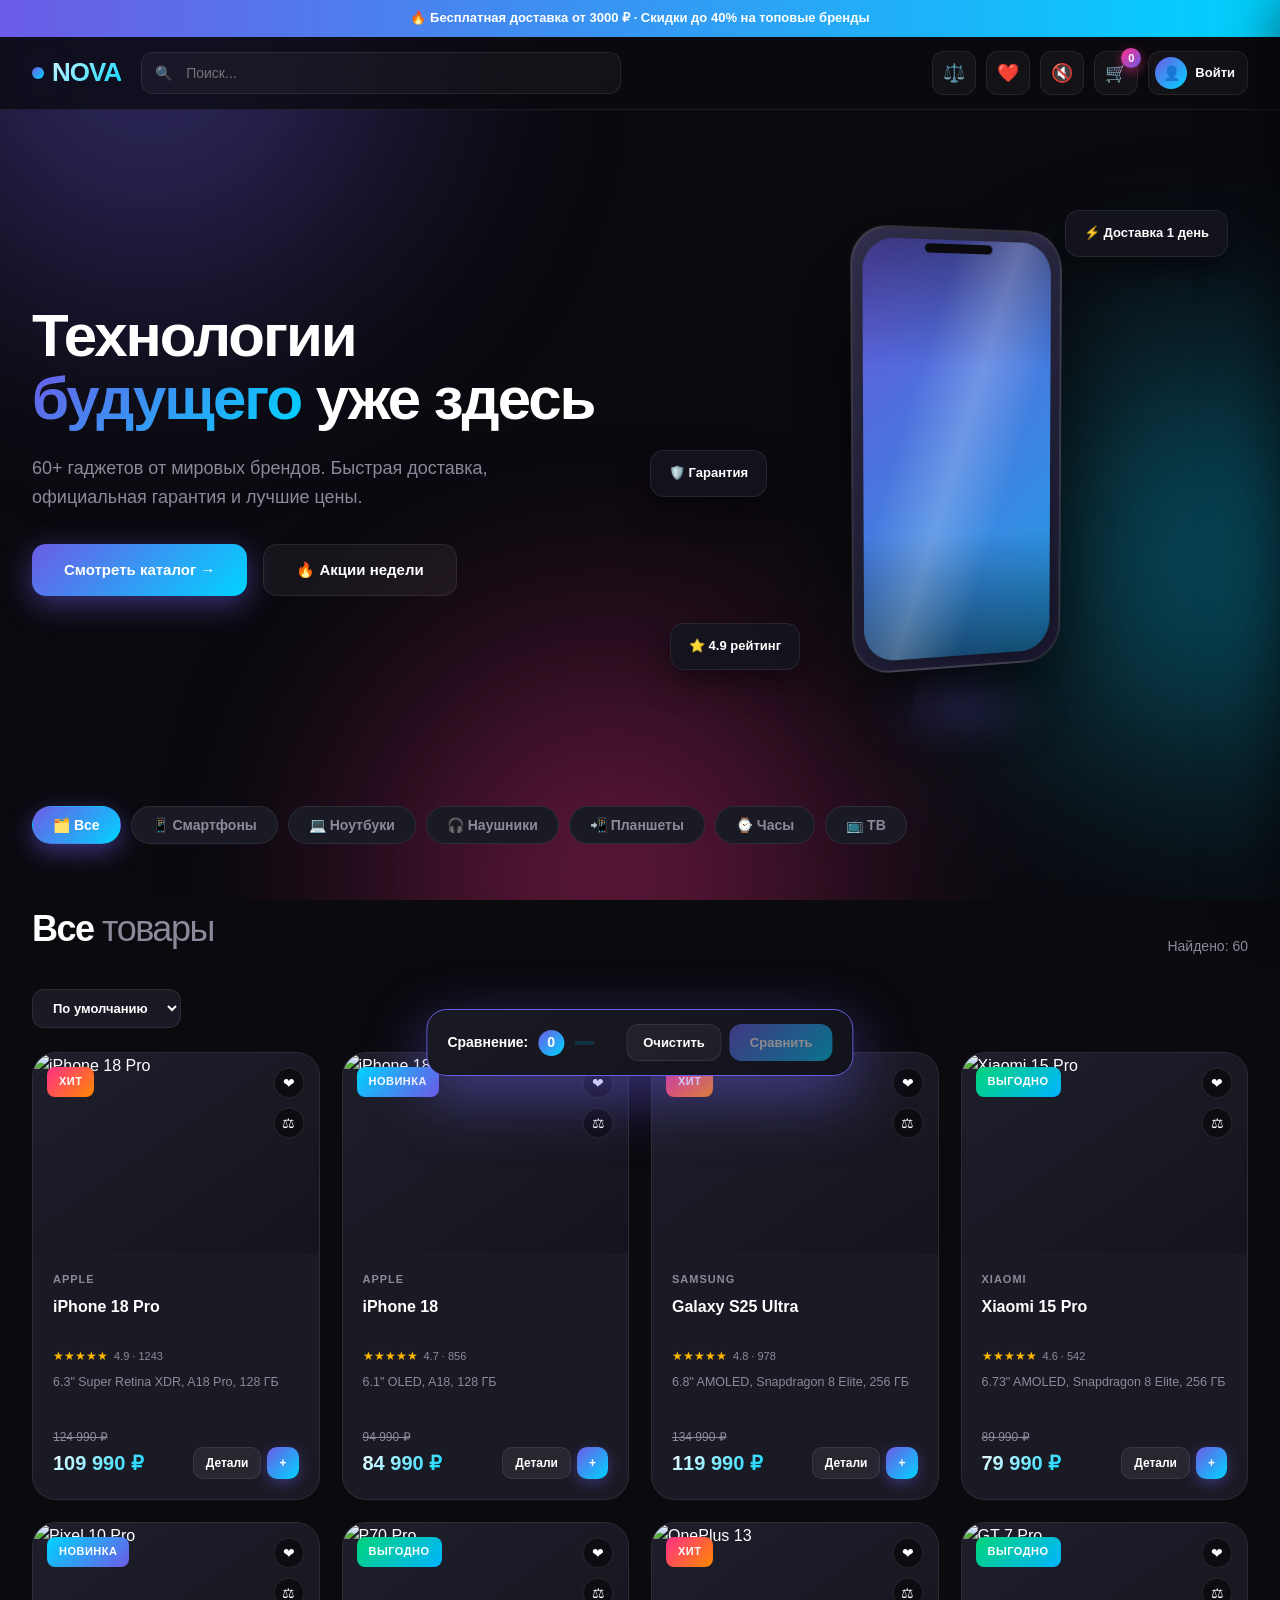
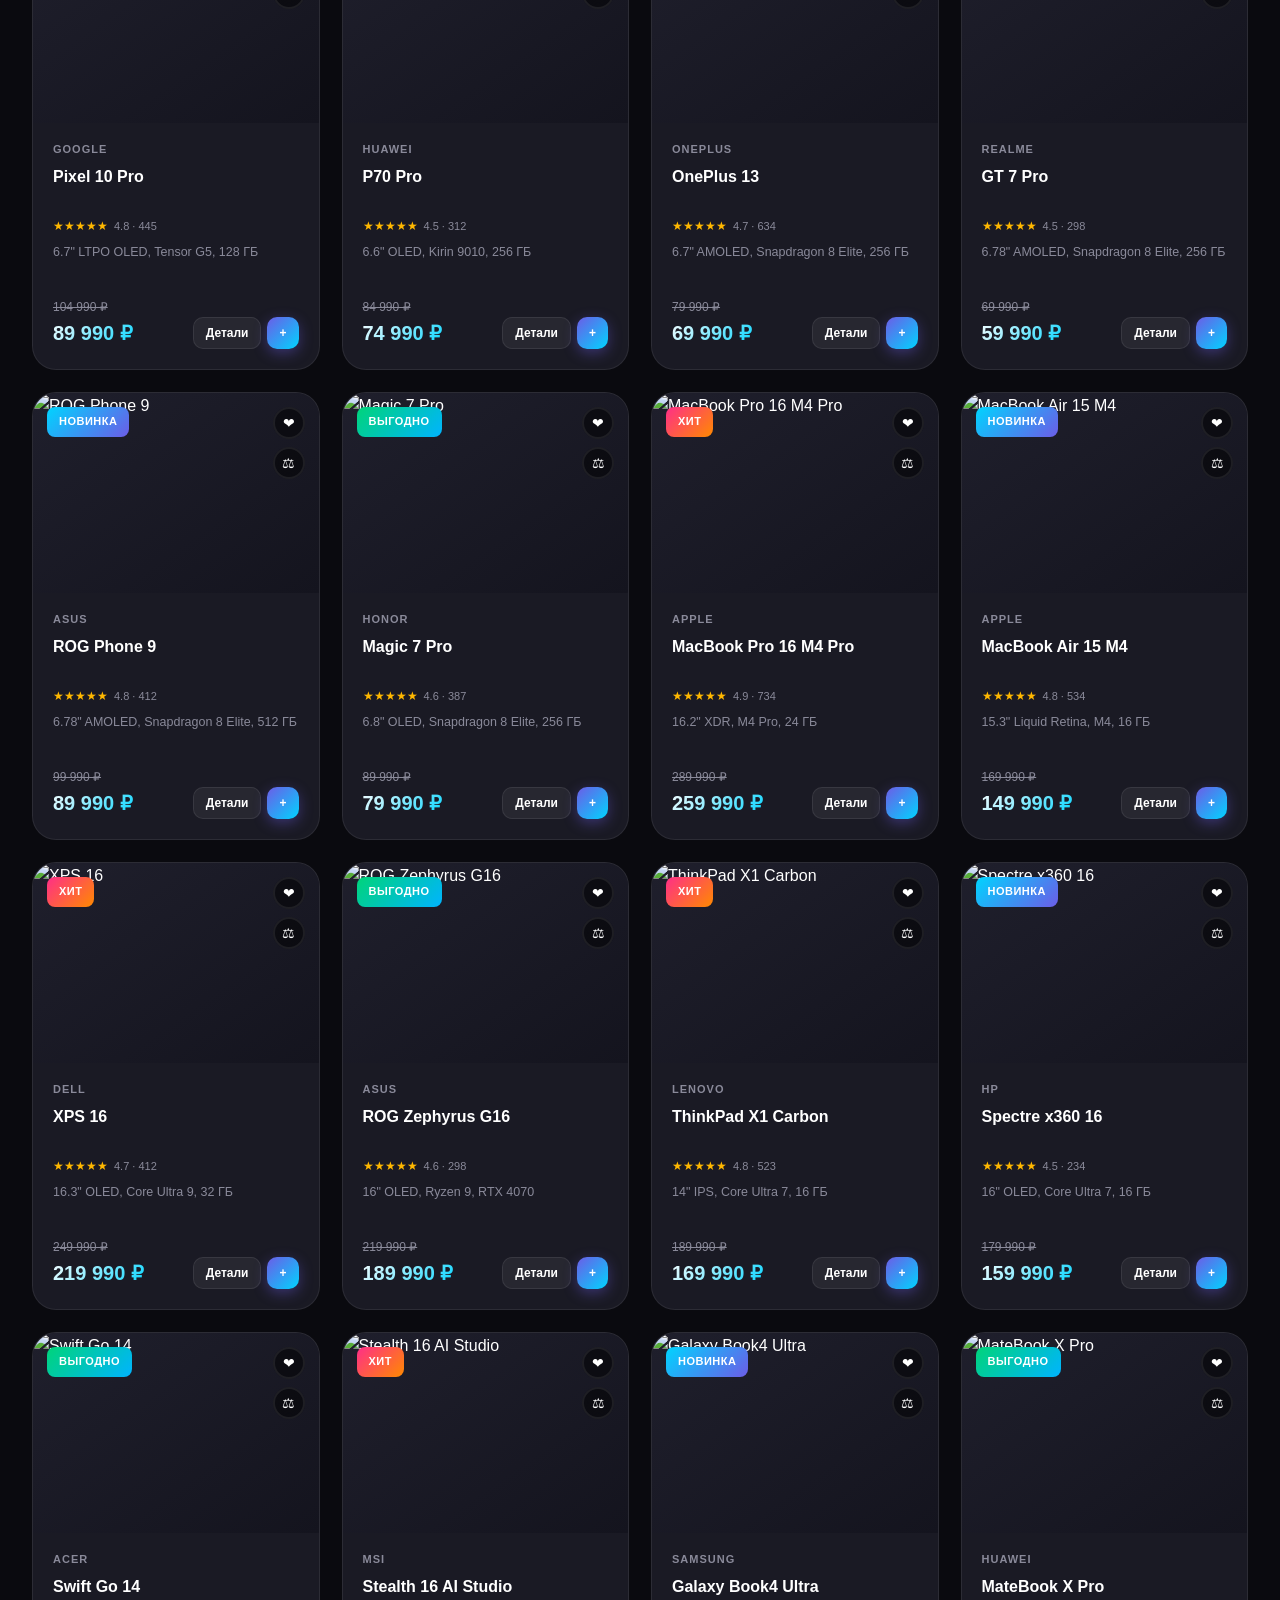
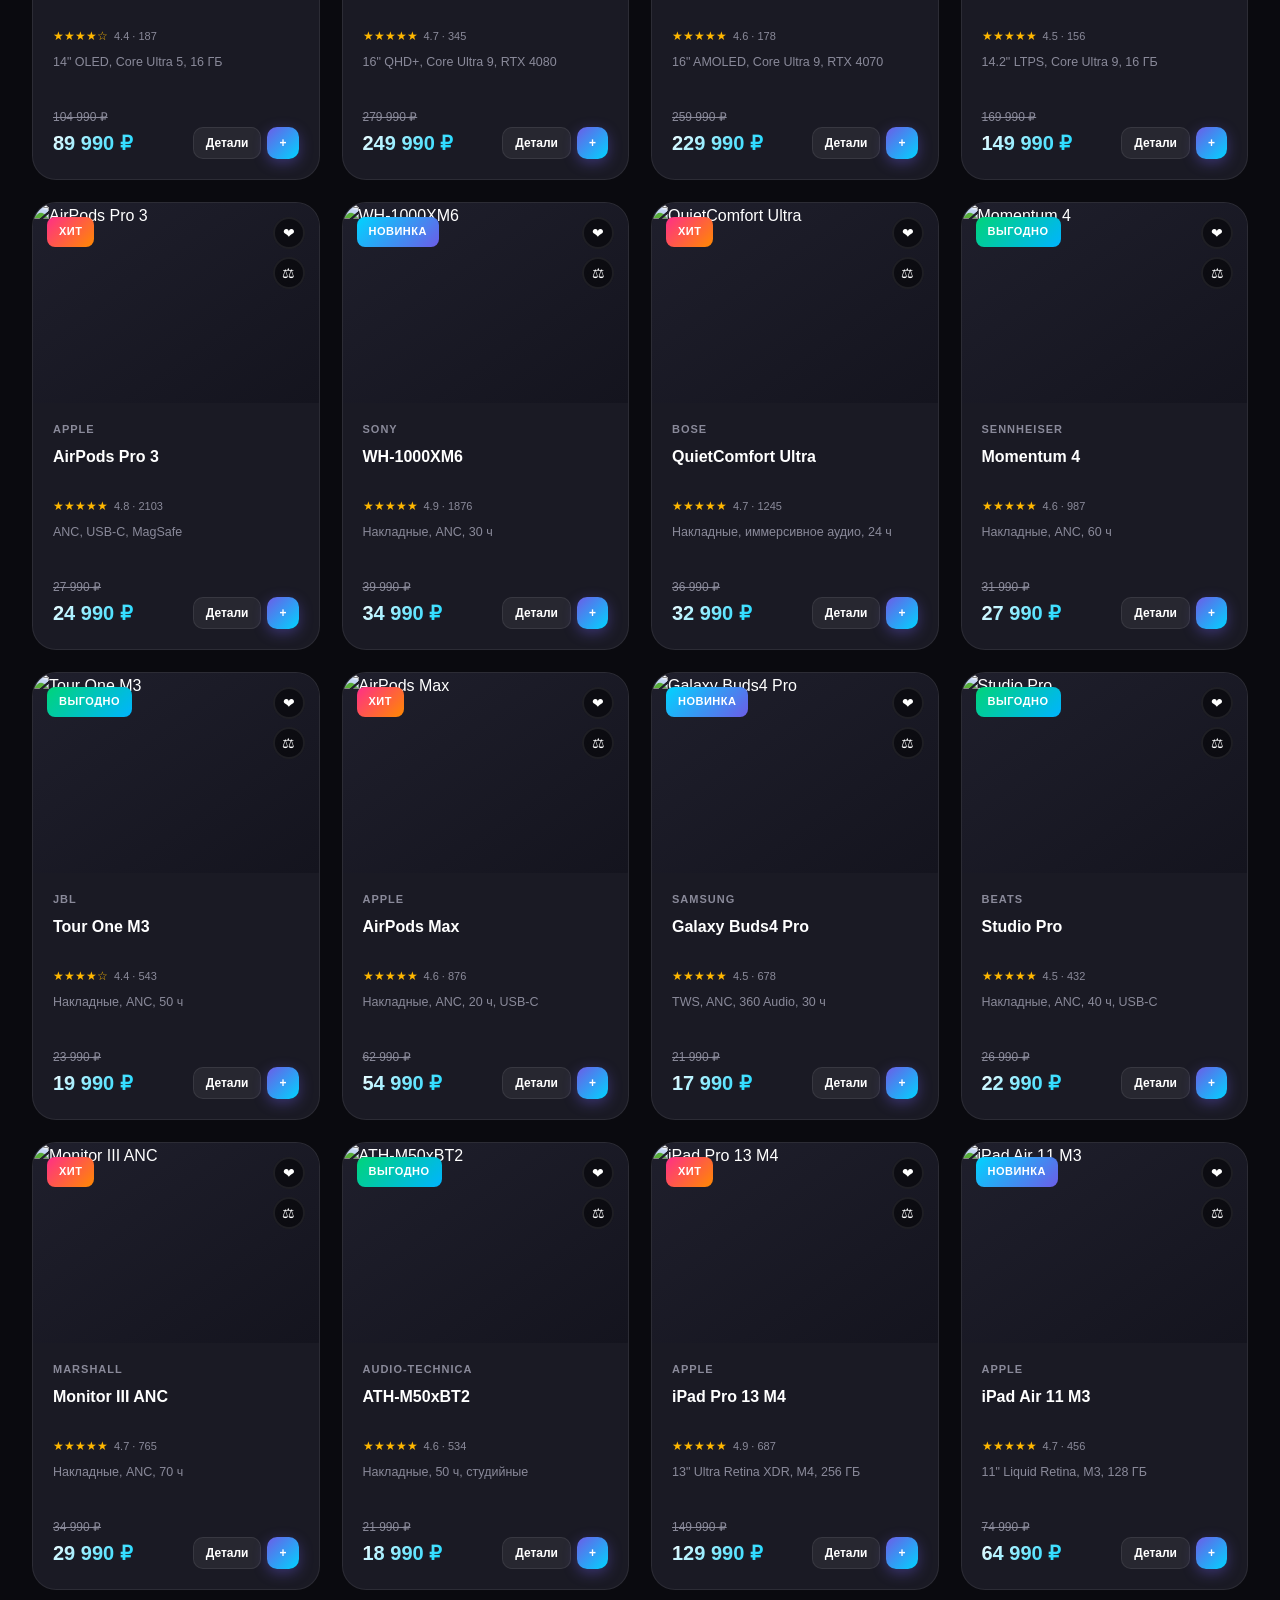
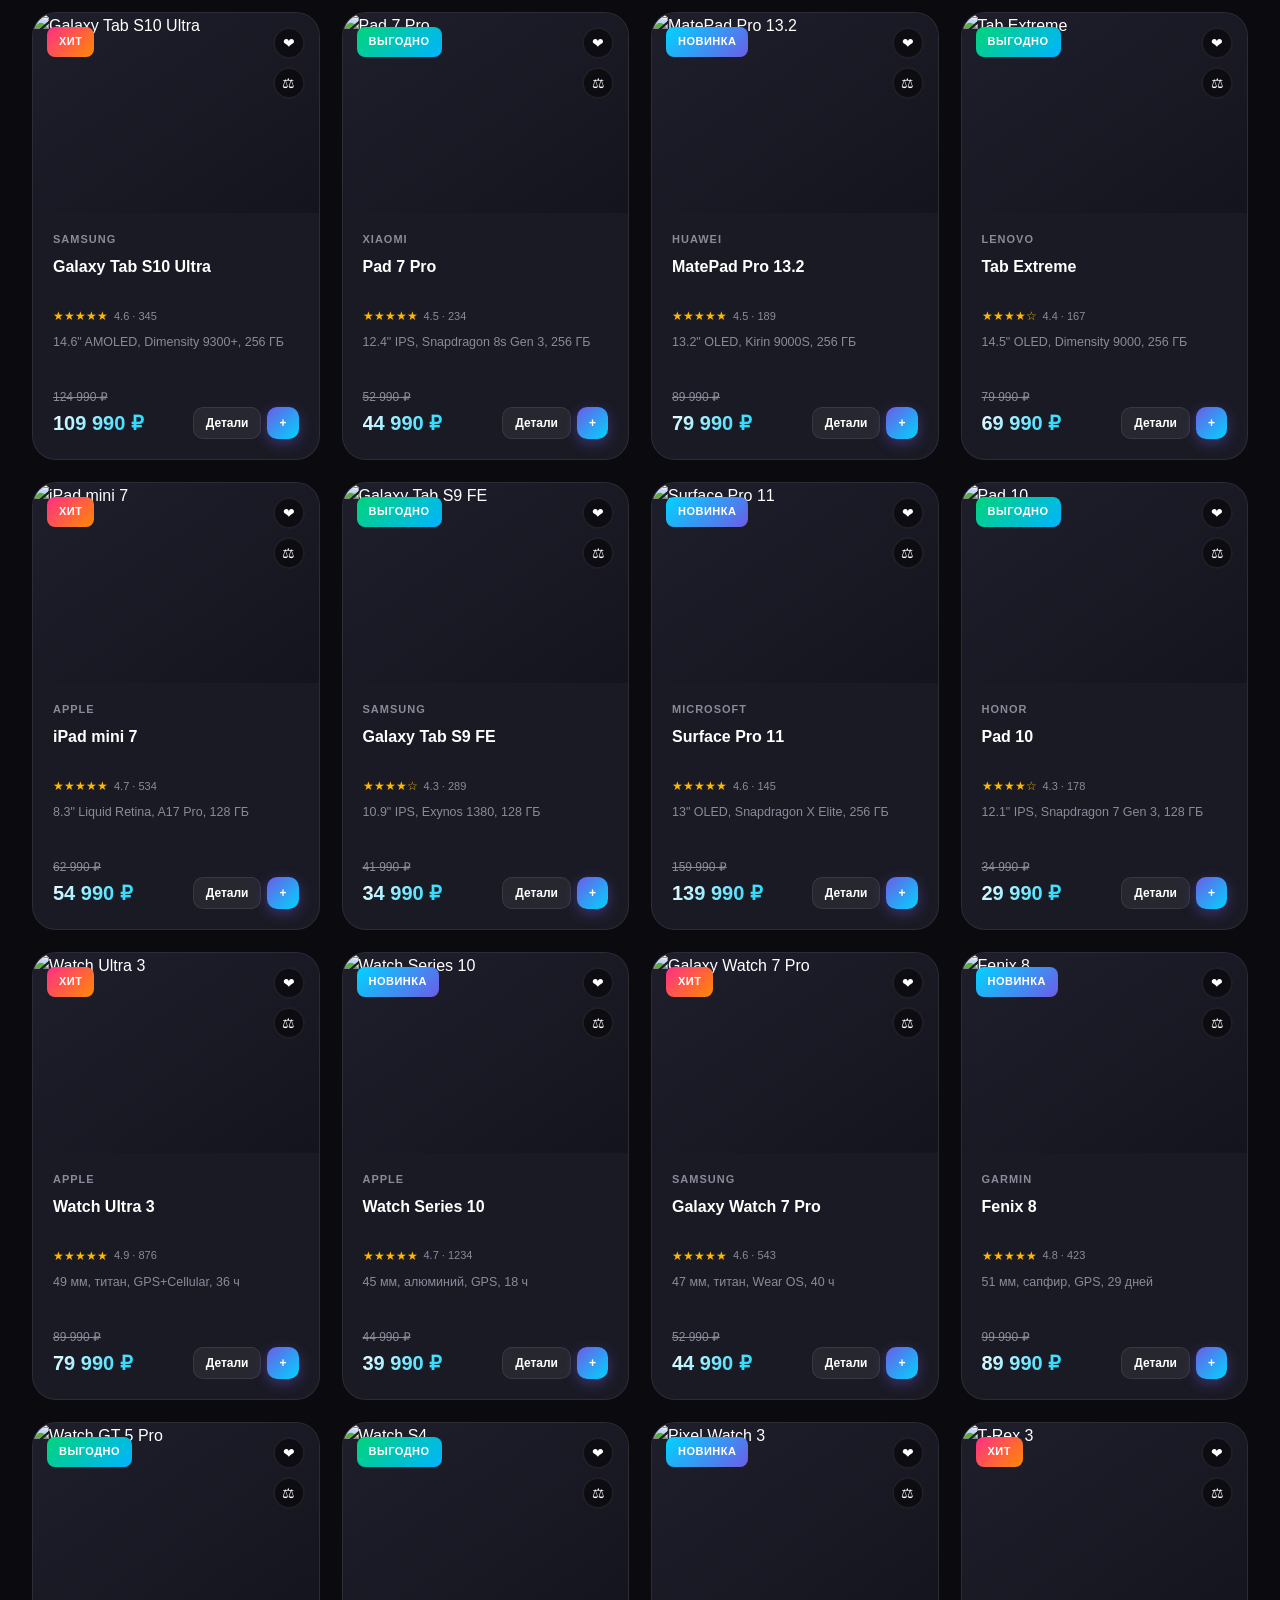
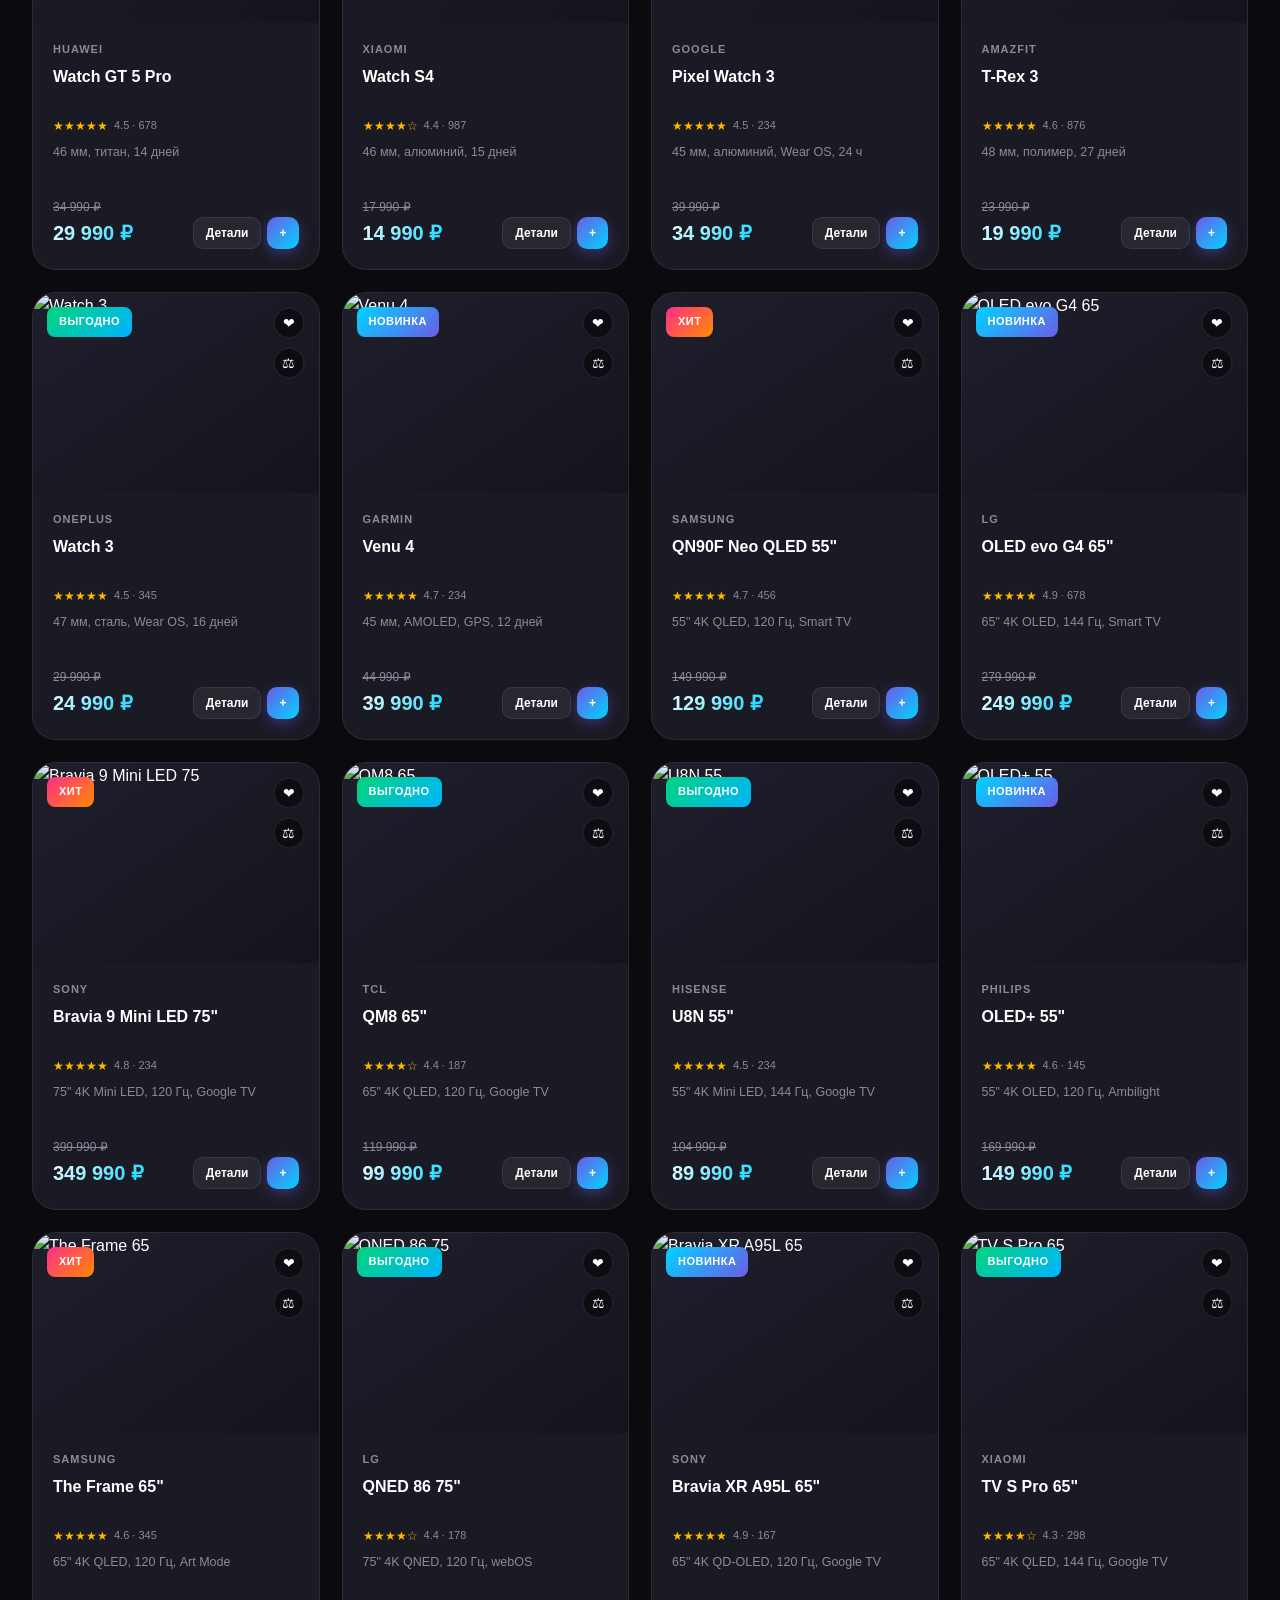
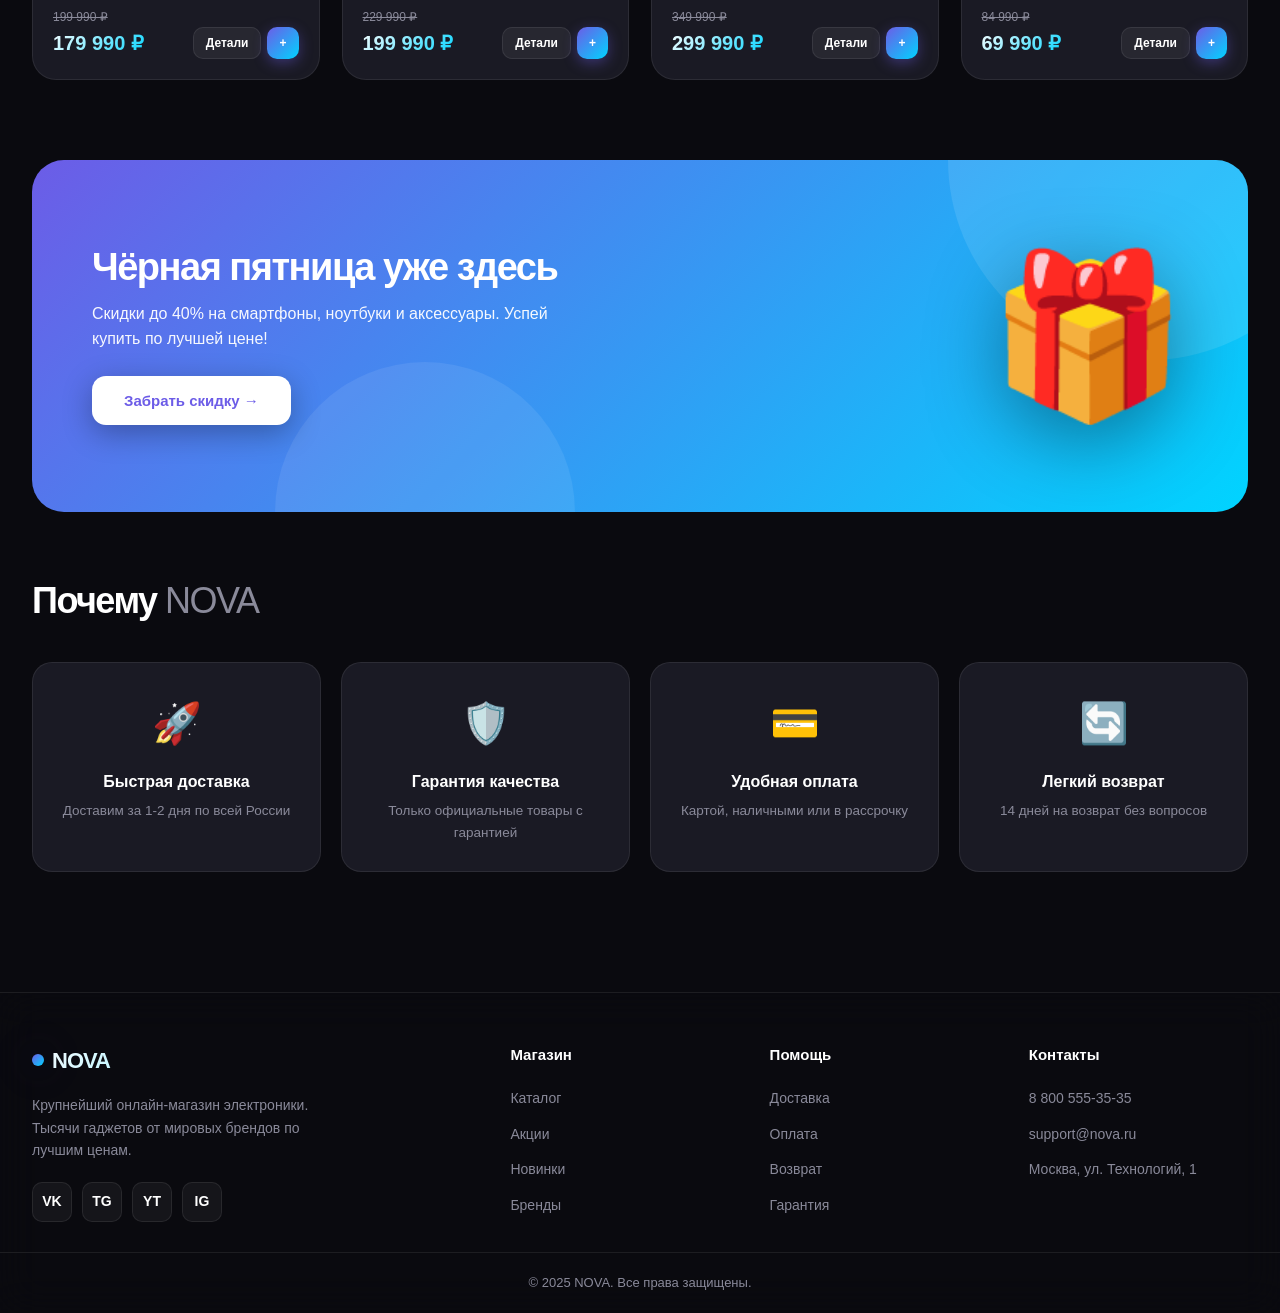
==== Сайт.html @ b3716d15 "Add files via upload" ====
<!DOCTYPE html>
<html lang="ru">
<head>
<meta charset="UTF-8">
<meta name="viewport" content="width=device-width, initial-scale=1.0">
<title>NOVA — Электроника будущего</title>
<style>
* { margin: 0; padding: 0; box-sizing: border-box; }
:root {
  --bg: #0a0a0f; --bg-2: #12121a; --card: #1a1a24; --card-hover: #22222e;
  --accent: #6c5ce7; --accent-2: #00d4ff; --accent-3: #ff2e88;
  --text: #ffffff; --text-dim: #8a8a9a;
  --border: rgba(255,255,255,0.08);
  --glow: 0 0 40px rgba(108,92,231,0.4);
  --success: #4ade80; --danger: #ff4757;
}
html { scroll-behavior: smooth; }
body { font-family: -apple-system, BlinkMacSystemFont, 'Segoe UI', Roboto, sans-serif; background: var(--bg); color: var(--text); overflow-x: hidden; line-height: 1.6; }
.bg-orbs { position: fixed; inset: 0; z-index: -1; overflow: hidden; pointer-events: none; }
.orb { position: absolute; border-radius: 50%; filter: blur(120px); opacity: 0.35; animation: float 20s infinite ease-in-out; }
.orb-1 { width: 500px; height: 500px; background: #6c5ce7; top: -200px; left: -100px; }
.orb-2 { width: 400px; height: 400px; background: #00d4ff; top: 40%; right: -150px; animation-delay: -7s; }
.orb-3 { width: 450px; height: 450px; background: #ff2e88; bottom: -200px; left: 30%; animation-delay: -14s; }
@keyframes float { 0%,100% { transform: translate(0,0) scale(1); } 33% { transform: translate(60px,-80px) scale(1.1); } 66% { transform: translate(-40px,60px) scale(0.95); } }

header { position: sticky; top: 0; z-index: 100; backdrop-filter: blur(20px); background: rgba(10,10,15,0.75); border-bottom: 1px solid var(--border); }
.top-bar { background: linear-gradient(90deg, #6c5ce7, #00d4ff, #ff2e88); background-size: 200% 200%; animation: shine 6s infinite; padding: 8px 0; font-size: 13px; text-align: center; font-weight: 600; }
@keyframes shine { 0%,100% { background-position: 0% 50%; } 50% { background-position: 100% 50%; } }
nav { max-width: 1500px; margin: 0 auto; padding: 14px 32px; display: flex; align-items: center; gap: 20px; }
.logo { font-size: 26px; font-weight: 900; letter-spacing: -1px; background: linear-gradient(135deg, #fff, #00d4ff); -webkit-background-clip: text; -webkit-text-fill-color: transparent; background-clip: text; display: flex; align-items: center; gap: 8px; cursor: pointer; flex-shrink: 0; }
.logo::before { content: ''; width: 12px; height: 12px; border-radius: 50%; background: linear-gradient(135deg, #6c5ce7, #00d4ff); box-shadow: var(--glow); }
.search { flex: 1; max-width: 480px; position: relative; }
.search input { width: 100%; padding: 12px 16px 12px 44px; border-radius: 12px; border: 1px solid var(--border); background: rgba(255,255,255,0.04); color: #fff; font-size: 14px; outline: none; transition: all 0.3s; font-family: inherit; }
.search input:focus { border-color: var(--accent); box-shadow: 0 0 0 4px rgba(108,92,231,0.15); background: rgba(255,255,255,0.06); }
.search::before { content: '🔍'; position: absolute; left: 14px; top: 50%; transform: translateY(-50%); font-size: 14px; opacity: 0.6; z-index: 2; }
.search-suggestions { position: absolute; top: calc(100% + 8px); left: 0; right: 0; background: linear-gradient(145deg, #1a1a24, #12121a); border: 1px solid var(--accent); border-radius: 16px; padding: 8px; box-shadow: 0 20px 60px rgba(0,0,0,0.7); z-index: 200; max-height: 420px; overflow-y: auto; opacity: 0; visibility: hidden; transform: translateY(-8px); transition: all 0.25s; }
.search-suggestions.active { opacity: 1; visibility: visible; transform: translateY(0); }
.search-suggestions::-webkit-scrollbar { width: 6px; }
.search-suggestions::-webkit-scrollbar-thumb { background: var(--accent); border-radius: 3px; }
.suggestion-item { display: flex; align-items: center; gap: 12px; padding: 10px 12px; border-radius: 10px; cursor: pointer; transition: background 0.2s; }
.suggestion-item:hover, .suggestion-item.active { background: rgba(108,92,231,0.15); }
.suggestion-thumb { width: 44px; height: 44px; border-radius: 8px; overflow: hidden; flex-shrink: 0; border: 1px solid var(--border); }
.suggestion-thumb img { width: 100%; height: 100%; object-fit: cover; }
.suggestion-info { flex: 1; min-width: 0; }
.suggestion-name { font-size: 13px; font-weight: 700; white-space: nowrap; overflow: hidden; text-overflow: ellipsis; }
.suggestion-name mark { background: transparent; color: var(--accent-2); font-weight: 900; }
.suggestion-meta { font-size: 11px; color: var(--text-dim); display: flex; gap: 8px; align-items: center; margin-top: 2px; }
.suggestion-cat { background: rgba(108,92,231,0.2); padding: 1px 8px; border-radius: 6px; font-size: 10px; color: var(--accent-2); font-weight: 600; }
.suggestion-price { font-size: 13px; font-weight: 900; background: linear-gradient(135deg, #fff, #00d4ff); -webkit-background-clip: text; -webkit-text-fill-color: transparent; background-clip: text; flex-shrink: 0; }
.suggestion-empty { text-align: center; padding: 20px; color: var(--text-dim); font-size: 13px; }
.nav-actions { display: flex; gap: 10px; align-items: center; margin-left: auto; }
.icon-btn { width: 44px; height: 44px; border-radius: 12px; border: 1px solid var(--border); background: rgba(255,255,255,0.04); color: #fff; cursor: pointer; display: flex; align-items: center; justify-content: center; font-size: 18px; transition: all 0.3s; position: relative; font-family: inherit; }
.icon-btn:hover { background: rgba(108,92,231,0.15); border-color: var(--accent); transform: translateY(-2px); box-shadow: 0 8px 20px rgba(108,92,231,0.3); }
.badge-count { position: absolute; top: -4px; right: -4px; background: linear-gradient(135deg, #ff2e88, #6c5ce7); color: #fff; font-size: 11px; font-weight: 700; min-width: 20px; height: 20px; padding: 0 5px; border-radius: 10px; display: flex; align-items: center; justify-content: center; box-shadow: 0 4px 12px rgba(255,46,136,0.5); }
.user-btn { display: flex; align-items: center; gap: 8px; padding: 6px 12px 6px 6px; height: 44px; border-radius: 12px; border: 1px solid var(--border); background: rgba(255,255,255,0.04); color: #fff; cursor: pointer; transition: all 0.3s; font-family: inherit; font-size: 13px; font-weight: 600; }
.user-btn:hover { background: rgba(108,92,231,0.15); border-color: var(--accent); transform: translateY(-2px); }
.user-avatar { width: 32px; height: 32px; border-radius: 50%; background: linear-gradient(135deg, #6c5ce7, #00d4ff); display: flex; align-items: center; justify-content: center; font-weight: 900; font-size: 14px; flex-shrink: 0; }
.user-name { max-width: 100px; overflow: hidden; text-overflow: ellipsis; white-space: nowrap; }

.hero { max-width: 1500px; margin: 0 auto; padding: 60px 32px 40px; display: grid; grid-template-columns: 1fr 1fr; gap: 60px; align-items: center; }
.hero-content h1 { font-size: 60px; font-weight: 900; line-height: 1.05; letter-spacing: -2px; margin-bottom: 24px; }
.hero-content h1 .gradient { background: linear-gradient(135deg, #6c5ce7, #00d4ff, #ff2e88); -webkit-background-clip: text; -webkit-text-fill-color: transparent; background-clip: text; background-size: 200% 200%; animation: shine 4s infinite; }
.hero-content p { font-size: 18px; color: var(--text-dim); margin-bottom: 32px; max-width: 520px; }
.hero-buttons { display: flex; gap: 16px; flex-wrap: wrap; }
.btn { padding: 16px 32px; border-radius: 14px; border: none; font-size: 15px; font-weight: 600; cursor: pointer; transition: all 0.3s; text-decoration: none; display: inline-flex; align-items: center; gap: 8px; font-family: inherit; }
.btn-primary { background: linear-gradient(135deg, #6c5ce7, #00d4ff); color: #fff; box-shadow: 0 8px 30px rgba(108,92,231,0.5); }
.btn-primary:hover { transform: translateY(-3px); box-shadow: 0 12px 40px rgba(108,92,231,0.7); }
.btn-ghost { background: rgba(255,255,255,0.05); color: #fff; border: 1px solid var(--border); }
.btn-ghost:hover { background: rgba(255,255,255,0.1); transform: translateY(-3px); border-color: var(--accent); }

.hero-visual { position: relative; height: 560px; display: flex; align-items: center; justify-content: center; perspective: 1200px; user-select: none; }
.phone-3d-wrap { position: relative; width: 220px; height: 440px; transform-style: preserve-3d; cursor: grab; }
.phone-3d-wrap:active { cursor: grabbing; }
.phone-3d-wrap.dragging { cursor: move; }
.phone-3d { position: absolute; inset: 0; transform-style: preserve-3d; border-radius: 38px; background: linear-gradient(145deg, #2a2a3a, #0f0f18); border: 2px solid rgba(255,255,255,0.12); box-shadow: 0 40px 100px rgba(0,0,0,0.7), inset 0 0 40px rgba(108,92,231,0.2); overflow: hidden; }
.phone-3d::before { content: ''; position: absolute; top: 14px; left: 50%; transform: translateX(-50%); width: 70px; height: 9px; background: #0a0a0f; border-radius: 9px; z-index: 5; }
.phone-screen-3d { position: absolute; inset: 10px; border-radius: 32px; background: linear-gradient(135deg, #6c5ce7 0%, #00d4ff 50%, #ff2e88 100%); opacity: 0.92; background-size: 300% 300%; animation: screenShine 5s infinite; z-index: 1; }
.phone-screen-3d::after { content: ''; position: absolute; inset: 0; background: linear-gradient(180deg, rgba(0,0,0,0.4) 0%, transparent 30%, transparent 70%, rgba(0,0,0,0.5) 100%); border-radius: 32px; }
@keyframes screenShine { 0%,100% { background-position: 0% 0%; } 50% { background-position: 100% 100%; } }
.phone-glare { position: absolute; inset: 10px; border-radius: 32px; background: linear-gradient(120deg, transparent 30%, rgba(255,255,255,0.25) 50%, transparent 70%); z-index: 3; pointer-events: none; }
.phone-reflection { position: absolute; left: 50%; bottom: -60px; transform: translateX(-50%); width: 180px; height: 40px; background: radial-gradient(ellipse, rgba(108,92,231,0.5), transparent 70%); filter: blur(20px); z-index: -1; }
.float-badge { position: absolute; background: rgba(20,20,30,0.9); backdrop-filter: blur(20px); border: 1px solid var(--border); padding: 12px 18px; border-radius: 14px; font-size: 13px; font-weight: 600; display: flex; align-items: center; gap: 8px; box-shadow: 0 10px 30px rgba(0,0,0,0.5); animation: badgeFloat 5s infinite ease-in-out; z-index: 5; }
.float-badge.b1 { top: 40px; right: 20px; }
.float-badge.b2 { bottom: 60px; left: 0; animation-delay: -2.5s; }
.float-badge.b3 { top: 50%; left: -20px; animation-delay: -1.5s; }
@keyframes badgeFloat { 0%,100% { transform: translateY(0); } 50% { transform: translateY(-12px); } }

.cat-nav-wrap { max-width: 1500px; margin: 20px auto 0; padding: 0 32px; }
.cat-nav { display: flex; gap: 10px; flex-wrap: wrap; padding: 16px 0; }
.cat-btn { padding: 10px 20px; border-radius: 40px; border: 1px solid var(--border); background: var(--card); color: var(--text-dim); font-size: 14px; font-weight: 600; cursor: pointer; transition: all 0.3s; display: flex; align-items: center; gap: 8px; font-family: inherit; white-space: nowrap; }
.cat-btn:hover { border-color: var(--accent); color: #fff; transform: translateY(-2px); box-shadow: 0 6px 20px rgba(108,92,231,0.25); }
.cat-btn.active { background: linear-gradient(135deg, #6c5ce7, #00d4ff); border-color: transparent; color: #fff; box-shadow: 0 8px 24px rgba(108,92,231,0.5); }

section.block { max-width: 1500px; margin: 0 auto; padding: 40px 32px 60px; }
.section-head { display: flex; justify-content: space-between; align-items: flex-end; margin-bottom: 32px; flex-wrap: wrap; gap: 16px; }
.section-head h2 { font-size: 36px; font-weight: 900; letter-spacing: -1.5px; }
.section-head h2 span { color: var(--text-dim); font-weight: 300; }
.catalog-controls { display: flex; gap: 12px; align-items: center; flex-wrap: wrap; margin-bottom: 24px; }
.sort-select { padding: 10px 16px; border-radius: 12px; border: 1px solid var(--border); background: var(--card); color: #fff; font-family: inherit; font-size: 13px; font-weight: 600; cursor: pointer; outline: none; }
.sort-select:focus { border-color: var(--accent); }
.sort-select option { background: #1a1a24; color: #fff; }

.products-grid { display: grid; grid-template-columns: repeat(auto-fill, minmax(260px, 1fr)); gap: 22px; }
.product { background: var(--card); border: 1px solid var(--border); border-radius: 24px; overflow: hidden; transition: all 0.4s cubic-bezier(0.4,0,0.2,1); cursor: pointer; position: relative; display: flex; flex-direction: column; }
.product:hover { transform: translateY(-8px); border-color: var(--accent); box-shadow: 0 20px 60px rgba(108,92,231,0.3); }
.product.selected { border-color: var(--accent-2); box-shadow: 0 0 0 2px var(--accent-2), 0 20px 60px rgba(0,212,255,0.3); }
.product-img { height: 200px; background: linear-gradient(145deg, #1f1f2c, #14141e); display: flex; align-items: center; justify-content: center; position: relative; overflow: hidden; }
.product-img::before { content: ''; position: absolute; inset: 0; background: radial-gradient(circle at 50% 40%, rgba(108,92,231,0.25), transparent 60%); opacity: 0; transition: opacity 0.4s; }
.product:hover .product-img::before { opacity: 1; }
.product-img img { width: 100%; height: 100%; object-fit: cover; transition: transform 0.4s; position: relative; z-index: 1; }
.product:hover .product-img img { transform: scale(1.1); }
.product-tag { position: absolute; top: 14px; left: 14px; padding: 6px 12px; border-radius: 8px; font-size: 11px; font-weight: 700; text-transform: uppercase; letter-spacing: 0.5px; z-index: 2; color: #fff; }
.tag-hit { background: linear-gradient(135deg, #ff2e88, #ff8a00); }
.tag-new { background: linear-gradient(135deg, #00d4ff, #6c5ce7); }
.tag-sale { background: linear-gradient(135deg, #00d47a, #00b4ff); }
.card-btns { position: absolute; top: 14px; right: 14px; display: flex; flex-direction: column; gap: 8px; z-index: 3; }
.round-btn { width: 32px; height: 32px; border-radius: 50%; background: rgba(0,0,0,0.5); backdrop-filter: blur(10px); border: 2px solid var(--border); display: flex; align-items: center; justify-content: center; cursor: pointer; transition: all 0.25s; font-size: 14px; color: #fff; padding: 0; font-family: inherit; }
.round-btn:hover { border-color: var(--accent-2); transform: scale(1.1); }
.round-btn.checked { background: linear-gradient(135deg, #00d4ff, #6c5ce7); border-color: transparent; box-shadow: 0 4px 14px rgba(0,212,255,0.5); }
.round-btn.wished { background: linear-gradient(135deg, #ff2e88, #ff4757); border-color: transparent; box-shadow: 0 4px 14px rgba(255,46,136,0.5); }
.product-info { padding: 18px 20px 20px; display: flex; flex-direction: column; gap: 8px; flex: 1; }
.product-brand { font-size: 11px; color: var(--text-dim); text-transform: uppercase; letter-spacing: 1px; font-weight: 700; }
.product-name { font-size: 16px; font-weight: 700; line-height: 1.3; min-height: 42px; }
.product-rating { display: flex; align-items: center; gap: 6px; font-size: 12px; color: #ffb800; }
.product-rating .rating-count { color: var(--text-dim); font-size: 11px; }
.product-desc { font-size: 12.5px; color: var(--text-dim); line-height: 1.4; min-height: 34px; }
.product-bottom { display: flex; justify-content: space-between; align-items: flex-end; margin-top: auto; padding-top: 12px; gap: 10px; }
.price-block { display: flex; flex-direction: column; }
.old-price { font-size: 12px; color: var(--text-dim); text-decoration: line-through; }
.price { font-size: 20px; font-weight: 900; background: linear-gradient(135deg, #fff, #00d4ff); -webkit-background-clip: text; -webkit-text-fill-color: transparent; background-clip: text; }
.product-actions { display: flex; gap: 6px; }
.btn-mini { border: none; border-radius: 10px; padding: 8px 12px; font-size: 12px; font-weight: 700; cursor: pointer; transition: all 0.25s; font-family: inherit; white-space: nowrap; }
.btn-detail { background: rgba(255,255,255,0.06); color: #fff; border: 1px solid var(--border); }
.btn-detail:hover { background: rgba(255,255,255,0.12); border-color: var(--accent-2); }
.btn-add { background: linear-gradient(135deg, #6c5ce7, #00d4ff); color: #fff; box-shadow: 0 4px 14px rgba(108,92,231,0.4); }
.btn-add:hover { transform: scale(1.05); box-shadow: 0 6px 20px rgba(108,92,231,0.7); }

.banner { max-width: 1500px; margin: 20px auto; padding: 0 32px; }
.banner-inner { background: linear-gradient(135deg, #6c5ce7 0%, #00d4ff 100%); border-radius: 32px; padding: 48px 60px; display: flex; justify-content: space-between; align-items: center; position: relative; overflow: hidden; gap: 40px; flex-wrap: wrap; }
.banner-inner::before { content: ''; position: absolute; width: 400px; height: 400px; border-radius: 50%; background: rgba(255,255,255,0.1); top: -200px; right: -100px; }
.banner-inner::after { content: ''; position: absolute; width: 300px; height: 300px; border-radius: 50%; background: rgba(255,255,255,0.08); bottom: -150px; left: 20%; }
.banner-text { position: relative; z-index: 1; max-width: 500px; }
.banner-text h3 { font-size: 38px; font-weight: 900; letter-spacing: -1.5px; margin-bottom: 12px; line-height: 1.1; }
.banner-text p { font-size: 16px; opacity: 0.95; margin-bottom: 24px; }
.banner-text .btn-primary { background: #fff; color: #6c5ce7; box-shadow: 0 8px 30px rgba(0,0,0,0.3); }
.banner-emoji { font-size: 160px; position: relative; z-index: 1; filter: drop-shadow(0 20px 40px rgba(0,0,0,0.4)); animation: badgeFloat 5s infinite ease-in-out; }

.modal-overlay { position: fixed; inset: 0; background: rgba(5,5,10,0.85); backdrop-filter: blur(12px); z-index: 500; display: flex; align-items: center; justify-content: center; padding: 20px; opacity: 0; visibility: hidden; transition: opacity 0.3s, visibility 0.3s; }
.modal-overlay.active { opacity: 1; visibility: visible; }
.modal { background: linear-gradient(145deg, #1a1a24, #12121a); border: 1px solid var(--border); border-radius: 28px; max-width: 950px; width: 100%; max-height: 90vh; overflow-y: auto; padding: 36px; position: relative; transform: scale(0.92) translateY(20px); transition: transform 0.35s cubic-bezier(0.4,0,0.2,1); box-shadow: 0 40px 100px rgba(0,0,0,0.7); }
.modal-overlay.active .modal { transform: scale(1) translateY(0); }
.modal-close { position: absolute; top: 18px; right: 18px; width: 42px; height: 42px; border-radius: 12px; border: 1px solid var(--border); background: rgba(255,255,255,0.05); color: #fff; font-size: 20px; cursor: pointer; display: flex; align-items: center; justify-content: center; transition: all 0.25s; z-index: 10; }
.modal-close:hover { background: rgba(255,46,136,0.2); border-color: var(--accent-3); transform: rotate(90deg); }
.modal-grid { display: grid; grid-template-columns: 260px 1fr; gap: 32px; }
.modal-left { display: flex; flex-direction: column; align-items: center; gap: 16px; }
.modal-img { width: 100%; height: 260px; border-radius: 20px; overflow: hidden; border: 1px solid var(--border); background: linear-gradient(145deg, #1f1f2c, #14141e); }
.modal-img img { width: 100%; height: 100%; object-fit: cover; }
.modal-tag { padding: 6px 14px; border-radius: 8px; font-size: 11px; font-weight: 700; text-transform: uppercase; letter-spacing: 0.5px; color: #fff; }
.modal-right { display: flex; flex-direction: column; }
.modal-title { font-size: 28px; font-weight: 900; letter-spacing: -0.5px; margin-bottom: 8px; line-height: 1.15; }
.modal-desc { color: var(--text-dim); font-size: 15px; margin-bottom: 16px; }
.modal-price-row { display: flex; align-items: baseline; gap: 14px; margin-bottom: 20px; flex-wrap: wrap; }
.modal-price { font-size: 32px; font-weight: 900; background: linear-gradient(135deg, #fff, #00d4ff); -webkit-background-clip: text; -webkit-text-fill-color: transparent; background-clip: text; }
.modal-price-old { font-size: 16px; color: var(--text-dim); text-decoration: line-through; }
.specs-title { font-size: 13px; font-weight: 700; color: var(--text-dim); text-transform: uppercase; letter-spacing: 1.5px; margin-bottom: 12px; }
.specs-table { width: 100%; border-collapse: collapse; margin-bottom: 24px; background: rgba(255,255,255,0.02); border-radius: 14px; overflow: hidden; }
.specs-table tr { border-bottom: 1px solid var(--border); }
.specs-table tr:last-child { border-bottom: none; }
.specs-table td { padding: 12px 16px; font-size: 13.5px; vertical-align: top; }
.specs-table td:first-child { color: var(--text-dim); font-weight: 600; width: 42%; }
.specs-table td:last-child { color: #fff; font-weight: 500; }
.modal-actions { display: flex; gap: 12px; flex-wrap: wrap; margin-top: auto; }
.btn-modal-add, .btn-modal-buy { border: none; border-radius: 14px; padding: 16px 28px; font-size: 15px; font-weight: 700; cursor: pointer; transition: all 0.3s; font-family: inherit; flex: 1; min-width: 180px; }
.btn-modal-add { background: linear-gradient(135deg, #6c5ce7, #00d4ff); color: #fff; box-shadow: 0 8px 30px rgba(108,92,231,0.5); }
.btn-modal-add:hover { transform: translateY(-3px); }
.btn-modal-buy { background: rgba(255,255,255,0.06); color: #fff; border: 1px solid var(--border); }
.btn-modal-buy:hover { background: rgba(255,46,136,0.15); border-color: var(--accent-3); transform: translateY(-3px); }

.cart-overlay { position: fixed; inset: 0; background: rgba(5,5,10,0.7); backdrop-filter: blur(8px); z-index: 400; opacity: 0; visibility: hidden; transition: opacity 0.3s, visibility 0.3s; }
.cart-overlay.active { opacity: 1; visibility: visible; }
.cart-panel { position: fixed; top: 0; right: -440px; width: 420px; max-width: 95vw; height: 100%; background: linear-gradient(145deg, #1a1a24, #12121a); border-left: 1px solid var(--border); z-index: 450; display: flex; flex-direction: column; padding: 24px; transition: right 0.4s cubic-bezier(0.4,0,0.2,1); box-shadow: -20px 0 60px rgba(0,0,0,0.6); }
.cart-panel.active { right: 0; }
.cart-header { display: flex; align-items: center; justify-content: space-between; padding-bottom: 18px; border-bottom: 1px solid var(--border); margin-bottom: 18px; }
.cart-header h2 { font-size: 22px; font-weight: 900; letter-spacing: -0.5px; }
.cart-close { width: 38px; height: 38px; border-radius: 10px; border: 1px solid var(--border); background: rgba(255,255,255,0.05); color: #fff; font-size: 18px; cursor: pointer; transition: all 0.25s; }
.cart-close:hover { background: rgba(255,46,136,0.2); border-color: var(--accent-3); }
.cart-items { flex: 1; overflow-y: auto; display: flex; flex-direction: column; gap: 12px; padding-right: 4px; }
.cart-items::-webkit-scrollbar { width: 6px; }
.cart-items::-webkit-scrollbar-thumb { background: var(--accent); border-radius: 3px; }
.cart-item { display: flex; gap: 12px; align-items: center; background: rgba(255,255,255,0.03); border: 1px solid var(--border); border-radius: 16px; padding: 12px; }
.cart-item:hover { border-color: var(--accent); background: rgba(108,92,231,0.08); }
.cart-item-thumb { width: 52px; height: 52px; border-radius: 12px; overflow: hidden; flex-shrink: 0; border: 1px solid var(--border); }
.cart-item-thumb img { width: 100%; height: 100%; object-fit: cover; }
.cart-item-info { flex: 1; min-width: 0; }
.cart-item-title { font-weight: 700; font-size: 13.5px; white-space: nowrap; overflow: hidden; text-overflow: ellipsis; }
.cart-item-price { font-size: 13px; background: linear-gradient(135deg, #fff, #00d4ff); -webkit-background-clip: text; -webkit-text-fill-color: transparent; background-clip: text; font-weight: 700; }
.cart-item-actions { display: flex; align-items: center; gap: 5px; flex-shrink: 0; }
.qty-btn { width: 26px; height: 26px; border-radius: 8px; border: 1px solid var(--border); background: rgba(255,255,255,0.05); color: #fff; font-size: 14px; font-weight: 700; cursor: pointer; display: flex; align-items: center; justify-content: center; font-family: inherit; }
.qty-btn:hover { background: var(--accent); border-color: var(--accent); }
.cart-item-qty { font-weight: 700; font-size: 13px; min-width: 18px; text-align: center; }
.cart-item-remove { background: none; border: none; font-size: 16px; cursor: pointer; color: var(--text-dim); padding: 4px 6px; border-radius: 6px; }
.cart-item-remove:hover { color: #ff2e88; background: rgba(255,46,136,0.15); }
.cart-empty { text-align: center; color: var(--text-dim); padding: 60px 20px; font-size: 14px; }
.cart-empty-icon { font-size: 60px; display: block; margin-bottom: 12px; opacity: 0.5; }
.cart-footer { border-top: 1px solid var(--border); padding-top: 18px; margin-top: 12px; }
.cart-total { display: flex; justify-content: space-between; font-size: 18px; font-weight: 700; margin-bottom: 16px; }
.cart-total span:last-child { background: linear-gradient(135deg, #fff, #00d4ff); -webkit-background-clip: text; -webkit-text-fill-color: transparent; background-clip: text; font-size: 24px; font-weight: 900; }
.btn-checkout { width: 100%; background: linear-gradient(135deg, #6c5ce7, #00d4ff); color: #fff; border: none; border-radius: 14px; padding: 16px; font-size: 15px; font-weight: 700; cursor: pointer; font-family: inherit; box-shadow: 0 8px 30px rgba(108,92,231,0.5); }
.btn-checkout:hover { transform: translateY(-3px); }

.checkout-overlay { position: fixed; inset: 0; background: rgba(5,5,10,0.9); backdrop-filter: blur(16px); z-index: 600; display: flex; align-items: center; justify-content: center; padding: 20px; opacity: 0; visibility: hidden; transition: opacity 0.3s, visibility 0.3s; }
.checkout-overlay.active { opacity: 1; visibility: visible; }
.checkout-modal { background: linear-gradient(145deg, #1a1a24, #12121a); border: 1px solid var(--border); border-radius: 28px; max-width: 560px; width: 100%; max-height: 90vh; overflow-y: auto; padding: 32px; position: relative; transform: scale(0.92) translateY(20px); transition: transform 0.35s; }
.checkout-overlay.active .checkout-modal { transform: scale(1) translateY(0); }
.checkout-header { display: flex; align-items: center; justify-content: space-between; margin-bottom: 24px; }
.checkout-header h2 { font-size: 26px; font-weight: 900; }
.checkout-close { width: 38px; height: 38px; border-radius: 10px; border: 1px solid var(--border); background: rgba(255,255,255,0.05); color: #fff; font-size: 18px; cursor: pointer; }
.checkout-form { display: flex; flex-direction: column; gap: 16px; }
.form-row { display: grid; grid-template-columns: 1fr 1fr; gap: 12px; }
.form-group { display: flex; flex-direction: column; gap: 6px; }
.form-group label { font-size: 12px; font-weight: 700; color: var(--text-dim); text-transform: uppercase; letter-spacing: 1px; }
.form-group input, .form-group select, .form-group textarea { padding: 12px 14px; border-radius: 12px; border: 1px solid var(--border); background: rgba(255,255,255,0.04); color: #fff; font-size: 14px; outline: none; font-family: inherit; width: 100%; resize: vertical; }
.form-group input:focus, .form-group select:focus, .form-group textarea:focus { border-color: var(--accent); box-shadow: 0 0 0 4px rgba(108,92,231,0.15); }
.form-group input.error { border-color: #ff2e88; }
.form-group select option { background: #1a1a24; color: #fff; }
.checkout-summary { background: rgba(108,92,231,0.08); border: 1px solid rgba(108,92,231,0.25); border-radius: 16px; padding: 16px; }
.checkout-summary-row { display: flex; justify-content: space-between; font-size: 14px; margin-bottom: 8px; }
.checkout-summary-row:last-child { margin-bottom: 0; font-size: 18px; font-weight: 900; padding-top: 10px; border-top: 1px solid rgba(108,92,231,0.25); }
.checkout-summary-row:last-child span:last-child { background: linear-gradient(135deg, #fff, #00d4ff); -webkit-background-clip: text; -webkit-text-fill-color: transparent; background-clip: text; }
.btn-submit-order { width: 100%; background: linear-gradient(135deg, #6c5ce7, #00d4ff); color: #fff; border: none; border-radius: 14px; padding: 18px; font-size: 16px; font-weight: 700; cursor: pointer; font-family: inherit; box-shadow: 0 8px 30px rgba(108,92,231,0.5); }
.btn-submit-order:hover { transform: translateY(-3px); }
.checkout-success { text-align: center; padding: 40px 20px; }
.checkout-success-icon { font-size: 80px; margin-bottom: 20px; display: block; animation: badgeFloat 3s infinite ease-in-out; }
.checkout-success h3 { font-size: 24px; font-weight: 900; margin-bottom: 12px; background: linear-gradient(135deg, #fff, #00d4ff); -webkit-background-clip: text; -webkit-text-fill-color: transparent; background-clip: text; }
.checkout-success p { color: var(--text-dim); font-size: 15px; margin-bottom: 8px; }
.checkout-order-num { font-size: 22px; font-weight: 900; color: var(--accent-2); letter-spacing: 2px; margin: 16px 0; font-family: monospace; }

.auth-modal { max-width: 440px; }
.auth-tabs { display: flex; gap: 4px; background: rgba(255,255,255,0.04); border-radius: 14px; padding: 4px; margin-bottom: 24px; }
.auth-tab { flex: 1; padding: 12px; border-radius: 10px; border: none; background: transparent; color: var(--text-dim); font-size: 14px; font-weight: 700; cursor: pointer; transition: all 0.25s; font-family: inherit; }
.auth-tab.active { background: linear-gradient(135deg, #6c5ce7, #00d4ff); color: #fff; box-shadow: 0 4px 14px rgba(108,92,231,0.4); }
.auth-form { display: flex; flex-direction: column; gap: 14px; }
.auth-title { font-size: 24px; font-weight: 900; margin-bottom: 20px; text-align: center; }
.auth-error { background: rgba(255,46,136,0.15); border: 1px solid rgba(255,46,136,0.4); color: #ff2e88; border-radius: 10px; padding: 10px 14px; font-size: 13px; display: none; }
.auth-error.show { display: block; }
.auth-switch { text-align: center; margin-top: 16px; font-size: 13px; color: var(--text-dim); }
.auth-switch a { color: var(--accent-2); cursor: pointer; font-weight: 700; text-decoration: none; }
.auth-switch a:hover { text-decoration: underline; }

.account-modal { max-width: 760px; }
.account-header { display: flex; align-items: center; gap: 16px; margin-bottom: 24px; padding-bottom: 20px; border-bottom: 1px solid var(--border); }
.account-avatar-big { width: 64px; height: 64px; border-radius: 50%; background: linear-gradient(135deg, #6c5ce7, #00d4ff); display: flex; align-items: center; justify-content: center; font-weight: 900; font-size: 26px; flex-shrink: 0; box-shadow: 0 8px 24px rgba(108,92,231,0.5); }
.account-info h2 { font-size: 22px; font-weight: 900; }
.account-info p { color: var(--text-dim); font-size: 13px; }
.account-actions { margin-left: auto; display: flex; gap: 8px; flex-wrap: wrap; }
.btn-logout { background: rgba(255,46,136,0.15); border: 1px solid rgba(255,46,136,0.4); color: #ff2e88; border-radius: 10px; padding: 10px 18px; font-size: 13px; font-weight: 700; cursor: pointer; font-family: inherit; transition: all 0.25s; }
.btn-logout:hover { background: rgba(255,46,136,0.3); }
.account-tabs { display: flex; gap: 4px; background: rgba(255,255,255,0.04); border-radius: 12px; padding: 4px; margin-bottom: 20px; flex-wrap: wrap; }
.account-tab { flex: 1; padding: 10px 8px; border-radius: 9px; border: none; background: transparent; color: var(--text-dim); font-size: 13px; font-weight: 700; cursor: pointer; transition: all 0.25s; font-family: inherit; white-space: nowrap; }
.account-tab.active { background: linear-gradient(135deg, #6c5ce7, #00d4ff); color: #fff; }

.orders-list { display: flex; flex-direction: column; gap: 14px; }
.order-card { background: rgba(255,255,255,0.03); border: 1px solid var(--border); border-radius: 16px; padding: 18px; transition: all 0.25s; }
.order-card:hover { border-color: var(--accent); background: rgba(108,92,231,0.06); }
.order-top { display: flex; justify-content: space-between; align-items: center; margin-bottom: 12px; flex-wrap: wrap; gap: 8px; }
.order-num { font-family: monospace; font-weight: 900; font-size: 14px; color: var(--accent-2); }
.order-date { font-size: 12px; color: var(--text-dim); }
.order-status { padding: 4px 12px; border-radius: 20px; font-size: 11px; font-weight: 700; text-transform: uppercase; letter-spacing: 0.5px; }
.status-active { background: rgba(74,222,128,0.15); color: var(--success); border: 1px solid rgba(74,222,128,0.4); }
.status-cancelled { background: rgba(255,71,87,0.15); color: var(--danger); border: 1px solid rgba(255,71,87,0.4); }
.status-delivered { background: rgba(0,212,255,0.15); color: var(--accent-2); border: 1px solid rgba(0,212,255,0.4); }
.order-items-mini { display: flex; gap: 8px; flex-wrap: wrap; margin-bottom: 12px; }
.order-item-mini { display: flex; align-items: center; gap: 8px; background: rgba(255,255,255,0.04); border-radius: 10px; padding: 6px 10px; font-size: 12px; }
.order-item-mini img { width: 28px; height: 28px; border-radius: 6px; object-fit: cover; }
.order-total { display: flex; justify-content: space-between; align-items: center; padding-top: 12px; border-top: 1px solid var(--border); flex-wrap: wrap; gap: 8px; }
.order-total-sum { font-size: 18px; font-weight: 900; background: linear-gradient(135deg, #fff, #00d4ff); -webkit-background-clip: text; -webkit-text-fill-color: transparent; background-clip: text; }
.btn-cancel-order { background: rgba(255,71,87,0.15); border: 1px solid rgba(255,71,87,0.4); color: var(--danger); border-radius: 10px; padding: 8px 16px; font-size: 12px; font-weight: 700; cursor: pointer; font-family: inherit; transition: all 0.25s; }
.btn-cancel-order:hover { background: rgba(255,71,87,0.3); }
.orders-empty { text-align: center; padding: 40px 20px; color: var(--text-dim); }
.orders-empty-icon { font-size: 60px; display: block; margin-bottom: 12px; opacity: 0.5; }

.profile-form { display: flex; flex-direction: column; gap: 16px; }
.profile-form .form-row { gap: 14px; }
.btn-save-profile { background: linear-gradient(135deg, #6c5ce7, #00d4ff); color: #fff; border: none; border-radius: 12px; padding: 14px 24px; font-size: 14px; font-weight: 700; cursor: pointer; font-family: inherit; transition: all 0.25s; box-shadow: 0 6px 20px rgba(108,92,231,0.4); align-self: flex-start; }
.btn-save-profile:hover { transform: translateY(-2px); box-shadow: 0 10px 30px rgba(108,92,231,0.6); }

.wishlist-grid { display: grid; grid-template-columns: repeat(auto-fill, minmax(180px, 1fr)); gap: 12px; }
.wishlist-item { background: rgba(255,255,255,0.03); border: 1px solid var(--border); border-radius: 14px; overflow: hidden; cursor: pointer; transition: all 0.25s; }
.wishlist-item:hover { border-color: var(--accent); transform: translateY(-4px); }
.wishlist-item img { width: 100%; height: 120px; object-fit: cover; }
.wishlist-item-info { padding: 10px 12px; }
.wishlist-item-name { font-size: 12.5px; font-weight: 700; margin-bottom: 4px; white-space: nowrap; overflow: hidden; text-overflow: ellipsis; }
.wishlist-item-price { font-size: 14px; font-weight: 900; background: linear-gradient(135deg, #fff, #00d4ff); -webkit-background-clip: text; -webkit-text-fill-color: transparent; background-clip: text; }
.wishlist-actions { display: flex; gap: 6px; padding: 0 12px 12px; }
.wishlist-actions button { flex: 1; padding: 6px; border-radius: 8px; border: none; font-size: 11px; font-weight: 700; cursor: pointer; font-family: inherit; }
.wl-add { background: linear-gradient(135deg, #6c5ce7, #00d4ff); color: #fff; }
.wl-remove { background: rgba(255,71,87,0.15); color: var(--danger); border: 1px solid rgba(255,71,87,0.4) !important; }

.compare-bar { position: fixed; bottom: 24px; left: 50%; transform: translateX(-50%) translateY(200px); background: linear-gradient(145deg, #1a1a24, #12121a); border: 1px solid var(--accent); border-radius: 20px; padding: 14px 20px; display: flex; align-items: center; gap: 16px; box-shadow: 0 20px 60px rgba(108,92,231,0.5); z-index: 350; transition: transform 0.4s cubic-bezier(0.4,0,0.2,1); max-width: 90vw; }
.compare-bar.active { transform: translateX(-50%) translateY(0); }
.compare-bar-info { display: flex; align-items: center; gap: 10px; font-size: 14px; font-weight: 600; }
.compare-bar-count { background: linear-gradient(135deg, #6c5ce7, #00d4ff); color: #fff; min-width: 26px; height: 26px; padding: 0 8px; border-radius: 13px; display: flex; align-items: center; justify-content: center; font-weight: 700; }
.compare-bar-cat { font-size: 11px; color: var(--accent-2); background: rgba(0,212,255,0.15); padding: 2px 10px; border-radius: 8px; font-weight: 700; text-transform: uppercase; letter-spacing: 0.5px; }
.compare-bar-thumbs { display: flex; gap: 8px; }
.compare-thumb { width: 44px; height: 44px; border-radius: 10px; overflow: hidden; border: 2px solid var(--border); position: relative; }
.compare-thumb img { width: 100%; height: 100%; object-fit: cover; }
.compare-thumb-remove { position: absolute; top: -4px; right: -4px; width: 18px; height: 18px; border-radius: 50%; background: #ff2e88; color: #fff; border: none; font-size: 11px; cursor: pointer; display: flex; align-items: center; justify-content: center; line-height: 1; }
.compare-bar-actions { display: flex; gap: 8px; margin-left: auto; }
.btn-compare-go { background: linear-gradient(135deg, #6c5ce7, #00d4ff); color: #fff; border: none; border-radius: 12px; padding: 10px 20px; font-size: 13px; font-weight: 700; cursor: pointer; font-family: inherit; }
.btn-compare-go:disabled { opacity: 0.5; cursor: not-allowed; }
.btn-compare-clear { background: rgba(255,255,255,0.05); color: #fff; border: 1px solid var(--border); border-radius: 12px; padding: 10px 16px; font-size: 13px; font-weight: 600; cursor: pointer; font-family: inherit; }

.compare-overlay { position: fixed; inset: 0; background: rgba(5,5,10,0.92); backdrop-filter: blur(16px); z-index: 550; display: flex; align-items: center; justify-content: center; padding: 20px; opacity: 0; visibility: hidden; transition: opacity 0.3s, visibility 0.3s; }
.compare-overlay.active { opacity: 1; visibility: visible; }
.compare-modal { background: linear-gradient(145deg, #1a1a24, #12121a); border: 1px solid var(--border); border-radius: 28px; max-width: 1200px; width: 100%; max-height: 92vh; overflow-y: auto; padding: 32px; position: relative; transform: scale(0.95); transition: transform 0.35s; }
.compare-overlay.active .compare-modal { transform: scale(1); }
.compare-modal h2 { font-size: 26px; font-weight: 900; margin-bottom: 24px; letter-spacing: -0.5px; }
.compare-grid { display: grid; gap: 16px; }
.compare-grid.cols-2 { grid-template-columns: 200px 1fr 1fr; }
.compare-grid.cols-3 { grid-template-columns: 200px 1fr 1fr 1fr; }
.compare-grid.cols-4 { grid-template-columns: 200px 1fr 1fr 1fr 1fr; }
.compare-header-cell { display: flex; flex-direction: column; align-items: center; gap: 10px; padding: 16px; background: rgba(108,92,231,0.06); border: 1px solid var(--border); border-radius: 16px; text-align: center; }
.compare-header-cell img { width: 100%; height: 120px; object-fit: cover; border-radius: 12px; }
.compare-header-cell .name { font-weight: 700; font-size: 13px; line-height: 1.3; }
.compare-header-cell .brand { font-size: 10px; color: var(--text-dim); text-transform: uppercase; letter-spacing: 1px; }
.compare-header-cell .price { font-size: 15px; font-weight: 900; background: linear-gradient(135deg, #fff, #00d4ff); -webkit-background-clip: text; -webkit-text-fill-color: transparent; background-clip: text; }
.compare-remove-btn { background: rgba(255,46,136,0.15); border: 1px solid rgba(255,46,136,0.4); color: #ff2e88; border-radius: 8px; padding: 4px 10px; font-size: 11px; cursor: pointer; font-family: inherit; font-weight: 600; }
.compare-spec-label { padding: 12px 16px; background: rgba(255,255,255,0.03); border-radius: 12px; color: var(--text-dim); font-weight: 700; font-size: 12.5px; display: flex; align-items: center; text-transform: uppercase; letter-spacing: 0.5px; }
.compare-spec-value { padding: 12px 16px; background: rgba(255,255,255,0.02); border: 1px solid var(--border); border-radius: 12px; font-size: 13px; display: flex; align-items: center; }
.compare-spec-value.best { background: rgba(0,212,100,0.1); border-color: rgba(0,212,100,0.3); color: #4ade80; font-weight: 600; }
.compare-header-cell.top-row { background: linear-gradient(135deg, rgba(108,92,231,0.15), rgba(0,212,255,0.15)); border-color: var(--accent); }

.toast-container { position: fixed; bottom: 30px; right: 30px; z-index: 1000; display: flex; flex-direction: column; gap: 10px; pointer-events: none; }
.toast { background: linear-gradient(135deg, #6c5ce7, #00d4ff); color: #fff; padding: 16px 24px; border-radius: 14px; font-weight: 700; font-size: 14px; box-shadow: 0 10px 40px rgba(108,92,231,0.5); display: flex; align-items: center; gap: 10px; animation: toastIn 0.4s, toastOut 0.4s ease 2.5s forwards; pointer-events: auto; max-width: 380px; }
.toast.error { background: linear-gradient(135deg, #ff2e88, #ff4757); }
.toast.success { background: linear-gradient(135deg, #4ade80, #00d47a); color: #0a0a0f; }
@keyframes toastIn { from { opacity: 0; transform: translateX(100px); } to { opacity: 1; transform: translateX(0); } }
@keyframes toastOut { from { opacity: 1; transform: translateX(0); } to { opacity: 0; transform: translateX(100px); } }

footer { margin-top: 60px; border-top: 1px solid var(--border); background: rgba(10,10,15,0.6); backdrop-filter: blur(20px); }
.footer-inner { max-width: 1500px; margin: 0 auto; padding: 50px 32px 30px; display: grid; grid-template-columns: 2fr 1fr 1fr 1fr; gap: 40px; }
.footer-col h5 { font-size: 15px; margin-bottom: 18px; font-weight: 700; }
.footer-col ul { list-style: none; display: flex; flex-direction: column; gap: 10px; }
.footer-col a { color: var(--text-dim); text-decoration: none; font-size: 14px; cursor: pointer; display: inline-block; transition: all 0.3s; }
.footer-col a:hover { color: var(--accent-2); transform: translateX(4px); }
.footer-desc { color: var(--text-dim); font-size: 14px; margin: 16px 0 20px; max-width: 320px; }
.socials { display: flex; gap: 10px; }
.socials a { width: 40px; height: 40px; border-radius: 10px; background: rgba(255,255,255,0.05); border: 1px solid var(--border); display: flex; align-items: center; justify-content: center; color: #fff; text-decoration: none; font-size: 14px; font-weight: 700; }
.socials a:hover { background: linear-gradient(135deg, #6c5ce7, #00d4ff); transform: translateY(-3px); }
.copyright { max-width: 1500px; margin: 0 auto; padding: 20px 32px; border-top: 1px solid var(--border); color: var(--text-dim); font-size: 13px; text-align: center; }

.features { display: grid; grid-template-columns: repeat(4, 1fr); gap: 20px; }
.feature { background: var(--card); border: 1px solid var(--border); border-radius: 20px; padding: 28px 20px; text-align: center; transition: all 0.3s; }
.feature:hover { transform: translateY(-6px); border-color: var(--accent); box-shadow: 0 20px 50px rgba(108,92,231,0.2); }
.feature-icon { font-size: 40px; margin-bottom: 14px; display: block; }
.feature h4 { font-size: 16px; margin-bottom: 6px; font-weight: 700; }
.feature p { color: var(--text-dim); font-size: 13.5px; }

@media (max-width: 1100px) {
  .hero { grid-template-columns: 1fr; text-align: center; padding: 40px 24px; }
  .hero-content h1 { font-size: 44px; }
  .hero-content p { margin-left: auto; margin-right: auto; }
  .hero-buttons { justify-content: center; }
  .hero-visual { height: 500px; }
  .features { grid-template-columns: repeat(2, 1fr); }
  .footer-inner { grid-template-columns: 1fr 1fr; }
  .modal-grid { grid-template-columns: 1fr; }
  .modal-left { flex-direction: row; justify-content: center; }
  .modal-img { width: 200px; height: 200px; }
  .banner-inner { padding: 40px; }
  .banner-emoji { font-size: 120px; }
  .form-row { grid-template-columns: 1fr; }
  .compare-grid.cols-2, .compare-grid.cols-3, .compare-grid.cols-4 { grid-template-columns: 1fr 1fr; }
  .compare-grid > :nth-child(odd):not(.compare-header-cell) { grid-column: 1 / -1; }
  .user-name { display: none; }
}
@media (max-width: 640px) {
  nav { padding: 12px 16px; gap: 12px; flex-wrap: wrap; }
  .search { display: none; }
  section.block, .cat-nav-wrap { padding-left: 16px; padding-right: 16px; }
  .hero { padding: 30px 16px; }
  .hero-content h1 { font-size: 32px; letter-spacing: -1px; }
  .section-head h2 { font-size: 24px; }
  .products-grid { grid-template-columns: 1fr 1fr; gap: 12px; }
  .product-img { height: 140px; }
  .product-info { padding: 12px; }
  .product-name { font-size: 13px; min-height: 36px; }
  .product-desc { font-size: 11px; min-height: 28px; }
  .price { font-size: 16px; }
  .btn-mini { padding: 6px 8px; font-size: 10px; }
  .features { grid-template-columns: 1fr; }
  .footer-inner { grid-template-columns: 1fr; }
  .banner-inner { padding: 28px 20px; }
  .banner-text h3 { font-size: 24px; }
  .banner-emoji { font-size: 80px; }
  .modal { padding: 24px 18px; }
  .modal-img { width: 160px; height: 160px; }
  .modal-title { font-size: 20px; }
  .modal-price { font-size: 24px; }
  .cart-panel { width: 100vw; padding: 18px; }
  .toast-container { bottom: 16px; right: 16px; left: 16px; }
  .toast { font-size: 12px; padding: 12px 18px; }
  .checkout-modal { padding: 24px 20px; }
  .compare-bar { padding: 10px 12px; gap: 10px; }
  .compare-bar-info { font-size: 12px; }
  .compare-thumb { width: 36px; height: 36px; }
  .compare-modal { padding: 20px 16px; }
  .compare-modal h2 { font-size: 20px; }
  .account-header { flex-wrap: wrap; }
  .account-actions { margin-left: 0; width: 100%; }
  .wishlist-grid { grid-template-columns: 1fr 1fr; }
}
</style>
</head>
<body>

<div class="bg-orbs"><div class="orb orb-1"></div><div class="orb orb-2"></div><div class="orb orb-3"></div></div>

<header>
  <div class="top-bar">🔥 Бесплатная доставка от 3000 ₽ · Скидки до 40% на топовые бренды</div>
  <nav>
    <div class="logo" id="logoBtn">NOVA</div>
    <div class="search" id="searchWrap">
      <input type="text" id="searchInput" placeholder="Поиск..." autocomplete="off">
      <div class="search-suggestions" id="searchSuggestions"></div>
    </div>
    <div class="nav-actions">
      <button class="icon-btn" id="compareToggle">⚖️<span class="badge-count" id="compareCount" style="display:none;">0</span></button>
      <button class="icon-btn" id="wishlistToggle" title="Избранное">❤️<span class="badge-count" id="wishlistCount" style="display:none;">0</span></button>
      <button class="icon-btn" id="musicToggle">🔇</button>
      <button class="icon-btn" id="cartToggle">🛒<span class="badge-count" id="cartCount">0</span></button>
      <button class="user-btn" id="userBtn">
        <div class="user-avatar" id="userAvatar">👤</div>
        <span class="user-name" id="userName">Войти</span>
      </button>
    </div>
  </nav>
</header>

<section class="hero">
  <div class="hero-content">
    <h1>Технологии <span class="gradient">будущего</span> уже здесь</h1>
    <p>60+ гаджетов от мировых брендов. Быстрая доставка, официальная гарантия и лучшие цены.</p>
    <div class="hero-buttons">
      <button class="btn btn-primary" id="heroCatalogBtn">Смотреть каталог →</button>
      <button class="btn btn-ghost" id="heroSaleBtn">🔥 Акции недели</button>
    </div>
  </div>
  <div class="hero-visual" id="heroVisual">
    <div class="phone-3d-wrap" id="phoneWrap">
      <div class="phone-3d" id="phone3d">
        <div class="phone-screen-3d"></div>
        <div class="phone-glare"></div>
      </div>
      <div class="phone-reflection"></div>
    </div>
    <div class="float-badge b1">⚡ Доставка 1 день</div>
    <div class="float-badge b2">⭐ 4.9 рейтинг</div>
    <div class="float-badge b3">🛡️ Гарантия</div>
  </div>
</section>

<div class="cat-nav-wrap"><div class="cat-nav" id="catNav"></div></div>

<section class="block" id="catalog">
  <div class="section-head">
    <h2 id="catalogTitle">Все <span>товары</span></h2>
    <span style="color:var(--text-dim);font-size:14px;" id="productCount"></span>
  </div>
  <div class="catalog-controls">
    <select class="sort-select" id="sortSelect">
      <option value="default">По умолчанию</option>
      <option value="price-asc">Цена ↑</option>
      <option value="price-desc">Цена ↓</option>
      <option value="rating">По рейтингу</option>
      <option value="name">По названию</option>
    </select>
  </div>
  <div class="products-grid" id="productsGrid"></div>
</section>

<div class="banner">
  <div class="banner-inner">
    <div class="banner-text">
      <h3>Чёрная пятница уже здесь</h3>
      <p>Скидки до 40% на смартфоны, ноутбуки и аксессуары. Успей купить по лучшей цене!</p>
      <button class="btn btn-primary" id="bannerBtn">Забрать скидку →</button>
    </div>
    <div class="banner-emoji">🎁</div>
  </div>
</div>

<section class="block" id="features">
  <div class="section-head"><h2>Почему <span>NOVA</span></h2></div>
  <div class="features">
    <div class="feature"><span class="feature-icon">🚀</span><h4>Быстрая доставка</h4><p>Доставим за 1-2 дня по всей России</p></div>
    <div class="feature"><span class="feature-icon">🛡️</span><h4>Гарантия качества</h4><p>Только официальные товары с гарантией</p></div>
    <div class="feature"><span class="feature-icon">💳</span><h4>Удобная оплата</h4><p>Картой, наличными или в рассрочку</p></div>
    <div class="feature"><span class="feature-icon">🔄</span><h4>Легкий возврат</h4><p>14 дней на возврат без вопросов</p></div>
  </div>
</section>

<footer>
  <div class="footer-inner">
    <div class="footer-col">
      <div class="logo" style="font-size:22px;">NOVA</div>
      <p class="footer-desc">Крупнейший онлайн-магазин электроники. Тысячи гаджетов от мировых брендов по лучшим ценам.</p>
      <div class="socials">
        <a data-footer="social-vk">VK</a><a data-footer="social-tg">TG</a><a data-footer="social-yt">YT</a><a data-footer="social-ig">IG</a>
      </div>
    </div>
    <div class="footer-col"><h5>Магазин</h5><ul>
      <li><a data-footer="catalog">Каталог</a></li><li><a data-footer="sale">Акции</a></li>
      <li><a data-footer="new">Новинки</a></li><li><a data-footer="brands">Бренды</a></li>
    </ul></div>
    <div class="footer-col"><h5>Помощь</h5><ul>
      <li><a data-footer="delivery">Доставка</a></li><li><a data-footer="payment">Оплата</a></li>
      <li><a data-footer="return">Возврат</a></li><li><a data-footer="warranty">Гарантия</a></li>
    </ul></div>
    <div class="footer-col"><h5>Контакты</h5><ul>
      <li><a data-footer="phone">8 800 555-35-35</a></li><li><a data-footer="email">support@nova.ru</a></li>
      <li><a data-footer="address">Москва, ул. Технологий, 1</a></li>
    </ul></div>
  </div>
  <div class="copyright">© 2025 NOVA. Все права защищены.</div>
</footer>

<div class="modal-overlay" id="modalOverlay"><div class="modal" id="modalContent"></div></div>
<div class="cart-overlay" id="cartOverlay"></div>
<div class="cart-panel" id="cartPanel">
  <div class="cart-header"><h2>Корзина</h2><button class="cart-close" id="cartClose">✕</button></div>
  <div class="cart-items" id="cartItems"></div>
  <div class="cart-footer">
    <div class="cart-total"><span>Итого:</span><span id="cartTotal">0 ₽</span></div>
    <button class="btn-checkout" id="checkoutBtn">Оформить заказ</button>
  </div>
</div>
<div class="checkout-overlay" id="checkoutOverlay"><div class="checkout-modal" id="checkoutModal"></div></div>
<div class="compare-overlay" id="compareOverlay"><div class="compare-modal" id="compareModal"></div></div>
<div class="modal-overlay" id="authOverlay"><div class="modal auth-modal" id="authModal"></div></div>
<div class="modal-overlay" id="accountOverlay"><div class="modal account-modal" id="accountModal"></div></div>
<div class="compare-bar" id="compareBar">
  <div class="compare-bar-info"><span>Сравнение:</span><span class="compare-bar-count" id="compareBarCount">0</span><span class="compare-bar-cat" id="compareBarCat"></span></div>
  <div class="compare-bar-thumbs" id="compareBarThumbs"></div>
  <div class="compare-bar-actions">
    <button class="btn-compare-clear" id="compareClear">Очистить</button>
    <button class="btn-compare-go" id="compareGo" disabled>Сравнить</button>
  </div>
</div>
<div class="toast-container" id="toastContainer"></div>

<audio id="bgMusic" loop preload="auto">
  <source src="https://cdn.pixabay.com/download/audio/2022/05/27/audio_1808fbf07a.mp3?filename=lofi-study-112191.mp3" type="audio/mpeg">
</audio>

<script>
/* ============================================================
   DATA
   ============================================================ */
const CATEGORIES = [
  { id: 'smartphones', name: 'Смартфоны', icon: '📱' },
  { id: 'laptops',     name: 'Ноутбуки',  icon: '💻' },
  { id: 'headphones',  name: 'Наушники',  icon: '🎧' },
  { id: 'tablets',     name: 'Планшеты',  icon: '📲' },
  { id: 'watches',     name: 'Часы',      icon: '⌚' },
  { id: 'tv',          name: 'ТВ',        icon: '📺' }
];

const PRODUCTS = [
  { id:1, category:'smartphones', brand:'Apple', name:'iPhone 18 Pro', image:'https://images.unsplash.com/photo-1592750475338-74b7b21085ab?w=600&h=600&fit=crop', desc:'6.3" Super Retina XDR, A18 Pro, 128 ГБ', price:109990, oldPrice:124990, badge:'Хит', rating:4.9, reviews:1243,
    specs:{'Процессор':'Apple A18 Pro (3 нм)','Экран':'6.3" Super Retina XDR OLED, 120 Гц','Разрешение':'2622×1206, 460 ppi','Память':'128 / 256 / 512 ГБ / 1 ТБ','ОЗУ':'8 ГБ LPDDR5X','Камера основная':'48 МП f/1.78, OIS','Камера ультраширокоугольная':'48 МП f/2.2, 120°','Камера телефото':'12 МП f/2.8, 5x зум','Фронтальная камера':'12 МП f/1.9, автофокус','Видео':'4K@120fps, ProRes, Dolby Vision','Батарея':'4200 мА·ч','Зарядка':'45 Вт проводная, 25 Вт MagSafe','ОС':'iOS 19','Корпус':'Титан Grade 5','Вес':'187 г','Защита':'IP68 (6м/30мин)','Гарантия':'2 года официальная','Комплектация':'Кабель USB-C, документация','Цвета':'Титан: чёрный, белый, синий, натуральный','Особенности':'Action Button, Dynamic Island, USB-C 3.0'} },
  { id:2, category:'smartphones', brand:'Apple', name:'iPhone 18', image:'https://images.unsplash.com/photo-1510557880182-3d4d3cba35a5?w=600&h=600&fit=crop', desc:'6.1" OLED, A18, 128 ГБ', price:84990, oldPrice:94990, badge:'Новинка', rating:4.7, reviews:856,
    specs:{'Процессор':'Apple A18 (3 нм)','Экран':'6.1" Super Retina XDR OLED, 60 Гц','Разрешение':'2532×1170, 460 ppi','Память':'128 / 256 / 512 ГБ','ОЗУ':'8 ГБ','Камера основная':'48 МП f/1.6, OIS','Камера ультраширокоугольная':'12 МП f/2.2, 120°','Фронтальная камера':'12 МП f/1.9','Видео':'4K@60fps, Dolby Vision','Батарея':'3800 мА·ч','Зарядка':'30 Вт проводная, 15 Вт MagSafe','ОС':'iOS 19','Корпус':'Алюминий 7000 серии','Вес':'172 г','Защита':'IP68','Гарантия':'2 года','Комплектация':'Кабель USB-C','Цвета':'Чёрный, синий, розовый, жёлтый','Особенности':'Action Button, USB-C'} },
  { id:3, category:'smartphones', brand:'Samsung', name:'Galaxy S25 Ultra', image:'https://images.unsplash.com/photo-1610945415295-d9bbf067e59c?w=600&h=600&fit=crop', desc:'6.8" AMOLED, Snapdragon 8 Elite, 256 ГБ', price:119990, oldPrice:134990, badge:'Хит', rating:4.8, reviews:978,
    specs:{'Процессор':'Snapdragon 8 Elite (3 нм)','Экран':'6.8" Dynamic AMOLED 2X, 120 Гц','Разрешение':'3120×1440, 505 ppi','Память':'256 / 512 ГБ / 1 ТБ','ОЗУ':'12 / 16 ГБ','Камера основная':'200 МП f/1.7, OIS','Камера ультраширокоугольная':'50 МП f/1.9, 120°','Камера телефото 1':'50 МП f/3.4, 5x','Камера телефото 2':'10 МП f/2.4, 3x','Фронтальная камера':'12 МП f/2.2','Видео':'8K@30fps, 4K@120fps','Батарея':'5000 мА·ч','Зарядка':'45 Вт, 15 Вт беспроводная','ОС':'Android 15, One UI 7','Корпус':'Титан','Вес':'218 г','Защита':'IP68','Гарантия':'2 года','Комплектация':'Кабель USB-C, S Pen','Цвета':'Титан: серый, чёрный, фиолетовый','Особенности':'S Pen, Galaxy AI, Dex'} },
  { id:4, category:'smartphones', brand:'Xiaomi', name:'Xiaomi 15 Pro', image:'https://images.unsplash.com/photo-1598327105666-5b89351aff97?w=600&h=600&fit=crop', desc:'6.73" AMOLED, Snapdragon 8 Elite, 256 ГБ', price:79990, oldPrice:89990, badge:'Выгодно', rating:4.6, reviews:542,
    specs:{'Процессор':'Snapdragon 8 Elite','Экран':'6.73" LTPO AMOLED, 120 Гц','Разрешение':'3200×1440, 522 ppi','Память':'256 / 512 ГБ / 1 ТБ','ОЗУ':'12 / 16 ГБ','Камера основная':'50 МП f/1.4, OIS','Камера ультраширокоугольная':'50 МП f/2.2, 115°','Камера телефото':'50 МП f/2.5, 5x','Фронтальная камера':'32 МП f/2.0','Видео':'8K@30fps, 4K@120fps','Батарея':'5400 мА·ч','Зарядка':'90 Вт, 50 Вт беспроводная','ОС':'Android 15, HyperOS 2','Корпус':'Стекло + алюминий','Вес':'210 г','Защита':'IP68','Гарантия':'1 год','Комплектация':'Зарядка 90 Вт, кабель, чехол','Цвета':'Чёрный, белый, зелёный','Особенности':'Leica оптика, Xiaomi HyperAI'} },
  { id:5, category:'smartphones', brand:'Google', name:'Pixel 10 Pro', image:'https://images.unsplash.com/photo-1598327106026-d9521da673d1?w=600&h=600&fit=crop', desc:'6.7" LTPO OLED, Tensor G5, 128 ГБ', price:89990, oldPrice:104990, badge:'Новинка', rating:4.8, reviews:445,
    specs:{'Процессор':'Google Tensor G5 (3 нм)','Экран':'6.7" LTPO OLED, 120 Гц','Разрешение':'2992×1344, 489 ppi','Память':'128 / 256 / 512 ГБ / 1 ТБ','ОЗУ':'12 / 16 ГБ','Камера основная':'50 МП f/1.68, OIS','Камера ультраширокоугольная':'48 МП f/1.7, 126°','Камера телефото':'48 МП f/2.8, 5x','Фронтальная камера':'42 МП f/2.2','Видео':'8K@30fps, 4K@60fps','Батарея':'5050 мА·ч','Зарядка':'45 Вт, 23 Вт беспроводная','ОС':'Android 15 (7 лет обновлений)','Корпус':'Алюминий + стекло Gorilla','Вес':'213 г','Защита':'IP68','Гарантия':'2 года','Комплектация':'Кабель USB-C','Цвета':'Обсидиан, фарфор, шалфей','Особенности':'Google AI, Magic Editor'} },
  { id:6, category:'smartphones', brand:'Huawei', name:'P70 Pro', image:'https://images.unsplash.com/photo-1580910051074-3eb694886505?w=600&h=600&fit=crop', desc:'6.6" OLED, Kirin 9010, 256 ГБ', price:74990, oldPrice:84990, badge:'Выгодно', rating:4.5, reviews:312,
    specs:{'Процессор':'Kirin 9010 (7 нм)','Экран':'6.6" LTPO OLED, 120 Гц','Разрешение':'2700×1220, 460 ppi','Память':'256 / 512 ГБ / 1 ТБ','ОЗУ':'12 ГБ','Камера основная':'50 МП f/1.4-f/4.0, OIS','Камера ультраширокоугольная':'40 МП f/2.2, 120°','Камера телефото':'48 МП f/2.1, 3.5x','Фронтальная камера':'13 МП + 3D ToF','Видео':'4K@60fps','Батарея':'4900 мА·ч','Зарядка':'100 Вт, 50 Вт беспроводная','ОС':'HarmonyOS 5','Корпус':'Стекло Kunlun 2','Вес':'205 г','Защита':'IP68','Гарантия':'1 год','Комплектация':'Зарядка 100 Вт, кабель, чехол','Цвета':'Чёрный, белый, рококо','Особенности':'XMAGE камера'} },
  { id:7, category:'smartphones', brand:'OnePlus', name:'OnePlus 13', image:'https://images.unsplash.com/photo-1567581935884-3349723552ca?w=600&h=600&fit=crop', desc:'6.7" AMOLED, Snapdragon 8 Elite, 256 ГБ', price:69990, oldPrice:79990, badge:'Хит', rating:4.7, reviews:634,
    specs:{'Процессор':'Snapdragon 8 Elite','Экран':'6.82" LTPO AMOLED, 120 Гц','Разрешение':'3168×1440, 510 ppi','Память':'256 / 512 ГБ / 1 ТБ','ОЗУ':'12 / 16 / 24 ГБ','Камера основная':'50 МП f/1.6, OIS','Камера ультраширокоугольная':'50 МП f/2.0, 120°','Камера телефото':'64 МП f/2.6, 3x','Фронтальная камера':'32 МП f/2.4','Видео':'8K@30fps, 4K@60fps','Батарея':'6000 мА·ч','Зарядка':'100 Вт, 50 Вт беспроводная','ОС':'Android 15, OxygenOS 15','Корпус':'Алюминий + стекло','Вес':'213 г','Защита':'IP68/IP69','Гарантия':'1 год','Комплектация':'Зарядка 100 Вт, кабель, чехол','Цвета':'Чёрный, синий, белый','Особенности':'Hasselblad камера, Alert Slider'} },
  { id:8, category:'smartphones', brand:'Realme', name:'GT 7 Pro', image:'https://images.unsplash.com/photo-1574944985070-8f3ebc6b79d2?w=600&h=600&fit=crop', desc:'6.78" AMOLED, Snapdragon 8 Elite, 256 ГБ', price:59990, oldPrice:69990, badge:'Выгодно', rating:4.5, reviews:298,
    specs:{'Процессор':'Snapdragon 8 Elite','Экран':'6.78" AMOLED, 120 Гц','Разрешение':'2780×1264, 450 ppi','Память':'256 / 512 ГБ / 1 ТБ','ОЗУ':'12 / 16 ГБ','Камера основная':'50 МП f/1.88, OIS','Камера ультраширокоугольная':'8 МП f/2.2, 112°','Камера телефото':'50 МП f/2.65, 3x','Фронтальная камера':'16 МП f/2.45','Видео':'4K@60fps, Dolby Vision','Батарея':'5800 мА·ч','Зарядка':'120 Вт SuperVOOC','ОС':'Android 15, realme UI 6','Корпус':'Стекло + алюминий','Вес':'222 г','Защита':'IP68/IP69','Гарантия':'1 год','Комплектация':'Зарядка 120 Вт, кабель, чехол','Цвета':'Оранжевый, чёрный, серый','Особенности':'Игровой режим GT'} },
  { id:9, category:'smartphones', brand:'ASUS', name:'ROG Phone 9', image:'https://images.unsplash.com/photo-1585060544812-6b45742d762f?w=600&h=600&fit=crop', desc:'6.78" AMOLED, Snapdragon 8 Elite, 512 ГБ', price:89990, oldPrice:99990, badge:'Новинка', rating:4.8, reviews:412,
    specs:{'Процессор':'Snapdragon 8 Elite','Экран':'6.78" AMOLED, 165 Гц','Разрешение':'2400×1080, 388 ppi','Память':'512 ГБ / 1 ТБ UFS 4.0','ОЗУ':'16 / 24 ГБ LPDDR5X','Камера основная':'50 МП f/1.9, Gimbal OIS','Камера ультраширокоугольная':'13 МП f/2.2, 120°','Камера макро':'5 МП f/2.4','Фронтальная камера':'32 МП f/2.45','Видео':'8K@24fps, 4K@60fps','Батарея':'5800 мА·ч','Зарядка':'65 Вт, 15 Вт беспроводная','ОС':'Android 15, ROG UI','Корпус':'Алюминий + стекло','Вес':'227 г','Защита':'IP68','Гарантия':'2 года','Комплектация':'Зарядка 65 Вт, кабель, чехол AeroActive','Цвета':'Чёрный, белый','Особенности':'AirTrigger, X Mode, RGB AniMe Vision'} },
  { id:10, category:'smartphones', brand:'Honor', name:'Magic 7 Pro', image:'https://images.unsplash.com/photo-1616348436168-de43ad0db179?w=600&h=600&fit=crop', desc:'6.8" OLED, Snapdragon 8 Elite, 256 ГБ', price:79990, oldPrice:89990, badge:'Выгодно', rating:4.6, reviews:387,
    specs:{'Процессор':'Snapdragon 8 Elite','Экран':'6.8" LTPO OLED, 120 Гц','Разрешение':'2800×1280, 453 ppi','Память':'256 / 512 ГБ / 1 ТБ','ОЗУ':'12 / 16 ГБ','Камера основная':'50 МП f/1.4-f/2.0, OIS','Камера ультраширокоугольная':'50 МП f/2.0, 122°','Камера телефото':'200 МП f/2.6, 3x','Фронтальная камера':'50 МП + 3D ToF','Видео':'4K@60fps, 10-bit LOG','Батарея':'5850 мА·ч','Зарядка':'100 Вт, 80 Вт беспроводная','ОС':'Android 15, MagicOS 9','Корпус':'Стекло + алюминий','Вес':'223 г','Защита':'IP68/IP69','Гарантия':'1 год','Комплектация':'Зарядка 100 Вт, кабель, чехол','Цвета':'Чёрный, белый, голубой','Особенности':'AI Motion Sensing'} },

  { id:11, category:'laptops', brand:'Apple', name:'MacBook Pro 16 M4 Pro', image:'https://images.unsplash.com/photo-1517336714731-489689fd1ca8?w=600&h=600&fit=crop', desc:'16.2" XDR, M4 Pro, 24 ГБ', price:259990, oldPrice:289990, badge:'Хит', rating:4.9, reviews:734,
    specs:{'Процессор':'Apple M4 Pro (14 ядер CPU, 20 GPU)','Нейродвижок':'16-ядерный Neural Engine','Экран':'16.2" Liquid Retina XDR, 120 Гц','Разрешение':'3456×2234, 254 ppi','Яркость':'1600 нит (HDR), 1000 нит (SDR)','Память':'512 ГБ / 1 ТБ / 2 ТБ SSD','ОЗУ':'24 / 36 / 48 ГБ unified','Видеокарта':'Встроенная 20-ядерная','Камера':'12 МП Center Stage, 1080p','Батарея':'100 Вт·ч, до 22 ч','Зарядка':'140 Вт MagSafe 3, USB-C','ОС':'macOS 15 Sequoia','Корпус':'Алюминий','Вес':'2.15 кг','Порты':'3x Thunderbolt 5, HDMI, SDXC, MagSafe','Клавиатура':'Magic Keyboard с Touch ID','Гарантия':'2 года','Комплектация':'Кабель USB-C, адаптер 140 Вт','Цвета':'Space Black, Silver','Особенности':'Wi-Fi 6E, Bluetooth 5.3, 6 динамиков'} },
  { id:12, category:'laptops', brand:'Apple', name:'MacBook Air 15 M4', image:'https://images.unsplash.com/photo-1541807084-5c52b6b3adef?w=600&h=600&fit=crop', desc:'15.3" Liquid Retina, M4, 16 ГБ', price:149990, oldPrice:169990, badge:'Новинка', rating:4.8, reviews:534,
    specs:{'Процессор':'Apple M4 (10 ядер CPU, 10 GPU)','Нейродвижок':'16-ядерный','Экран':'15.3" Liquid Retina, 60 Гц','Разрешение':'2880×1864, 224 ppi','Яркость':'500 нит','Память':'256 / 512 ГБ / 1 ТБ SSD','ОЗУ':'16 / 24 ГБ unified','Камера':'1080p FaceTime HD','Батарея':'66.5 Вт·ч, до 18 ч','Зарядка':'35 Вт USB-C, MagSafe','ОС':'macOS 15','Корпус':'Алюминий','Вес':'1.51 кг','Порты':'2x Thunderbolt 4, MagSafe, 3.5 мм','Клавиатура':'Magic Keyboard с Touch ID','Гарантия':'2 года','Комплектация':'Кабель USB-C, адаптер 35 Вт','Цвета':'Midnight, Starlight, Sky Blue','Особенности':'Пассивное охлаждение, Wi-Fi 6E'} },
  { id:13, category:'laptops', brand:'Dell', name:'XPS 16', image:'https://images.unsplash.com/photo-1593642702821-c8da6771f0c6?w=600&h=600&fit=crop', desc:'16.3" OLED, Core Ultra 9, 32 ГБ', price:219990, oldPrice:249990, badge:'Хит', rating:4.7, reviews:412,
    specs:{'Процессор':'Intel Core Ultra 9 185H (16 ядер)','Нейродвижок':'Intel AI Boost NPU','Экран':'16.3" OLED, 120 Гц','Разрешение':'3840×2400, 4K+','Яркость':'400 нит','Память':'1 ТБ / 2 ТБ SSD NVMe','ОЗУ':'32 / 64 ГБ LPDDR5x','Видеокарта':'NVIDIA RTX 4070 8 ГБ','Камера':'1080p + IR','Батарея':'99.5 Вт·ч, до 12 ч','Зарядка':'130 Вт USB-C','ОС':'Windows 11 Pro','Корпус':'Алюминий + стекло Gorilla','Вес':'2.2 кг','Порты':'2x Thunderbolt 4, USB-C, SD, 3.5 мм','Клавиатура':'Подсветка, тачпад-невидимка','Гарантия':'2 года','Комплектация':'Адаптер 130 Вт','Цвета':'Платина, графит','Особенности':'EyeSafe, Dolby Vision, Killer Wi-Fi 7'} },
  { id:14, category:'laptops', brand:'ASUS', name:'ROG Zephyrus G16', image:'https://images.unsplash.com/photo-1603302576837-37561b2e2302?w=600&h=600&fit=crop', desc:'16" OLED, Ryzen 9, RTX 4070', price:189990, oldPrice:219990, badge:'Выгодно', rating:4.6, reviews:298,
    specs:{'Процессор':'AMD Ryzen 9 8945HS (8 ядер)','Нейродвижок':'AMD Ryzen AI','Экран':'16" OLED, 240 Гц','Разрешение':'2560×1600, QHD+','Яркость':'500 нит','Память':'1 ТБ / 2 ТБ SSD','ОЗУ':'16 / 32 ГБ LPDDR5X','Видеокарта':'NVIDIA RTX 4070 8 ГБ','Камера':'1080p IR','Батарея':'90 Вт·ч, до 10 ч','Зарядка':'200 Вт','ОС':'Windows 11','Корпус':'Алюминий CNC','Вес':'1.95 кг','Порты':'HDMI 2.1, USB-C, 2x USB-A, 3.5 мм','Клавиатура':'RGB подсветка','Гарантия':'2 года','Комплектация':'Адаптер 200 Вт','Цвета':'Platinum White, Eclipse Gray','Особенности':'MUX Switch, G-Sync, Dolby Atmos'} },
  { id:15, category:'laptops', brand:'Lenovo', name:'ThinkPad X1 Carbon', image:'https://images.unsplash.com/photo-1588872657578-7efd1f1555ed?w=600&h=600&fit=crop', desc:'14" IPS, Core Ultra 7, 16 ГБ', price:169990, oldPrice:189990, badge:'Хит', rating:4.8, reviews:523,
    specs:{'Процессор':'Intel Core Ultra 7 155H','Нейродвижок':'Intel NPU','Экран':'14" IPS, 60 Гц','Разрешение':'1920×1200, WUXGA','Яркость':'400 нит','Память':'512 ГБ / 1 ТБ SSD','ОЗУ':'16 / 32 ГБ LPDDR5','Видеокарта':'Intel Arc встроенная','Камера':'1080p + IR','Батарея':'57 Вт·ч, до 15 ч','Зарядка':'65 Вт USB-C','ОС':'Windows 11 Pro','Корпус':'Карбон + магний','Вес':'1.09 кг','Порты':'2x Thunderbolt 4, USB-A, HDMI 2.1','Клавиатура':'Классическая ThinkPad с TrackPoint','Гарантия':'3 года','Комплектация':'Адаптер 65 Вт','Цвета':'Чёрный','Особенности':'MIL-STD-810H, ThinkShield, Dolby Voice'} },
  { id:16, category:'laptops', brand:'HP', name:'Spectre x360 16', image:'https://images.unsplash.com/photo-1496181133206-80ce9b88a853?w=600&h=600&fit=crop', desc:'16" OLED, Core Ultra 7, 16 ГБ', price:159990, oldPrice:179990, badge:'Новинка', rating:4.5, reviews:234,
    specs:{'Процессор':'Intel Core Ultra 7 155H','Нейродвижок':'Intel NPU','Экран':'16" OLED сенсорный, 120 Гц','Разрешение':'2880×1800, 2.8K','Яркость':'500 нит','Память':'1 ТБ SSD','ОЗУ':'16 / 32 ГБ','Видеокарта':'Intel Arc','Камера':'1080p + IR','Батарея':'83 Вт·ч, до 14 ч','Зарядка':'100 Вт USB-C','ОС':'Windows 11 Home','Корпус':'Алюминий','Вес':'2.0 кг','Порты':'2x Thunderbolt 4, USB-A, HDMI','Клавиатура':'Подсветка + трансформер 360°','Гарантия':'2 года','Комплектация':'Стилус MPP, адаптер 100 Вт','Цвета':'Nightfall Black, Nocturne Blue','Особенности':'HP Presence, Sure View, B&O звук'} },
  { id:17, category:'laptops', brand:'Acer', name:'Swift Go 14', image:'https://images.unsplash.com/photo-1525547719571-a2d4ac8945e2?w=600&h=600&fit=crop', desc:'14" OLED, Core Ultra 5, 16 ГБ', price:89990, oldPrice:104990, badge:'Выгодно', rating:4.4, reviews:187,
    specs:{'Процессор':'Intel Core Ultra 5 125H','Нейродвижок':'Intel NPU','Экран':'14" OLED, 90 Гц','Разрешение':'2880×1800, 2.8K','Яркость':'400 нит','Память':'512 ГБ / 1 ТБ SSD','ОЗУ':'16 ГБ LPDDR5','Видеокарта':'Intel Arc','Камера':'1440p QHD','Батарея':'65 Вт·ч, до 12 ч','Зарядка':'65 Вт USB-C','ОС':'Windows 11 Home','Корпус':'Алюминий','Вес':'1.3 кг','Порты':'2x Thunderbolt 4, USB-A, HDMI 2.1','Клавиатура':'Подсветка','Гарантия':'1 год','Комплектация':'Адаптер 65 Вт','Цвета':'Серый','Особенности':'Intel Evo, Wi-Fi 6E, DTS Audio'} },
  { id:18, category:'laptops', brand:'MSI', name:'Stealth 16 AI Studio', image:'https://images.unsplash.com/photo-1611186871348-b1ce696e52c9?w=600&h=600&fit=crop', desc:'16" QHD+, Core Ultra 9, RTX 4080', price:249990, oldPrice:279990, badge:'Хит', rating:4.7, reviews:345,
    specs:{'Процессор':'Intel Core Ultra 9 185H','Нейродвижок':'Intel NPU + RTX Tensor','Экран':'16" IPS QHD+, 240 Гц','Разрешение':'2560×1600','Яркость':'500 нит','Память':'2 ТБ SSD NVMe','ОЗУ':'32 / 64 ГБ DDR5','Видеокарта':'NVIDIA RTX 4080 12 ГБ','Камера':'1080p IR','Батарея':'99.9 Вт·ч, до 8 ч','Зарядка':'240 Вт','ОС':'Windows 11 Pro','Корпус':'Магниевый сплав','Вес':'2.2 кг','Порты':'Thunderbolt 4, HDMI 2.1, 2x USB-A','Клавиатура':'SteelSeries RGB','Гарантия':'2 года','Комплектация':'Адаптер 240 Вт','Цвета':'Core Black','Особенности':'Cooler Boost 5, MSI AI Engine'} },
  { id:19, category:'laptops', brand:'Samsung', name:'Galaxy Book4 Ultra', image:'https://images.unsplash.com/photo-1588702547923-7093a6c3ba33?w=600&h=600&fit=crop', desc:'16" AMOLED, Core Ultra 9, RTX 4070', price:229990, oldPrice:259990, badge:'Новинка', rating:4.6, reviews:178,
    specs:{'Процессор':'Intel Core Ultra 9 185H','Нейродвижок':'Intel NPU','Экран':'16" Dynamic AMOLED 2X, 120 Гц','Разрешение':'2880×1800, 3K','Яркость':'500 нит','Память':'1 ТБ SSD','ОЗУ':'32 ГБ LPDDR5X','Видеокарта':'NVIDIA RTX 4070 8 ГБ','Камера':'1080p','Батарея':'76 Вт·ч, до 10 ч','Зарядка':'140 Вт USB-C','ОС':'Windows 11 Home','Корпус':'Алюминий','Вес':'1.86 кг','Порты':'Thunderbolt 4, USB-A, HDMI 2.1','Клавиатура':'Подсветка','Гарантия':'2 года','Комплектация':'Адаптер 140 Вт','Цвета':'Moonstone Gray','Особенности':'Galaxy AI, Multi Control, Second Screen'} },
  { id:20, category:'laptops', brand:'Huawei', name:'MateBook X Pro', image:'https://images.unsplash.com/photo-1531297484001-80022131f5a1?w=600&h=600&fit=crop', desc:'14.2" LTPS, Core Ultra 9, 16 ГБ', price:149990, oldPrice:169990, badge:'Выгодно', rating:4.5, reviews:156,
    specs:{'Процессор':'Intel Core Ultra 9 185H','Нейродвижок':'Intel NPU','Экран':'14.2" LTPS сенсорный, 90 Гц','Разрешение':'3120×2080, 3.1K','Яркость':'500 нит','Память':'1 ТБ SSD','ОЗУ':'16 / 32 ГБ LPDDR5X','Видеокарта':'Intel Arc','Камера':'1080p + IR','Батарея':'60 Вт·ч, до 12 ч','Зарядка':'90 Вт USB-C','ОС':'Windows 11 Home','Корпус':'Магниевый сплав','Вес':'1.0 кг','Порты':'Thunderbolt 4, USB-C','Клавиатура':'Подсветка','Гарантия':'2 года','Комплектация':'Адаптер 90 Вт','Цвета':'Morandi Gray, White','Особенности':'Super Turbo, Huawei Share, 6 динамиков'} },

  { id:21, category:'headphones', brand:'Apple', name:'AirPods Pro 3', image:'https://images.unsplash.com/photo-1600294037681-c80b4cb5b434?w=600&h=600&fit=crop', desc:'ANC, USB-C, MagSafe', price:24990, oldPrice:27990, badge:'Хит', rating:4.8, reviews:2103,
    specs:{'Тип':'TWS вкладыши','Драйверы':'Динамические 11 мм','Шумоподавление':'Активное (ANC) 2-го поколения','Режим прозрачности':'Adaptive Audio','Процессор':'Apple H3','Микрофоны':'6 микрофонов + костная проводимость','Батарея наушников':'6 ч','Батарея с кейсом':'30 ч','Зарядка':'USB-C, MagSafe, Qi','Быстрая зарядка':'5 мин = 1 ч','Защита':'IP54','Кодеки':'AAC, SBC','Bluetooth':'5.3','Вес наушника':'5.4 г','Вес кейса':'50.8 г','Гарантия':'1 год','Комплектация':'4 пары амбушюр, кабель USB-C','Цвета':'Белый','Особенности':'Пространственное аудио, Find My'} },
  { id:22, category:'headphones', brand:'Sony', name:'WH-1000XM6', image:'https://images.unsplash.com/photo-1583394838336-acd977736f90?w=600&h=600&fit=crop', desc:'Накладные, ANC, 30 ч', price:34990, oldPrice:39990, badge:'Новинка', rating:4.9, reviews:1876,
    specs:{'Тип':'Накладные полноразмерные','Драйверы':'30 мм углеродные','Шумоподавление':'Активное (QN3 + V2)','Процессор':'Sony QN3','Микрофоны':'8 микрофонов','Батарея':'30 ч (ANC вкл)','Зарядка':'USB-C, 3 мин = 3 ч','Защита':'IPX4','Кодеки':'LDAC, AAC, SBC','Bluetooth':'5.3, Multipoint','Вес':'250 г','Складная конструкция':'Да','Гарантия':'1 год','Комплектация':'Чехол, кабель USB-C, 3.5 мм','Цвета':'Чёрный, платиновый, синий','Особенности':'Speak-to-Chat, DSEE Extreme'} },
  { id:23, category:'headphones', brand:'Bose', name:'QuietComfort Ultra', image:'https://images.unsplash.com/photo-1546435770-a3e426bf472b?w=600&h=600&fit=crop', desc:'Накладные, иммерсивное аудио, 24 ч', price:32990, oldPrice:36990, badge:'Хит', rating:4.7, reviews:1245,
    specs:{'Тип':'Накладные полноразмерные','Драйверы':'Динамические','Шумоподавление':'Активное (CustomTune)','Процессор':'Bose CustomTune','Микрофоны':'Встроенные','Батарея':'24 ч (Immersive вкл)','Зарядка':'USB-C, 15 мин = 2.5 ч','Защита':'IPX4','Кодеки':'aptX Adaptive, AAC, SBC','Bluetooth':'5.3, Multipoint','Вес':'254 г','Складная конструкция':'Да','Гарантия':'1 год','Комплектация':'Чехол, кабель USB-C, 3.5 мм','Цвета':'Чёрный, белый, лунный','Особенности':'Immersive Audio, Aware Mode'} },
  { id:24, category:'headphones', brand:'Sennheiser', name:'Momentum 4', image:'https://images.unsplash.com/photo-1505740420928-5e560c06d30e?w=600&h=600&fit=crop', desc:'Накладные, ANC, 60 ч', price:27990, oldPrice:31990, badge:'Выгодно', rating:4.6, reviews:987,
    specs:{'Тип':'Накладные полноразмерные','Драйверы':'42 мм динамические','Шумоподавление':'Активное (гибридное)','Процессор':'Sennheiser','Микрофоны':'2 луча + 4 MEMS','Батарея':'60 ч','Зарядка':'USB-C, 10 мин = 6 ч','Защита':'IPX4','Кодеки':'aptX Adaptive, aptX, AAC, SBC','Bluetooth':'5.2, Multipoint','Вес':'293 г','Складная конструкция':'Да','Гарантия':'2 года','Комплектация':'Чехол, кабель USB-C, 3.5 мм','Цвета':'Чёрный, белый, графит','Особенности':'Smart Control, эквалайзер, Hi-Res'} },
  { id:25, category:'headphones', brand:'JBL', name:'Tour One M3', image:'https://images.unsplash.com/photo-1484704849700-f032a568e944?w=600&h=600&fit=crop', desc:'Накладные, ANC, 50 ч', price:19990, oldPrice:23990, badge:'Выгодно', rating:4.4, reviews:543,
    specs:{'Тип':'Накладные полноразмерные','Драйверы':'40 мм','Шумоподавление':'Активное (True Adaptive)','Процессор':'JBL','Микрофоны':'4 микрофона','Батарея':'50 ч','Зарядка':'USB-C, 10 мин = 5 ч','Защита':'IPX4','Кодеки':'LDAC, AAC, SBC','Bluetooth':'5.3, Multipoint','Вес':'268 г','Складная конструкция':'Да','Гарантия':'1 год','Комплектация':'Чехол, кабель USB-C, 3.5 мм','Цвета':'Чёрный, белый, синий','Особенности':'Personi-Fi 2.0, Smart Ambient'} },
  { id:26, category:'headphones', brand:'Apple', name:'AirPods Max', image:'https://images.unsplash.com/photo-1613040809024-b4ef7ba99bc3?w=600&h=600&fit=crop', desc:'Накладные, ANC, 20 ч, USB-C', price:54990, oldPrice:62990, badge:'Хит', rating:4.6, reviews:876,
    specs:{'Тип':'Накладные полноразмерные','Драйверы':'40 мм Apple-designed','Шумоподавление':'Активное (ANC)','Процессор':'Apple H1 (x2)','Микрофоны':'9 микрофонов','Батарея':'20 ч (ANC вкл)','Зарядка':'USB-C, 5 мин = 1.5 ч','Защита':'IPX4','Кодеки':'AAC, SBC','Bluetooth':'5.0','Вес':'385 г','Складная конструкция':'Нет','Гарантия':'1 год','Комплектация':'Smart Case, кабель USB-C','Цвета':'Midnight, Starlight, Blue, Purple, Orange','Особенности':'Пространственное аудио, Adaptive EQ'} },
  { id:27, category:'headphones', brand:'Samsung', name:'Galaxy Buds4 Pro', image:'https://images.unsplash.com/photo-1572569511254-d8f925fe2cbb?w=600&h=600&fit=crop', desc:'TWS, ANC, 360 Audio, 30 ч', price:17990, oldPrice:21990, badge:'Новинка', rating:4.5, reviews:678,
    specs:{'Тип':'TWS вкладыши','Драйверы':'Двухдрайверные','Шумоподавление':'Активное (ANC)','Процессор':'Samsung','Микрофоны':'3 микрофона + костная','Батарея наушников':'6 ч','Батарея с кейсом':'30 ч','Зарядка':'USB-C, Qi','Защита':'IPX7','Кодеки':'SSC HiFi, AAC, SBC','Bluetooth':'5.4','Вес наушника':'5.5 г','Гарантия':'1 год','Комплектация':'3 пары амбушюр, кабель USB-C','Цвета':'Чёрный, белый, фиолетовый','Особенности':'360 Audio, SmartThings Find'} },
  { id:28, category:'headphones', brand:'Beats', name:'Studio Pro', image:'https://images.unsplash.com/photo-1585298723682-7115561c51b7?w=600&h=600&fit=crop', desc:'Накладные, ANC, 40 ч, USB-C', price:22990, oldPrice:26990, badge:'Выгодно', rating:4.5, reviews:432,
    specs:{'Тип':'Накладные полноразмерные','Драйверы':'40 мм','Шумоподавление':'Активное (ANC)','Процессор':'Beats','Микрофоны':'Встроенные','Батарея':'40 ч','Зарядка':'USB-C, Fast Fuel 10 мин = 4 ч','Защита':'IPX4','Кодеки':'AAC, SBC','Bluetooth':'5.3','Вес':'260 г','Складная конструкция':'Да','Гарантия':'1 год','Комплектация':'Чехол, кабель USB-C, 3.5 мм','Цвета':'Чёрный, песочный, тёмно-синий','Особенности':'Пространственное аудио, Transparency'} },
  { id:29, category:'headphones', brand:'Marshall', name:'Monitor III ANC', image:'https://images.unsplash.com/photo-1524678606370-a47ad25cb82a?w=600&h=600&fit=crop', desc:'Накладные, ANC, 70 ч', price:29990, oldPrice:34990, badge:'Хит', rating:4.7, reviews:765,
    specs:{'Тип':'Накладные полноразмерные','Драйверы':'40 мм','Шумоподавление':'Активное (ANC)','Процессор':'Marshall','Микрофоны':'Встроенные','Батарея':'70 ч','Зарядка':'USB-C, 15 мин = 8 ч','Защита':'IPX4','Кодеки':'aptX, AAC, SBC','Bluetooth':'5.3, Multipoint','Вес':'260 г','Складная конструкция':'Да','Гарантия':'1 год','Комплектация':'Чехол, кабель USB-C, 3.5 мм','Цвета':'Чёрный','Особенности':'Ретро-дизайн, приложение Marshall'} },
  { id:30, category:'headphones', brand:'Audio-Technica', name:'ATH-M50xBT2', image:'https://images.unsplash.com/photo-1487215078519-e21cc028cb29?w=600&h=600&fit=crop', desc:'Накладные, 50 ч, студийные', price:18990, oldPrice:21990, badge:'Выгодно', rating:4.6, reviews:534,
    specs:{'Тип':'Накладные полноразмерные','Драйверы':'45 мм крупнокалиберные','Шумоподавление':'Нет','Процессор':'Audio-Technica','Микрофоны':'MEMS','Батарея':'50 ч','Зарядка':'USB-C, 10 мин = 3 ч','Защита':'Нет','Кодеки':'LDAC, AAC, SBC','Bluetooth':'5.0','Вес':'307 г','Складная конструкция':'Да (3 положения)','Гарантия':'2 года','Комплектация':'Чехол, кабель USB-C, 3.5 мм','Цвета':'Чёрный','Особенности':'Студийное звучание, низкие искажения'} },

  { id:31, category:'tablets', brand:'Apple', name:'iPad Pro 13 M4', image:'https://images.unsplash.com/photo-1544244015-0df4b3ffc6b0?w=600&h=600&fit=crop', desc:'13" Ultra Retina XDR, M4, 256 ГБ', price:129990, oldPrice:149990, badge:'Хит', rating:4.9, reviews:687,
    specs:{'Процессор':'Apple M4 (10 ядер CPU, 10 GPU)','Нейродвижок':'16-ядерный Neural Engine','Экран':'13" Ultra Retina XDR Tandem OLED, 120 Гц','Разрешение':'2752×2064, 264 ppi','Яркость':'1600 нит (HDR)','Память':'256 / 512 ГБ / 1 ТБ / 2 ТБ','ОЗУ':'8 / 16 ГБ','Камера основная':'12 МП f/1.8','Камера фронтальная':'12 МП Ultra Wide, Center Stage','Видео':'4K@60fps ProRes','Батарея':'10290 мА·ч, до 10 ч','Зарядка':'USB-C, 20 Вт','ОС':'iPadOS 19','Корпус':'Алюминий','Вес':'579 г','Порты':'USB-C Thunderbolt 4','Гарантия':'2 года','Комплектация':'Кабель USB-C, адаптер 20 Вт','Цвета':'Space Black, Silver','Особенности':'Apple Pencil Pro, Magic Keyboard'} },
  { id:32, category:'tablets', brand:'Apple', name:'iPad Air 11 M3', image:'https://images.unsplash.com/photo-1561154464-82e9adf32764?w=600&h=600&fit=crop', desc:'11" Liquid Retina, M3, 128 ГБ', price:64990, oldPrice:74990, badge:'Новинка', rating:4.7, reviews:456,
    specs:{'Процессор':'Apple M3 (8 ядер CPU, 9 GPU)','Нейродвижок':'16-ядерный','Экран':'11" Liquid Retina IPS, 60 Гц','Разрешение':'2360×1640, 264 ppi','Яркость':'500 нит','Память':'128 / 256 / 512 ГБ / 1 ТБ','ОЗУ':'8 ГБ','Камера основная':'12 МП f/1.8','Камера фронтальная':'12 МП Ultra Wide, Center Stage','Видео':'4K@60fps','Батарея':'7610 мА·ч, до 10 ч','Зарядка':'USB-C, 20 Вт','ОС':'iPadOS 19','Корпус':'Алюминий','Вес':'462 г','Порты':'USB-C','Гарантия':'2 года','Комплектация':'Кабель USB-C, адаптер 20 Вт','Цвета':'Space Gray, Blue, Purple, Starlight','Особенности':'Touch ID, Apple Pencil 2 / Pro'} },
  { id:33, category:'tablets', brand:'Samsung', name:'Galaxy Tab S10 Ultra', image:'https://images.unsplash.com/photo-1589739900243-4b52cd9b104e?w=600&h=600&fit=crop', desc:'14.6" AMOLED, Dimensity 9300+, 256 ГБ', price:109990, oldPrice:124990, badge:'Хит', rating:4.6, reviews:345,
    specs:{'Процессор':'MediaTek Dimensity 9300+','Нейродвижок':'APU 790','Экран':'14.6" Dynamic AMOLED 2X, 120 Гц','Разрешение':'2960×1848, 239 ppi','Яркость':'930 нит','Память':'256 / 512 ГБ / 1 ТБ','ОЗУ':'12 / 16 ГБ','Камера основная':'13 МП f/2.0 + 8 МП Ultra Wide','Камера фронтальная':'12 МП + 12 МП','Видео':'4K@30fps','Батарея':'11200 мА·ч, до 14 ч','Зарядка':'45 Вт','ОС':'Android 15, One UI 7','Корпус':'Алюминий','Вес':'718 г','Порты':'USB-C','Гарантия':'2 года','Комплектация':'S Pen, кабель USB-C','Цвета':'Moonstone Gray, Platinum Silver','Особенности':'S Pen, DeX, Galaxy AI'} },
  { id:34, category:'tablets', brand:'Xiaomi', name:'Pad 7 Pro', image:'https://images.unsplash.com/photo-1542751371-adc38448a05e?w=600&h=600&fit=crop', desc:'12.4" IPS, Snapdragon 8s Gen 3, 256 ГБ', price:44990, oldPrice:52990, badge:'Выгодно', rating:4.5, reviews:234,
    specs:{'Процессор':'Snapdragon 8s Gen 3','Нейродвижок':'Hexagon NPU','Экран':'12.4" IPS LCD, 144 Гц','Разрешение':'3048×2032, 3K','Яркость':'600 нит','Память':'256 / 512 ГБ','ОЗУ':'8 / 12 ГБ','Камера основная':'50 МП f/1.8','Камера фронтальная':'32 МП','Видео':'4K@30fps','Батарея':'10000 мА·ч, до 12 ч','Зарядка':'67 Вт','ОС':'Android 15, HyperOS 2','Корпус':'Алюминий','Вес':'590 г','Порты':'USB-C','Гарантия':'1 год','Комплектация':'Кабель USB-C, адаптер 67 Вт','Цвета':'Чёрный, серый, синий','Особенности':'Xiaomi Smart Pen, 4 динамика'} },
  { id:35, category:'tablets', brand:'Huawei', name:'MatePad Pro 13.2', image:'https://images.unsplash.com/photo-1585790050230-5dd28404ccb9?w=600&h=600&fit=crop', desc:'13.2" OLED, Kirin 9000S, 256 ГБ', price:79990, oldPrice:89990, badge:'Новинка', rating:4.5, reviews:189,
    specs:{'Процессор':'Kirin 9000S','Нейродвижок':'Da Vinci NPU','Экран':'13.2" Flexible OLED, 120 Гц','Разрешение':'2880×1920, 262 ppi','Яркость':'1000 нит','Память':'256 / 512 ГБ / 1 ТБ','ОЗУ':'12 / 16 ГБ','Камера основная':'13 МП + 8 МП','Камера фронтальная':'16 МП + ToF','Видео':'4K@30fps','Батарея':'10100 мА·ч, до 11 ч','Зарядка':'88 Вт','ОС':'HarmonyOS 5','Корпус':'Алюминий','Вес':'580 г','Порты':'USB-C','Гарантия':'1 год','Комплектация':'Кабель USB-C, адаптер 88 Вт','Цвета':'Чёрный, белый, зелёный','Особенности':'NearLink стилус, PC-режим, 6 динамиков'} },
  { id:36, category:'tablets', brand:'Lenovo', name:'Tab Extreme', image:'https://images.unsplash.com/photo-1633114128174-2f8aa49759b0?w=600&h=600&fit=crop', desc:'14.5" OLED, Dimensity 9000, 256 ГБ', price:69990, oldPrice:79990, badge:'Выгодно', rating:4.4, reviews:167,
    specs:{'Процессор':'MediaTek Dimensity 9000','Нейродвижок':'APU 590','Экран':'14.5" OLED, 120 Гц','Разрешение':'3000×1876, 244 ppi','Яркость':'600 нит','Память':'256 / 512 ГБ','ОЗУ':'12 ГБ','Камера основная':'13 МП + 5 МП','Камера фронтальная':'13 МП + ToF','Видео':'4K@30fps','Батарея':'12300 мА·ч, до 14 ч','Зарядка':'68 Вт','ОС':'Android 15, ZUI 16','Корпус':'Алюминий','Вес':'740 г','Порты':'2x USB-C','Гарантия':'1 год','Комплектация':'Precision Pen 3, кабель','Цвета':'Storm Grey','Особенности':'2 USB-C, режим ноутбука, 8 динамиков JBL'} },
  { id:37, category:'tablets', brand:'Apple', name:'iPad mini 7', image:'https://images.unsplash.com/photo-1544244015-0df4b3ffc6b0?w=600&h=600&fit=crop', desc:'8.3" Liquid Retina, A17 Pro, 128 ГБ', price:54990, oldPrice:62990, badge:'Хит', rating:4.7, reviews:534,
    specs:{'Процессор':'Apple A17 Pro (6 ядер CPU, 5 GPU)','Нейродвижок':'16-ядерный','Экран':'8.3" Liquid Retina IPS, 60 Гц','Разрешение':'2266×1488, 326 ppi','Яркость':'500 нит','Память':'128 / 256 / 512 ГБ','ОЗУ':'8 ГБ','Камера основная':'12 МП f/1.8','Камера фронтальная':'12 МП Ultra Wide, Center Stage','Видео':'4K@60fps','Батарея':'5124 мА·ч, до 10 ч','Зарядка':'USB-C, 20 Вт','ОС':'iPadOS 19','Корпус':'Алюминий','Вес':'293 г','Порты':'USB-C','Гарантия':'2 года','Комплектация':'Кабель USB-C, адаптер 20 Вт','Цвета':'Space Gray, Blue, Purple, Starlight','Особенности':'Touch ID, Apple Pencil Pro'} },
  { id:38, category:'tablets', brand:'Samsung', name:'Galaxy Tab S9 FE', image:'https://images.unsplash.com/photo-1633114128174-2f8aa49759b0?w=600&h=600&fit=crop', desc:'10.9" IPS, Exynos 1380, 128 ГБ', price:34990, oldPrice:41990, badge:'Выгодно', rating:4.3, reviews:289,
    specs:{'Процессор':'Exynos 1380','Нейродвижок':'Нет','Экран':'10.9" IPS LCD, 90 Гц','Разрешение':'2304×1440, 249 ppi','Яркость':'600 нит','Память':'128 / 256 ГБ','ОЗУ':'6 / 8 ГБ','Камера основная':'8 МП f/1.9','Камера фронтальная':'12 МП Ultra Wide','Видео':'4K@30fps','Батарея':'8000 мА·ч, до 13 ч','Зарядка':'25 Вт','ОС':'Android 15, One UI 7','Корпус':'Алюминий','Вес':'523 г','Порты':'USB-C','Гарантия':'2 года','Комплектация':'S Pen, кабель USB-C','Цвета':'Mint, Silver, Gray, Lavender','Особенности':'S Pen, IP68, DeX'} },
  { id:39, category:'tablets', brand:'Microsoft', name:'Surface Pro 11', image:'https://images.unsplash.com/photo-1544244015-0df4b3ffc6b0?w=600&h=600&fit=crop', desc:'13" OLED, Snapdragon X Elite, 256 ГБ', price:139990, oldPrice:159990, badge:'Новинка', rating:4.6, reviews:145,
    specs:{'Процессор':'Snapdragon X Elite (12 ядер)','Нейродвижок':'Hexagon NPU (45 TOPS)','Экран':'13" OLED сенсорный, 120 Гц','Разрешение':'2880×1920, 267 ppi','Яркость':'600 нит','Память':'256 / 512 ГБ / 1 ТБ SSD','ОЗУ':'16 / 32 ГБ LPDDR5X','Видеокарта':'Adreno встроенная','Камера основная':'10 МП f/1.9','Камера фронтальная':'5 МП','Видео':'4K@30fps','Батарея':'48 Вт·ч, до 14 ч','Зарядка':'65 Вт Surface Connect','ОС':'Windows 11','Корпус':'Магниевый сплав','Вес':'895 г','Порты':'2x USB-C (USB4), Surface Connect','Гарантия':'2 года','Комплектация':'Адаптер 65 Вт','Цвета':'Platinum, Black, Sapphire','Особенности':'Copilot+, Surface Slim Pen 2'} },
  { id:40, category:'tablets', brand:'Honor', name:'Pad 10', image:'https://images.unsplash.com/photo-1589739900243-4b52cd9b104e?w=600&h=600&fit=crop', desc:'12.1" IPS, Snapdragon 7 Gen 3, 128 ГБ', price:29990, oldPrice:34990, badge:'Выгодно', rating:4.3, reviews:178,
    specs:{'Процессор':'Snapdragon 7 Gen 3','Нейродвижок':'Hexagon','Экран':'12.1" IPS LCD, 120 Гц','Разрешение':'2560×1600, 249 ppi','Яркость':'500 нит','Память':'128 / 256 ГБ','ОЗУ':'8 ГБ','Камера основная':'13 МП f/2.0','Камера фронтальная':'8 МП','Видео':'1080p@30fps','Батарея':'8300 мА·ч, до 12 ч','Зарядка':'35 Вт','ОС':'Android 15, MagicOS 9','Корпус':'Алюминий','Вес':'555 г','Порты':'USB-C','Гарантия':'1 год','Комплектация':'Кабель USB-C, адаптер 35 Вт','Цвета':'Серый, синий, зелёный','Особенности':'8 динамиков, Honor Share'} },

  { id:41, category:'watches', brand:'Apple', name:'Watch Ultra 3', image:'https://images.unsplash.com/photo-1434493789847-2f02dc6ca35d?w=600&h=600&fit=crop', desc:'49 мм, титан, GPS+Cellular, 36 ч', price:79990, oldPrice:89990, badge:'Хит', rating:4.9, reviews:876,
    specs:{'Процессор':'Apple S10 SiP','Экран':'49 мм LTPO3 OLED, всегда включён','Яркость':'3000 нит','Разрешение':'502×410','Память':'64 ГБ','ОЗУ':'2 ГБ','Датчики':'ЭКГ, SpO2, температура, глубиномер','GPS':'Двухдиапазонный L1+L5','Связь':'LTE, Wi-Fi 6, Bluetooth 5.3','Батарея':'36 ч (72 ч энергосбережение)','Зарядка':'Быстрая USB-C','ОС':'watchOS 12','Корпус':'Титан Grade 5','Стекло':'Сапфировое','Вес':'61.4 г','Защита':'IP6X, WR100, EN13319','Гарантия':'1 год','Комплектация':'Ремешок, кабель USB-C','Цвета':'Титан натуральный, чёрный','Особенности':'Action Button, Oceanic+, сирена 86 дБ'} },
  { id:42, category:'watches', brand:'Apple', name:'Watch Series 10', image:'https://images.unsplash.com/photo-1546868871-7041f2a55e12?w=600&h=600&fit=crop', desc:'45 мм, алюминий, GPS, 18 ч', price:39990, oldPrice:44990, badge:'Новинка', rating:4.7, reviews:1234,
    specs:{'Процессор':'Apple S10 SiP','Экран':'45 мм LTPO3 OLED, всегда включён','Яркость':'2000 нит','Разрешение':'416×496','Память':'64 ГБ','ОЗУ':'2 ГБ','Датчики':'ЭКГ, SpO2, температура','GPS':'L1, Galileo, QZSS','Связь':'LTE (опция), Wi-Fi 4, Bluetooth 5.3','Батарея':'18 ч (36 ч эконом)','Зарядка':'Быстрая USB-C','ОС':'watchOS 12','Корпус':'Алюминий','Стекло':'Ion-X','Вес':'36.4 г','Защита':'IP6X, WR50','Гарантия':'1 год','Комплектация':'Ремешок, кабель USB-C','Цвета':'Jet Black, Rose Gold, Silver, Gold','Особенности':'Обнаружение апноэ, ЭКГ'} },
  { id:43, category:'watches', brand:'Samsung', name:'Galaxy Watch 7 Pro', image:'https://images.unsplash.com/photo-1523275335684-37898b6baf30?w=600&h=600&fit=crop', desc:'47 мм, титан, Wear OS, 40 ч', price:44990, oldPrice:52990, badge:'Хит', rating:4.6, reviews:543,
    specs:{'Процессор':'Exynos W1000 (5 нм)','Экран':'47 мм Super AMOLED, AOD','Яркость':'2000 нит','Разрешение':'480×480','Память':'32 ГБ','ОЗУ':'2 ГБ','Датчики':'ЭКГ, SpO2, BioActive, температура','GPS':'Двухдиапазонный L1+L5','Связь':'LTE, Wi-Fi 5, Bluetooth 5.3, NFC','Батарея':'40 ч (100 ч эконом)','Зарядка':'Быстрая беспроводная','ОС':'Wear OS 5, One UI Watch 6','Корпус':'Титан','Стекло':'Сапфировое','Вес':'48 г','Защита':'IP68, 5ATM, MIL-STD-810H','Гарантия':'2 года','Комплектация':'Ремешок, зарядный кабель','Цвета':'Titanium Gray, White','Особенности':'BioActive, Energy Score'} },
  { id:44, category:'watches', brand:'Garmin', name:'Fenix 8', image:'https://images.unsplash.com/photo-1508685096489-7aacd43bd3b1?w=600&h=600&fit=crop', desc:'51 мм, сапфир, GPS, 29 дней', price:89990, oldPrice:99990, badge:'Новинка', rating:4.8, reviews:423,
    specs:{'Процессор':'Garmin proprietary','Экран':'51 мм AMOLED, AOD','Яркость':'1000 нит','Разрешение':'454×454','Память':'32 ГБ','ОЗУ':'Нет','Датчики':'GPS, ЭКГ, SpO2, высотомер, барометр, компас','GPS':'Мультидиапазонный GNSS','Связь':'Wi-Fi, Bluetooth, ANT+, NFC','Батарея':'29 дней (84 ч GPS)','Зарядка':'USB-C','ОС':'Garmin OS','Корпус':'Титан','Стекло':'Сапфировое','Вес':'89 г','Защита':'10ATM, MIL-STD-810H','Гарантия':'2 года','Комплектация':'Ремешок, кабель','Цвета':'Carbon Gray, Sapphire Black','Особенности':'Топокарты, дайвинг, LED-фонарик'} },
  { id:45, category:'watches', brand:'Huawei', name:'Watch GT 5 Pro', image:'https://images.unsplash.com/photo-1579586337278-3befd40fd17a?w=600&h=600&fit=crop', desc:'46 мм, титан, 14 дней', price:29990, oldPrice:34990, badge:'Выгодно', rating:4.5, reviews:678,
    specs:{'Процессор':'Huawei','Экран':'46 мм AMOLED, AOD','Яркость':'1200 нит','Разрешение':'466×466','Память':'32 ГБ','ОЗУ':'Нет','Датчики':'GPS, SpO2, ЭКГ, температура, барометр','GPS':'Двухдиапазонный','Связь':'Bluetooth 5.2, NFC','Батарея':'14 дней (8 дней AOD)','Зарядка':'Беспроводная','ОС':'HarmonyOS 5','Корпус':'Титан','Стекло':'Сапфировое','Вес':'54 г','Защита':'5ATM, IP69K','Гарантия':'1 год','Комплектация':'Ремешок, зарядное устройство','Цвета':'Чёрный, титан','Особенности':'TruSense, ECG, 100+ тренировок'} },
  { id:46, category:'watches', brand:'Xiaomi', name:'Watch S4', image:'https://images.unsplash.com/photo-1617043786394-f977fa12eddf?w=600&h=600&fit=crop', desc:'46 мм, алюминий, 15 дней', price:14990, oldPrice:17990, badge:'Выгодно', rating:4.4, reviews:987,
    specs:{'Процессор':'Xiaomi proprietary','Экран':'46 мм AMOLED, AOD','Яркость':'1500 нит','Разрешение':'466×466','Память':'8 ГБ','ОЗУ':'Нет','Датчики':'GPS, SpO2, ЭКГ, акселерометр, компас','GPS':'Одночастотный','Связь':'Bluetooth 5.3, NFC','Батарея':'15 дней','Зарядка':'Магнитная','ОС':'HyperOS','Корпус':'Алюминий','Стекло':'Закалённое','Вес':'44 г','Защита':'5ATM','Гарантия':'1 год','Комплектация':'Ремешок, кабель','Цвета':'Чёрный, серебристый','Особенности':'150+ режимов, Alexa'} },
  { id:47, category:'watches', brand:'Google', name:'Pixel Watch 3', image:'https://images.unsplash.com/photo-1579586337278-3befd40fd17a?w=600&h=600&fit=crop', desc:'45 мм, алюминий, Wear OS, 24 ч', price:34990, oldPrice:39990, badge:'Новинка', rating:4.5, reviews:234,
    specs:{'Процессор':'Exynos 9110 + Cortex-M33','Экран':'45 мм LTPO AMOLED, AOD','Яркость':'2000 нит','Разрешение':'456×456','Память':'32 ГБ','ОЗУ':'2 ГБ','Датчики':'ЭКГ, SpO2, температура, пульс','GPS':'Двухдиапазонный','Связь':'LTE, Wi-Fi, Bluetooth 5.3, NFC','Батарея':'24 ч (36 ч эконом)','Зарядка':'Быстрая беспроводная','ОС':'Wear OS 5','Корпус':'Алюминий','Стекло':'Gorilla Glass 5','Вес':'31 г','Защита':'5ATM, IP68','Гарантия':'2 года','Комплектация':'Ремешок, зарядная база','Цвета':'Obsidian, Porcelain, Hazel','Особенности':'Fitbit Premium, Loss of Pulse Detection'} },
  { id:48, category:'watches', brand:'Amazfit', name:'T-Rex 3', image:'https://images.unsplash.com/photo-1508685096489-7aacd43bd3b1?w=600&h=600&fit=crop', desc:'48 мм, полимер, 27 дней', price:19990, oldPrice:23990, badge:'Хит', rating:4.6, reviews:876,
    specs:{'Процессор':'Amazfit','Экран':'48 мм AMOLED, AOD','Яркость':'2000 нит','Разрешение':'480×480','Память':'16 ГБ','ОЗУ':'Нет','Датчики':'GPS, SpO2, ЭКГ, высотомер, компас','GPS':'Шестисистемный','Связь':'Bluetooth 5.3','Батарея':'27 дней','Зарядка':'Магнитная','ОС':'Zepp OS 4','Корпус':'Полимер усиленный','Стекло':'Gorilla Glass','Вес':'67 г','Защита':'10ATM, MIL-STD-810H','Гарантия':'1 год','Комплектация':'Ремешок, кабель','Цвета':'Onyx, Lava, Desert','Особенности':'Топокарты, -30°C, 100+ режимов'} },
  { id:49, category:'watches', brand:'OnePlus', name:'Watch 3', image:'https://images.unsplash.com/photo-1546868871-7041f2a55e12?w=600&h=600&fit=crop', desc:'47 мм, сталь, Wear OS, 16 дней', price:24990, oldPrice:29990, badge:'Выгодно', rating:4.5, reviews:345,
    specs:{'Процессор':'Snapdragon W5 Gen 2 + BES2700','Экран':'47 мм AMOLED, AOD','Яркость':'2200 нит','Разрешение':'466×466','Память':'32 ГБ','ОЗУ':'2 ГБ','Датчики':'GPS, SpO2, ЭКГ, температура','GPS':'Двухдиапазонный','Связь':'LTE, Wi-Fi, Bluetooth 5.2, NFC','Батарея':'16 дней (4 дня смарт)','Зарядка':'Быстрая VOOC','ОС':'Wear OS 5 + RTOS','Корпус':'Нержавеющая сталь','Стекло':'Сапфировое','Вес':'49 г','Защита':'5ATM, IP68','Гарантия':'1 год','Комплектация':'Ремешок, зарядная база','Цвета':'Emerald Titanium, Obsidian','Особенности':'Двойная ОС, 60-секундный анализ'} },
  { id:50, category:'watches', brand:'Garmin', name:'Venu 4', image:'https://images.unsplash.com/photo-1523275335684-37898b6baf30?w=600&h=600&fit=crop', desc:'45 мм, AMOLED, GPS, 12 дней', price:39990, oldPrice:44990, badge:'Новинка', rating:4.7, reviews:234,
    specs:{'Процессор':'Garmin proprietary','Экран':'45 мм AMOLED, AOD','Яркость':'1000 нит','Разрешение':'454×454','Память':'8 ГБ','ОЗУ':'Нет','Датчики':'GPS, SpO2, ЭКГ, барометр, компас','GPS':'Мультидиапазонный','Связь':'Wi-Fi, Bluetooth, ANT+, NFC','Батарея':'12 дней (26 ч GPS)','Зарядка':'USB-C','ОС':'Garmin OS','Корпус':'Алюминий','Стекло':'Gorilla Glass 3','Вес':'46 г','Защита':'5ATM','Гарантия':'2 года','Комплектация':'Ремешок, кабель','Цвета':'Black, Ivory, Silver','Особенности':'Garmin Pay, музыкa, Body Battery'} },

  { id:51, category:'tv', brand:'Samsung', name:'QN90F Neo QLED 55"', image:'https://images.unsplash.com/photo-1593359677879-a4bb92f829d1?w=600&h=600&fit=crop', desc:'55" 4K QLED, 120 Гц, Smart TV', price:129990, oldPrice:149990, badge:'Хит', rating:4.7, reviews:456,
    specs:{'Процессор':'Samsung NQ4 AI Gen3','Диагональ':'55" (139 см)','Тип матрицы':'Neo QLED Mini-LED','Разрешение':'3840×2160 (4K UHD)','Частота':'120 Гц (144 Гц в игре)','Яркость':'до 2000 нит','Локальное затемнение':'Quantum Matrix Technology','HDR':'HDR10+, HLG','Звук':'60 Вт, 4.2.2 канала, Dolby Atmos','ОС':'Tizen 8.0','Порты':'4x HDMI 2.1, 3x USB, eARC','Wi-Fi':'Wi-Fi 6E','Bluetooth':'5.2','Игровые функции':'Game Bar, VRR, ALLM, FreeSync Premium Pro','Потребление':'80 Вт','Вес':'18.5 кг','Гарантия':'2 года','Особенности':'Anti-glare, SolarCell пульт'} },
  { id:52, category:'tv', brand:'LG', name:'OLED evo G4 65"', image:'https://images.unsplash.com/photo-1461151304267-38535e780c79?w=600&h=600&fit=crop', desc:'65" 4K OLED, 144 Гц, Smart TV', price:249990, oldPrice:279990, badge:'Новинка', rating:4.9, reviews:678,
    specs:{'Процессор':'LG α11 AI Processor 4K Gen7','Диагональ':'65" (164 см)','Тип матрицы':'OLED evo (MLA+ панель)','Разрешение':'3840×2160 (4K)','Частота':'144 Гц','Яркость':'до 1500 нит','Локальное затемнение':'Пиксельное','HDR':'Dolby Vision, HDR10, HLG','Звук':'60 Вт, 4.2, Dolby Atmos','ОС':'webOS 24','Порты':'4x HDMI 2.1, 3x USB, eARC','Wi-Fi':'Wi-Fi 6E','Bluetooth':'5.1','Игровые функции':'G-Sync, FreeSync Premium, 0.1ms','Потребление':'110 Вт','Вес':'23.7 кг','Гарантия':'2 года (панель 5 лет)','Особенности':'Brightness Booster Max, OLED Motion'} },
  { id:53, category:'tv', brand:'Sony', name:'Bravia 9 Mini LED 75"', image:'https://images.unsplash.com/photo-1593784991095-a205069470b6?w=600&h=600&fit=crop', desc:'75" 4K Mini LED, 120 Гц, Google TV', price:349990, oldPrice:399990, badge:'Хит', rating:4.8, reviews:234,
    specs:{'Процессор':'Sony XR Processor (Cognitive)','Диагональ':'75" (189 см)','Тип матрицы':'Mini LED (XR Backlight Master Drive)','Разрешение':'3840×2160 (4K)','Частота':'120 Гц','Яркость':'до 3000 нит','Локальное затемнение':'XR Backlight Master Drive','HDR':'Dolby Vision, HDR10, HLG','Звук':'70 Вт, 4.2.2, Acoustic Multi-Audio+','ОС':'Google TV','Порты':'4x HDMI 2.1, 3x USB, eARC','Wi-Fi':'Wi-Fi 6E','Bluetooth':'5.3','Игровые функции':'HDMI 2.1, VRR, ALLM','Потребление':'150 Вт','Вес':'42.3 кг','Гарантия':'2 года','Особенности':'XR Triluminos Pro, IMAX Enhanced'} },
  { id:54, category:'tv', brand:'TCL', name:'QM8 65"', image:'https://images.unsplash.com/photo-1593359677879-a4bb92f829d1?w=600&h=600&fit=crop', desc:'65" 4K QLED, 120 Гц, Google TV', price:99990, oldPrice:119990, badge:'Выгодно', rating:4.4, reviews:187,
    specs:{'Процессор':'TCL AiPQ 3.0','Диагональ':'65" (164 см)','Тип матрицы':'QLED Mini-LED','Разрешение':'3840×2160 (4K)','Частота':'120 Гц (144 Гц VRR)','Яркость':'до 2000 нит','Локальное затемнение':'Full Array Local Dimming (500+ зон)','HDR':'Dolby Vision IQ, HDR10+','Звук':'60 Вт, 2.1.2, Dolby Atmos','ОС':'Google TV','Порты':'4x HDMI 2.1, 2x USB, eARC','Wi-Fi':'Wi-Fi 6','Bluetooth':'5.2','Игровые функции':'Game Master Pro, 240 Гц VRR','Потребление':'120 Вт','Вес':'22.5 кг','Гарантия':'2 года','Особенности':'IMAX Enhanced, HDR10+ Gaming'} },
  { id:55, category:'tv', brand:'Hisense', name:'U8N 55"', image:'https://images.unsplash.com/photo-1461151304267-38535e780c79?w=600&h=600&fit=crop', desc:'55" 4K Mini LED, 144 Гц, Google TV', price:89990, oldPrice:104990, badge:'Выгодно', rating:4.5, reviews:234,
    specs:{'Процессор':'Hisense Hi-View Engine Pro','Диагональ':'55" (139 см)','Тип матрицы':'Mini-LED Pro','Разрешение':'3840×2160 (4K)','Частота':'144 Гц','Яркость':'до 3000 нит','Локальное затемнение':'Full Array (1000+ зон)','HDR':'Dolby Vision IQ, HDR10+','Звук':'50 Вт, 2.1.2, Dolby Atmos','ОС':'Google TV','Порты':'4x HDMI 2.1, 2x USB, eARC','Wi-Fi':'Wi-Fi 6E','Bluetooth':'5.3','Игровые функции':'Game Mode Pro, FreeSync Premium','Потребление':'100 Вт','Вес':'19.8 кг','Гарантия':'2 года','Особенности':'Filmmaker Mode, 144 Гц'} },
  { id:56, category:'tv', brand:'Philips', name:'OLED+ 55"', image:'https://images.unsplash.com/photo-1593784991095-a205069470b6?w=600&h=600&fit=crop', desc:'55" 4K OLED, 120 Гц, Ambilight', price:149990, oldPrice:169990, badge:'Новинка', rating:4.6, reviews:145,
    specs:{'Процессор':'Philips P5 AI Perfect Picture','Диагональ':'55" (139 см)','Тип матрицы':'OLED EX','Разрешение':'3840×2160 (4K)','Частота':'120 Гц','Яркость':'до 1000 нит','Локальное затемнение':'Пиксельное','HDR':'Dolby Vision, HDR10+','Звук':'50 Вт, 2.1, Bowers & Wilkins','ОС':'Titan OS','Порты':'4x HDMI 2.1, 3x USB, eARC','Wi-Fi':'Wi-Fi 6','Bluetooth':'5.2','Игровые функции':'VRR, ALLM, G-Sync','Потребление':'95 Вт','Вес':'17.6 кг','Гарантия':'2 года','Особенности':'Ambilight 3-сторонний'} },
  { id:57, category:'tv', brand:'Samsung', name:'The Frame 65"', image:'https://images.unsplash.com/photo-1593359677879-a4bb92f829d1?w=600&h=600&fit=crop', desc:'65" 4K QLED, 120 Гц, Art Mode', price:179990, oldPrice:199990, badge:'Хит', rating:4.6, reviews:345,
    specs:{'Процессор':'Samsung Quantum Processor 4K','Диагональ':'65" (164 см)','Тип матрицы':'QLED матовый','Разрешение':'3840×2160 (4K)','Частота':'120 Гц','Яркость':'до 800 нит','Локальное затемнение':'Dual LED','HDR':'HDR10+, HLG','Звук':'40 Вт, 2.0, Dolby Atmos','ОС':'Tizen 8.0','Порты':'4x HDMI 2.0, 2x USB, eARC','Wi-Fi':'Wi-Fi 5','Bluetooth':'5.2','Игровые функции':'VRR, ALLM','Потребление':'80 Вт','Вес':'22.8 кг','Гарантия':'2 года','Особенности':'Art Mode, сменные рамки'} },
  { id:58, category:'tv', brand:'LG', name:'QNED 86 75"', image:'https://images.unsplash.com/photo-1461151304267-38535e780c79?w=600&h=600&fit=crop', desc:'75" 4K QNED, 120 Гц, webOS', price:199990, oldPrice:229990, badge:'Выгодно', rating:4.4, reviews:178,
    specs:{'Процессор':'LG α7 AI Processor Gen6','Диагональ':'75" (189 см)','Тип матрицы':'QNED (Quantum Dot + NanoCell)','Разрешение':'3840×2160 (4K)','Частота':'120 Гц','Яркость':'до 1000 нит','Локальное затемнение':'Precision Dimming','HDR':'HDR10 Pro, HLG','Звук':'40 Вт, 2.0, Dolby Atmos','ОС':'webOS 24','Порты':'4x HDMI 2.1, 2x USB, eARC','Wi-Fi':'Wi-Fi 6','Bluetooth':'5.1','Игровые функции':'VRR, ALLM, G-Sync','Потребление':'130 Вт','Вес':'35.6 кг','Гарантия':'2 года','Особенности':'Filmmaker Mode, AI Picture Pro'} },
  { id:59, category:'tv', brand:'Sony', name:'Bravia XR A95L 65"', image:'https://images.unsplash.com/photo-1593784991095-a205069470b6?w=600&h=600&fit=crop', desc:'65" 4K QD-OLED, 120 Гц, Google TV', price:299990, oldPrice:349990, badge:'Новинка', rating:4.9, reviews:167,
    specs:{'Процессор':'Sony XR Processor + XR Backlight','Диагональ':'65" (164 см)','Тип матрицы':'QD-OLED','Разрешение':'3840×2160 (4K)','Частота':'120 Гц','Яркость':'до 1500 нит','Локальное затемнение':'Пиксельное','HDR':'Dolby Vision, HDR10, HLG','Звук':'60 Вт, 2.2, Acoustic Surface Audio+','ОС':'Google TV','Порты':'4x HDMI 2.1, 3x USB, eARC','Wi-Fi':'Wi-Fi 6E','Bluetooth':'5.2','Игровые функции':'HDMI 2.1, VRR, PS5 HDR','Потребление':'110 Вт','Вес':'24.8 кг','Гарантия':'2 года','Особенности':'XR Triluminos Max, IMAX Enhanced'} },
  { id:60, category:'tv', brand:'Xiaomi', name:'TV S Pro 65"', image:'https://images.unsplash.com/photo-1593359677879-a4bb92f829d1?w=600&h=600&fit=crop', desc:'65" 4K QLED, 144 Гц, Google TV', price:69990, oldPrice:84990, badge:'Выгодно', rating:4.3, reviews:298,
    specs:{'Процессор':'MediaTek MT9653 (4 ядра)','Диагональ':'65" (164 см)','Тип матрицы':'QLED','Разрешение':'3840×2160 (4K)','Частота':'144 Гц','Яркость':'до 700 нит','Локальное затемнение':'Direct LED','HDR':'Dolby Vision, HDR10+','Звук':'30 Вт, 2.0, Dolby Atmos, DTS:X','ОС':'Google TV','Порты':'3x HDMI 2.1, 2x USB, eARC','Wi-Fi':'Wi-Fi 6','Bluetooth':'5.2','Игровые функции':'VRR, ALLM, 144 Гц, MEMC','Потребление':'110 Вт','Вес':'18.2 кг','Гарантия':'1 год','Особенности':'PatchWall, Mi Home, Chromecast'} }
];

/* ============================================================
   STATE
   ============================================================ */
let currentCategory = 'all';
let searchQuery = '';
let sortMode = 'default';
let cart = [];
let compareList = [];
let wishlist = [];
const MAX_COMPARE = 4;
let currentUser = null;
let users = [];
let orders = {};

const productsGrid = document.getElementById('productsGrid');
const catNav = document.getElementById('catNav');
const searchInput = document.getElementById('searchInput');
const searchSuggestions = document.getElementById('searchSuggestions');
const modalOverlay = document.getElementById('modalOverlay');
const modalContent = document.getElementById('modalContent');
const cartPanel = document.getElementById('cartPanel');
const cartOverlay = document.getElementById('cartOverlay');
const cartItems = document.getElementById('cartItems');
const cartCount = document.getElementById('cartCount');
const cartTotal = document.getElementById('cartTotal');
const toastContainer = document.getElementById('toastContainer');
const checkoutOverlay = document.getElementById('checkoutOverlay');
const checkoutModal = document.getElementById('checkoutModal');
const compareBar = document.getElementById('compareBar');
const compareBarCount = document.getElementById('compareBarCount');
const compareBarThumbs = document.getElementById('compareBarThumbs');
const compareGo = document.getElementById('compareGo');
const compareCountBadge = document.getElementById('compareCount');
const compareOverlay = document.getElementById('compareOverlay');
const compareModal = document.getElementById('compareModal');
const compareBarCat = document.getElementById('compareBarCat');
const authOverlay = document.getElementById('authOverlay');
const authModal = document.getElementById('authModal');
const accountOverlay = document.getElementById('accountOverlay');
const accountModal = document.getElementById('accountModal');
const userAvatar = document.getElementById('userAvatar');
const userName = document.getElementById('userName');
const wishlistToggle = document.getElementById('wishlistToggle');
const wishlistCount = document.getElementById('wishlistCount');
const sortSelect = document.getElementById('sortSelect');

/* ============================================================
   STORAGE
   ============================================================ */
function loadStorage() {
  try {
    users = JSON.parse(localStorage.getItem('nova_users') || '[]');
    orders = JSON.parse(localStorage.getItem('nova_orders') || '{}');
    const uid = localStorage.getItem('nova_currentUser');
    if (uid) currentUser = users.find(u => u.id === uid) || null;
    if (currentUser) wishlist = currentUser.wishlist || [];
  } catch(e) { users = []; orders = {}; currentUser = null; wishlist = []; }
}
function saveUsers() { localStorage.setItem('nova_users', JSON.stringify(users)); }
function saveOrders() { localStorage.setItem('nova_orders', JSON.stringify(orders)); }
function saveCurrentUser() {
  if (currentUser) {
    currentUser.wishlist = wishlist;
    localStorage.setItem('nova_currentUser', currentUser.id);
    const idx = users.findIndex(u => u.id === currentUser.id);
    if (idx >= 0) users[idx] = currentUser;
    saveUsers();
  } else localStorage.removeItem('nova_currentUser');
}
function saveWishlist() {
  if (currentUser) {
    currentUser.wishlist = wishlist;
    saveCurrentUser();
  } else {
    localStorage.setItem('nova_guest_wishlist', JSON.stringify(wishlist));
  }
}

/* ============================================================
   TOAST
   ============================================================ */
function showToast(text, type = '') {
  const toast = document.createElement('div');
  toast.className = 'toast' + (type ? ' ' + type : '');
  toast.innerHTML = (type === 'error' ? '⚠ ' : '✓ ') + text;
  toastContainer.appendChild(toast);
  setTimeout(() => toast.remove(), 3000);
}

/* ============================================================
   3D PHONE
   ============================================================ */
function init3DPhone() {
  const wrap = document.getElementById('phoneWrap');
  const phone = document.getElementById('phone3d');
  let rotX = -8, rotY = 18, posX = 0, posY = 0;
  let startX, startY, startRotX, startRotY, startPosX, startPosY;
  let isRotating = false, isDragging = false;

  function update() {
    phone.style.transform = `translate3d(${posX}px, ${posY}px, 0) rotateX(${rotX}deg) rotateY(${rotY}deg)`;
    const glare = phone.querySelector('.phone-glare');
    if (glare) glare.style.background = `linear-gradient(${90 + rotY}deg, transparent 30%, rgba(255,255,255,0.22) 50%, transparent 70%)`;
  }
  wrap.addEventListener('mousedown', (e) => {
    if (e.button === 0) { isRotating = true; wrap.style.cursor = 'grabbing'; }
    else if (e.button === 2) { isDragging = true; wrap.classList.add('dragging'); }
    else return;
    startX = e.clientX; startY = e.clientY;
    startRotX = rotX; startRotY = rotY;
    startPosX = posX; startPosY = posY;
    e.preventDefault();
  });
  document.addEventListener('mousemove', (e) => {
    if (isRotating) {
      rotY = startRotY + (e.clientX - startX) * 0.55;
      rotX = startRotX - (e.clientY - startY) * 0.55;
      rotX = Math.max(-80, Math.min(80, rotX));
      update();
    } else if (isDragging) {
      posX = startPosX + (e.clientX - startX);
      posY = startPosY + (e.clientY - startY);
      update();
    }
  });
  document.addEventListener('mouseup', () => {
    isRotating = false; isDragging = false;
    wrap.style.cursor = 'grab'; wrap.classList.remove('dragging');
  });
  wrap.addEventListener('contextmenu', (e) => e.preventDefault());
  let idleRotation = 0;
  function idleAnimate() {
    if (!isRotating && !isDragging) {
      idleRotation += 0.15;
      rotY = 18 + Math.sin(idleRotation) * 15;
      rotX = -8 + Math.cos(idleRotation * 0.7) * 5;
      update();
    }
    requestAnimationFrame(idleAnimate);
  }
  requestAnimationFrame(idleAnimate);
  update();
}

/* ============================================================
   CATEGORIES
   ============================================================ */
function renderCategories() {
  catNav.innerHTML = '';
  const allBtn = document.createElement('button');
  allBtn.className = 'cat-btn' + (currentCategory === 'all' ? ' active' : '');
  allBtn.innerHTML = '🗂️ Все';
  allBtn.onclick = () => setCategory('all');
  catNav.appendChild(allBtn);
  CATEGORIES.forEach(cat => {
    const btn = document.createElement('button');
    btn.className = 'cat-btn' + (currentCategory === cat.id ? ' active' : '');
    btn.innerHTML = `${cat.icon} ${cat.name}`;
    btn.onclick = () => setCategory(cat.id);
    catNav.appendChild(btn);
  });
}
function setCategory(id) {
  currentCategory = id;
  renderCategories();
  renderProducts();
  document.getElementById('catalog').scrollIntoView({ behavior: 'smooth', block: 'start' });
}

/* ============================================================
   FILTER + SORT
   ============================================================ */
function getFiltered() {
  let list = PRODUCTS.slice();
  if (currentCategory !== 'all') list = list.filter(p => p.category === currentCategory);
  if (searchQuery.trim()) {
    const q = searchQuery.trim().toLowerCase();
    list = list.filter(p => p.name.toLowerCase().includes(q) || p.brand.toLowerCase().includes(q));
  }
  if (sortMode === 'price-asc') list.sort((a,b) => a.price - b.price);
  else if (sortMode === 'price-desc') list.sort((a,b) => b.price - a.price);
  else if (sortMode === 'rating') list.sort((a,b) => b.rating - a.rating);
  else if (sortMode === 'name') list.sort((a,b) => a.name.localeCompare(b.name));
  return list;
}

/* ============================================================
   PRODUCTS
   ============================================================ */
function renderProducts() {
  const list = getFiltered();
  productsGrid.innerHTML = '';
  if (list.length === 0) {
    productsGrid.innerHTML = '<p style="grid-column:1/-1;text-align:center;color:var(--text-dim);padding:60px 0;">😕 Ничего не найдено</p>';
    document.getElementById('productCount').textContent = '';
    return;
  }
  document.getElementById('productCount').textContent = `Найдено: ${list.length}`;
  list.forEach(p => {
    const card = document.createElement('div');
    card.className = 'product';
    if (compareList.includes(p.id)) card.classList.add('selected');
    const tagClass = p.badge === 'Хит' ? 'tag-hit' : p.badge === 'Новинка' ? 'tag-new' : 'tag-sale';
    const oldPriceHtml = p.oldPrice ? `<div class="old-price">${p.oldPrice.toLocaleString('ru-RU')} ₽</div>` : '';
    const isChecked = compareList.includes(p.id);
    const isWished = wishlist.includes(p.id);
    const stars = '★'.repeat(Math.round(p.rating)) + '☆'.repeat(5 - Math.round(p.rating));
    card.innerHTML = `
      <div class="product-img">
        ${p.badge ? `<span class="product-tag ${tagClass}">${p.badge}</span>` : ''}
        <div class="card-btns">
          <button class="round-btn ${isWished ? 'wished' : ''}" data-wish="${p.id}" title="В избранное">❤</button>
          <button class="round-btn ${isChecked ? 'checked' : ''}" data-compare="${p.id}" title="К сравнению">⚖</button>
        </div>
        <img src="${p.image}" alt="${p.name}" loading="lazy" onerror="this.src='https://images.unsplash.com/photo-1518770660439-4636190af475?w=600&h=600&fit=crop'">
      </div>
      <div class="product-info">
        <div class="product-brand">${p.brand}</div>
        <div class="product-name">${p.name}</div>
        <div class="product-rating">${stars} <span class="rating-count">${p.rating} · ${p.reviews}</span></div>
        <div class="product-desc">${p.desc}</div>
        <div class="product-bottom">
          <div class="price-block">${oldPriceHtml}<div class="price">${p.price.toLocaleString('ru-RU')} ₽</div></div>
          <div class="product-actions">
            <button class="btn-mini btn-detail">Детали</button>
            <button class="btn-mini btn-add">+</button>
          </div>
        </div>
      </div>
    `;
    card.addEventListener('click', (e) => {
      if (e.target.closest('.btn-add') || e.target.closest('.btn-detail') || e.target.closest('.round-btn')) return;
      openModal(p.id);
    });
    card.querySelector('.btn-detail').addEventListener('click', (e) => { e.stopPropagation(); openModal(p.id); });
    card.querySelector('.btn-add').addEventListener('click', (e) => { e.stopPropagation(); addToCart(p.id); });
    card.querySelector('[data-compare]').addEventListener('click', (e) => { e.stopPropagation(); toggleCompare(p.id); });
    card.querySelector('[data-wish]').addEventListener('click', (e) => { e.stopPropagation(); toggleWishlist(p.id); });
    productsGrid.appendChild(card);
  });
}

/* ============================================================
   WISHLIST
   ============================================================ */
function toggleWishlist(id) {
  const idx = wishlist.indexOf(id);
  if (idx >= 0) {
    wishlist.splice(idx, 1);
    showToast('Удалено из избранного');
  } else {
    wishlist.push(id);
    const p = PRODUCTS.find(x => x.id === id);
    showToast(`${p.name} в избранном`);
  }
  saveWishlist();
  renderProducts();
  renderWishlistCount();
}
function renderWishlistCount() {
  wishlistCount.textContent = wishlist.length;
  wishlistCount.style.display = wishlist.length > 0 ? 'flex' : 'none';
}

/* ============================================================
   COMPARE
   ============================================================ */
function toggleCompare(id) {
  const product = PRODUCTS.find(p => p.id === id);
  if (!product) return;
  const idx = compareList.indexOf(id);
  if (idx >= 0) compareList.splice(idx, 1);
  else {
    if (compareList.length >= MAX_COMPARE) { showToast(`Максимум ${MAX_COMPARE} товара`, 'error'); return; }
    if (compareList.length > 0) {
      const firstProduct = PRODUCTS.find(p => p.id === compareList[0]);
      if (firstProduct && firstProduct.category !== product.category) {
        const firstCatName = CATEGORIES.find(c => c.id === firstProduct.category)?.name || '';
        showToast(`Только одной категории. Сейчас: ${firstCatName}`, 'error');
        return;
      }
    }
    compareList.push(id);
  }
  renderProducts();
  renderCompareBar();
}
function renderCompareBar() {
  const count = compareList.length;
  compareBarCount.textContent = count;
  compareCountBadge.textContent = count;
  compareCountBadge.style.display = count > 0 ? 'flex' : 'none';
  if (count === 0) {
    compareBar.classList.remove('active');
    compareGo.disabled = true;
    compareBarThumbs.innerHTML = '';
    compareBarCat.textContent = '';
    return;
  }
  compareBar.classList.add('active');
  compareGo.disabled = count < 2;
  compareBarThumbs.innerHTML = '';
  const firstProduct = PRODUCTS.find(p => p.id === compareList[0]);
  if (firstProduct) compareBarCat.textContent = CATEGORIES.find(c => c.id === firstProduct.category)?.name || '';
  compareList.forEach(id => {
    const p = PRODUCTS.find(x => x.id === id);
    if (!p) return;
    const thumb = document.createElement('div');
    thumb.className = 'compare-thumb';
    thumb.innerHTML = `<img src="${p.image}" onerror="this.src='https://images.unsplash.com/photo-1518770660439-4636190af475?w=600&h=600&fit=crop'"><button class="compare-thumb-remove" data-remove="${p.id}">×</button>`;
    thumb.querySelector('.compare-thumb-remove').onclick = (e) => { e.stopPropagation(); toggleCompare(p.id); };
    compareBarThumbs.appendChild(thumb);
  });
}
function openCompare() {
  if (compareList.length < 2) { showToast('Выберите минимум 2 товара', 'error'); return; }
  const products = compareList.map(id => PRODUCTS.find(x => x.id === id)).filter(Boolean);
  const cols = products.length;
  const allKeys = [];
  products.forEach(p => { Object.keys(p.specs).forEach(k => { if (!allKeys.includes(k)) allKeys.push(k); }); });
  function isBetter(key, val, allVals) {
    const lower = key.toLowerCase();
    const nums = allVals.map(v => { const m = String(v).match(/[\d.]+/); return m ? parseFloat(m[0]) : NaN; });
    const myNum = (() => { const m = String(val).match(/[\d.]+/); return m ? parseFloat(m[0]) : NaN; })();
    if (isNaN(myNum) || nums.filter(n => !isNaN(n)).length < 2) return false;
    const lowerIsBetter = ['вес', 'потребление', 'толщина'].some(w => lower.includes(w));
    const validNums = nums.filter(n => !isNaN(n));
    const best = lowerIsBetter ? Math.min(...validNums) : Math.max(...validNums);
    return myNum === best && validNums.filter(n => n === best).length === 1;
  }
  const catName = CATEGORIES.find(c => c.id === products[0].category)?.name || '';
  let html = `<button class="modal-close" id="compareCloseBtn">✕</button>`;
  html += `<h2>⚖️ ${catName} (${cols})</h2>`;
  html += `<div class="compare-grid cols-${cols}"><div></div>`;
  products.forEach(p => {
    html += `<div class="compare-header-cell top-row">
      <img src="${p.image}" onerror="this.src='https://images.unsplash.com/photo-1518770660439-4636190af475?w=600&h=600&fit=crop'">
      <div class="brand">${p.brand}</div><div class="name">${p.name}</div>
      <div class="price">${p.price.toLocaleString('ru-RU')} ₽</div>
      <button class="compare-remove-btn" data-remove="${p.id}">Убрать</button>
    </div>`;
  });
  allKeys.forEach(key => {
    const values = products.map(p => p.specs[key] || '—');
    html += `<div class="compare-spec-label">${key}</div>`;
    values.forEach(val => {
      const best = isBetter(key, val, values) ? ' best' : '';
      html += `<div class="compare-spec-value${best}">${val}</div>`;
    });
  });
  html += `</div>`;
  compareModal.innerHTML = html;
  document.getElementById('compareCloseBtn').onclick = () => { compareOverlay.classList.remove('active'); document.body.style.overflow = ''; };
  compareModal.querySelectorAll('[data-remove]').forEach(btn => {
    btn.onclick = () => {
      const id = parseInt(btn.dataset.remove);
      toggleCompare(id);
      if (compareList.length < 2) { compareOverlay.classList.remove('active'); document.body.style.overflow = ''; }
      else openCompare();
    };
  });
  compareOverlay.classList.add('active');
  document.body.style.overflow = 'hidden';
}

/* ============================================================
   PRODUCT MODAL
   ============================================================ */
function openModal(id) {
  const p = PRODUCTS.find(x => x.id === id);
  if (!p) return;
  let specsRows = '';
  for (const [k, v] of Object.entries(p.specs)) specsRows += `<tr><td>${k}</td><td>${v}</td></tr>`;
  const tagClass = p.badge === 'Хит' ? 'tag-hit' : p.badge === 'Новинка' ? 'tag-new' : 'tag-sale';
  const oldPriceHtml = p.oldPrice ? `<span class="modal-price-old">${p.oldPrice.toLocaleString('ru-RU')} ₽</span>` : '';
  const stars = '★'.repeat(Math.round(p.rating)) + '☆'.repeat(5 - Math.round(p.rating));
  const isWished = wishlist.includes(p.id);
  modalContent.innerHTML = `
    <button class="modal-close" id="modalCloseBtn">✕</button>
    <div class="modal-grid">
      <div class="modal-left">
        <div class="modal-img"><img src="${p.image}" alt="${p.name}" onerror="this.src='https://images.unsplash.com/photo-1518770660439-4636190af475?w=600&h=600&fit=crop'"></div>
        ${p.badge ? `<span class="modal-tag ${tagClass}">${p.badge}</span>` : ''}
      </div>
      <div class="modal-right">
        <div class="product-brand" style="margin-bottom:8px;">${p.brand}</div>
        <h2 class="modal-title">${p.name}</h2>
        <div class="product-rating" style="margin-bottom:8px;">${stars} <span class="rating-count">${p.rating} · ${p.reviews} отзывов</span></div>
        <p class="modal-desc">${p.desc}</p>
        <div class="modal-price-row">
          <span class="modal-price">${p.price.toLocaleString('ru-RU')} ₽</span>
          ${oldPriceHtml}
        </div>
        <div class="specs-title">Характеристики</div>
        <table class="specs-table">${specsRows}</table>
        <div class="modal-actions">
          <button class="btn-modal-add" id="modalAdd">В корзину</button>
          <button class="btn-modal-buy" id="modalBuy">Купить сейчас</button>
          <button class="btn-modal-buy" id="modalWish" style="${isWished ? 'background:linear-gradient(135deg,#ff2e88,#ff4757);border:none;color:#fff;' : ''}">${isWished ? '❤ В избранном' : '♡ В избранное'}</button>
        </div>
      </div>
    </div>
  `;
  document.getElementById('modalCloseBtn').onclick = closeModal;
  document.getElementById('modalAdd').onclick = () => { addToCart(p.id); closeModal(); };
  document.getElementById('modalBuy').onclick = () => { addToCart(p.id); closeModal(); openCart(); };
  document.getElementById('modalWish').onclick = () => { toggleWishlist(p.id); closeModal(); openModal(p.id); };
  modalOverlay.classList.add('active');
  document.body.style.overflow = 'hidden';
}
function closeModal() { modalOverlay.classList.remove('active'); document.body.style.overflow = ''; }

/* ============================================================
   CART
   ============================================================ */
function addToCart(id) {
  const item = cart.find(x => x.id === id);
  if (item) item.qty++; else cart.push({ id, qty: 1 });
  renderCart();
  const p = PRODUCTS.find(x => x.id === id);
  showToast(`${p.name} в корзине`);
}
function removeFromCart(id) { cart = cart.filter(x => x.id !== id); renderCart(); }
function changeQty(id, delta) {
  const item = cart.find(x => x.id === id);
  if (!item) return;
  item.qty += delta;
  if (item.qty <= 0) removeFromCart(id); else renderCart();
}
function renderCart() {
  const totalItems = cart.reduce((s, i) => s + i.qty, 0);
  cartCount.textContent = totalItems;
  if (cart.length === 0) {
    cartItems.innerHTML = `<div class="cart-empty"><span class="cart-empty-icon">🛒</span>Корзина пуста</div>`;
    cartTotal.textContent = '0 ₽';
    return;
  }
  cartItems.innerHTML = '';
  let sum = 0;
  cart.forEach(item => {
    const p = PRODUCTS.find(x => x.id === item.id);
    if (!p) return;
    const total = p.price * item.qty;
    sum += total;
    const el = document.createElement('div');
    el.className = 'cart-item';
    el.innerHTML = `
      <div class="cart-item-thumb"><img src="${p.image}" onerror="this.src='https://images.unsplash.com/photo-1518770660439-4636190af475?w=600&h=600&fit=crop'"></div>
      <div class="cart-item-info">
        <div class="cart-item-title">${p.name}</div>
        <div class="cart-item-price">${total.toLocaleString('ru-RU')} ₽</div>
      </div>
      <div class="cart-item-actions">
        <button class="qty-btn qty-minus">−</button>
        <span class="cart-item-qty">${item.qty}</span>
        <button class="qty-btn qty-plus">+</button>
        <button class="cart-item-remove">🗑️</button>
      </div>
    `;
    el.querySelector('.qty-minus').onclick = (e) => { e.stopPropagation(); changeQty(p.id, -1); };
    el.querySelector('.qty-plus').onclick = (e) => { e.stopPropagation(); changeQty(p.id, 1); };
    el.querySelector('.cart-item-remove').onclick = (e) => { e.stopPropagation(); removeFromCart(p.id); };
    cartItems.appendChild(el);
  });
  cartTotal.textContent = sum.toLocaleString('ru-RU') + ' ₽';
}
function openCart() { cartPanel.classList.add('active'); cartOverlay.classList.add('active'); document.body.style.overflow = 'hidden'; }
function closeCart() { cartPanel.classList.remove('active'); cartOverlay.classList.remove('active'); document.body.style.overflow = ''; }

/* ============================================================
   CHECKOUT
   ============================================================ */
function openCheckout() {
  if (cart.length === 0) { showToast('Корзина пуста', 'error'); return; }
  if (!currentUser) {
    showToast('Войдите в аккаунт', 'error');
    closeCart();
    openAuth('login');
    return;
  }
  const total = cart.reduce((s, item) => { const p = PRODUCTS.find(x => x.id === item.id); return s + (p ? p.price * item.qty : 0); }, 0);
  const itemCount = cart.reduce((s, i) => s + i.qty, 0);
  checkoutModal.innerHTML = `
    <div class="checkout-header"><h2>Оформление заказа</h2><button class="checkout-close" id="checkoutCloseBtn">✕</button></div>
    <form class="checkout-form" id="checkoutForm">
      <div class="form-row">
        <div class="form-group"><label>Имя *</label><input type="text" id="custName" value="${currentUser.name}" required></div>
        <div class="form-group"><label>Телефон *</label><input type="tel" id="custPhone" value="${currentUser.phone || ''}" placeholder="+7 900 123-45-67" required></div>
      </div>
      <div class="form-group"><label>Email *</label><input type="email" id="custEmail" value="${currentUser.email}" required></div>
      <div class="form-row">
        <div class="form-group"><label>Город *</label><input type="text" id="custCity" value="${currentUser.city || ''}" placeholder="Москва" required></div>
        <div class="form-group"><label>Адрес доставки *</label><input type="text" id="custAddress" value="${currentUser.address || ''}" placeholder="ул. Технологий, 1, кв. 42" required></div>
      </div>
      <div class="form-row">
        <div class="form-group"><label>Доставка</label>
          <select id="custDelivery"><option value="courier">Курьером (1-2 дня)</option><option value="pickup">Самовывоз</option><option value="post">Почтой России</option></select>
        </div>
        <div class="form-group"><label>Оплата</label>
          <select id="custPayment"><option value="card">Картой онлайн</option><option value="cash">При получении</option><option value="installment">Рассрочка</option></select>
        </div>
      </div>
      <div class="checkout-summary">
        <div class="checkout-summary-row"><span>Товаров:</span><span>${itemCount} шт.</span></div>
        <div class="checkout-summary-row"><span>Доставка:</span><span>Бесплатно</span></div>
        <div class="checkout-summary-row"><span>Итого:</span><span>${total.toLocaleString('ru-RU')} ₽</span></div>
      </div>
      <button type="submit" class="btn-submit-order">Подтвердить заказ</button>
    </form>
  `;
  document.getElementById('checkoutCloseBtn').onclick = closeCheckout;
  document.getElementById('checkoutForm').onsubmit = submitOrder;
  checkoutOverlay.classList.add('active');
  document.body.style.overflow = 'hidden';
}
function closeCheckout() { checkoutOverlay.classList.remove('active'); document.body.style.overflow = ''; }
function submitOrder(e) {
  e.preventDefault();
  const name = document.getElementById('custName');
  const phone = document.getElementById('custPhone');
  const email = document.getElementById('custEmail');
  const city = document.getElementById('custCity');
  const address = document.getElementById('custAddress');
  const delivery = document.getElementById('custDelivery').value;
  const payment = document.getElementById('custPayment').value;
  let valid = true;
  [name, phone, email, city, address].forEach(f => { f.classList.remove('error'); if (!f.value.trim()) { f.classList.add('error'); valid = false; } });
  if (!valid) { showToast('Заполните все поля', 'error'); return; }
  const emailRegex = /^[^\s@]+@[^\s@]+\.[^\s@]+$/;
  if (!emailRegex.test(email.value.trim())) { email.classList.add('error'); showToast('Некорректный email', 'error'); return; }
  if (phone.value.replace(/\D/g, '').length < 10) { phone.classList.add('error'); showToast('Некорректный телефон', 'error'); return; }
  const orderNum = 'NOVA-' + Date.now().toString(36).toUpperCase() + '-' + Math.floor(Math.random() * 1000);
  const total = cart.reduce((s, item) => { const p = PRODUCTS.find(x => x.id === item.id); return s + (p ? p.price * item.qty : 0); }, 0);
  const order = {
    orderNum, date: new Date().toISOString(),
    items: cart.map(i => ({ id: i.id, qty: i.qty, price: PRODUCTS.find(p => p.id === i.id)?.price || 0 })),
    total, delivery, payment, city: city.value.trim(), address: address.value.trim(),
    phone: phone.value.trim(), status: 'active'
  };
  if (!orders[currentUser.id]) orders[currentUser.id] = [];
  orders[currentUser.id].unshift(order);
  saveOrders();
  // Обновляем данные пользователя
  currentUser.phone = phone.value.trim();
  currentUser.city = city.value.trim();
  currentUser.address = address.value.trim();
  saveCurrentUser();
  checkoutModal.innerHTML = `
    <div class="checkout-success">
      <span class="checkout-success-icon">🎉</span>
      <h3>Заказ успешно оформлен!</h3>
      <p>Спасибо за покупку, ${name.value.trim()}!</p>
      <p>Номер заказа:</p>
      <div class="checkout-order-num">${orderNum}</div>
      <p>Подтверждение отправлено на ${email.value.trim()}</p>
      <button class="btn-primary" id="successCloseBtn" style="margin-top:20px;">Вернуться в магазин</button>
    </div>
  `;
  document.getElementById('successCloseBtn').onclick = () => {
    closeCheckout();
    cart = [];
    renderCart();
    closeCart();
    showToast('Спасибо за заказ! 🎉', 'success');
  };
}

/* ============================================================
   AUTH
   ============================================================ */
function openAuth(mode = 'login') {
  authModal.innerHTML = `
    <button class="modal-close" id="authCloseBtn">✕</button>
    <div class="auth-tabs">
      <button class="auth-tab ${mode === 'login' ? 'active' : ''}" data-tab="login">Вход</button>
      <button class="auth-tab ${mode === 'register' ? 'active' : ''}" data-tab="register">Регистрация</button>
    </div>
    <h2 class="auth-title">${mode === 'login' ? 'С возвращением' : 'Создать аккаунт'}</h2>
    <div class="auth-error" id="authError"></div>
    <form class="auth-form" id="authForm">
      ${mode === 'register' ? `<div class="form-group"><label>Имя *</label><input type="text" id="authName" placeholder="Иван Иванов" required></div>` : ''}
      <div class="form-group"><label>Email *</label><input type="email" id="authEmail" placeholder="ivan@example.com" required></div>
      <div class="form-group"><label>Пароль *</label><input type="password" id="authPassword" placeholder="••••••••" required minlength="4"></div>
      ${mode === 'register' ? `<div class="form-group"><label>Повторите пароль *</label><input type="password" id="authPassword2" placeholder="••••••••" required></div>` : ''}
      <button type="submit" class="btn-submit-order" style="margin-top:8px;">${mode === 'login' ? 'Войти' : 'Зарегистрироваться'}</button>
    </form>
    <div class="auth-switch">
      ${mode === 'login' ? 'Нет аккаунта? <a id="switchToRegister">Зарегистрироваться</a>' : 'Уже есть аккаунт? <a id="switchToLogin">Войти</a>'}
    </div>
  `;
  document.getElementById('authCloseBtn').onclick = () => { authOverlay.classList.remove('active'); document.body.style.overflow = ''; };
  document.querySelectorAll('.auth-tab').forEach(tab => { tab.onclick = () => openAuth(tab.dataset.tab); });
  const switchReg = document.getElementById('switchToRegister');
  if (switchReg) switchReg.onclick = () => openAuth('register');
  const switchLog = document.getElementById('switchToLogin');
  if (switchLog) switchLog.onclick = () => openAuth('login');
  document.getElementById('authForm').onsubmit = (e) => {
    e.preventDefault();
    const errEl = document.getElementById('authError');
    errEl.classList.remove('show');
    const email = document.getElementById('authEmail').value.trim().toLowerCase();
    const password = document.getElementById('authPassword').value;
    if (mode === 'register') {
      const name = document.getElementById('authName').value.trim();
      const password2 = document.getElementById('authPassword2').value;
      if (!name) { errEl.textContent = 'Введите имя'; errEl.classList.add('show'); return; }
      if (password.length < 4) { errEl.textContent = 'Пароль минимум 4 символа'; errEl.classList.add('show'); return; }
      if (password !== password2) { errEl.textContent = 'Пароли не совпадают'; errEl.classList.add('show'); return; }
      if (users.some(u => u.email === email)) { errEl.textContent = 'Email уже используется'; errEl.classList.add('show'); return; }
      const newUser = {
        id: 'u_' + Date.now().toString(36) + Math.random().toString(36).slice(2, 6),
        name, email, password: btoa(password),
        phone: '', city: '', address: '',
        wishlist: [],
        createdAt: new Date().toISOString()
      };
      users.push(newUser);
      saveUsers();
      currentUser = newUser;
      wishlist = [];
      saveCurrentUser();
      updateUserUI();
      renderWishlistCount();
      authOverlay.classList.remove('active');
      document.body.style.overflow = '';
      showToast(`Добро пожаловать, ${newUser.name}!`, 'success');
    } else {
      const user = users.find(u => u.email === email && u.password === btoa(password));
      if (!user) { errEl.textContent = 'Неверный email или пароль'; errEl.classList.add('show'); return; }
      currentUser = user;
      wishlist = user.wishlist || [];
      saveCurrentUser();
      updateUserUI();
      renderWishlistCount();
      renderProducts();
      authOverlay.classList.remove('active');
      document.body.style.overflow = '';
      showToast(`С возвращением, ${user.name}!`, 'success');
    }
  };
  authOverlay.classList.add('active');
  document.body.style.overflow = 'hidden';
}
function updateUserUI() {
  if (currentUser) {
    userAvatar.textContent = currentUser.name.charAt(0).toUpperCase();
    userName.textContent = currentUser.name.split(' ')[0];
  } else {
    userAvatar.textContent = '👤';
    userName.textContent = 'Войти';
  }
}

/* ============================================================
   ACCOUNT
   ============================================================ */
function openAccount() {
  if (!currentUser) { openAuth('login'); return; }
  const userOrders = orders[currentUser.id] || [];
  accountModal.innerHTML = `
    <button class="modal-close" id="accountCloseBtn">✕</button>
    <div class="account-header">
      <div class="account-avatar-big">${currentUser.name.charAt(0).toUpperCase()}</div>
      <div class="account-info">
        <h2>${currentUser.name}</h2>
        <p>${currentUser.email}</p>
        ${currentUser.city ? `<p style="margin-top:4px;color:var(--accent-2);font-size:12px;">📍 ${currentUser.city}${currentUser.phone ? ' · ' + currentUser.phone : ''}</p>` : ''}
      </div>
      <div class="account-actions">
        <button class="btn-logout" id="logoutBtn">Выйти</button>
      </div>
    </div>
    <div class="account-tabs">
      <button class="account-tab active" data-acc="orders">📦 Заказы (${userOrders.length})</button>
      <button class="account-tab" data-acc="wishlist">❤ Избранное (${wishlist.length})</button>
      <button class="account-tab" data-acc="profile">⚙ Настройки</button>
    </div>
    <div id="accountContent"></div>
  `;
  document.getElementById('accountCloseBtn').onclick = () => { accountOverlay.classList.remove('active'); document.body.style.overflow = ''; };
  document.getElementById('logoutBtn').onclick = () => {
    currentUser = null;
    wishlist = [];
    saveCurrentUser();
    updateUserUI();
    renderWishlistCount();
    renderProducts();
    accountOverlay.classList.remove('active');
    document.body.style.overflow = '';
    showToast('Вы вышли');
  };
  document.querySelectorAll('[data-acc]').forEach(tab => {
    tab.onclick = () => {
      document.querySelectorAll('[data-acc]').forEach(t => t.classList.remove('active'));
      tab.classList.add('active');
      renderAccountContent(tab.dataset.acc);
    };
  });
  function renderAccountContent(tab) {
    const content = document.getElementById('accountContent');
    if (tab === 'orders') { content.innerHTML = renderOrders(userOrders); bindOrderActions(); }
    else if (tab === 'wishlist') { content.innerHTML = renderWishlistContent(); bindWishlistActions(); }
    else { content.innerHTML = renderProfileEditor(); bindProfileEditor(); }
  }
  function renderOrders(list) {
    if (list.length === 0) return `<div class="orders-empty"><span class="orders-empty-icon">📦</span><p>У вас пока нет заказов</p></div>`;
    return `<div class="orders-list">${list.map(o => {
      const statusText = o.status === 'active' ? 'В обработке' : o.status === 'cancelled' ? 'Отменён' : 'Доставлен';
      const statusClass = 'status-' + o.status;
      const dateStr = new Date(o.date).toLocaleDateString('ru-RU', { day: 'numeric', month: 'long', year: 'numeric', hour: '2-digit', minute: '2-digit' });
      const itemsHtml = o.items.map(it => {
        const p = PRODUCTS.find(x => x.id === it.id);
        if (!p) return '';
        return `<div class="order-item-mini"><img src="${p.image}" onerror="this.src='https://images.unsplash.com/photo-1518770660439-4636190af475?w=600&h=600&fit=crop'"><span>${p.name}</span><span style="color:var(--text-dim);">× ${it.qty}</span></div>`;
      }).join('');
      return `<div class="order-card">
        <div class="order-top">
          <div><div class="order-num">${o.orderNum}</div><div class="order-date">${dateStr}</div></div>
          <span class="order-status ${statusClass}">${statusText}</span>
        </div>
        <div class="order-items-mini">${itemsHtml}</div>
        <div class="order-total">
          <div class="order-total-sum">${o.total.toLocaleString('ru-RU')} ₽</div>
          ${o.status === 'active' ? `<button class="btn-cancel-order" data-cancel="${o.orderNum}">Отменить</button>` : ''}
        </div>
      </div>`;
    }).join('')}</div>`;
  }
  function renderWishlistContent() {
    if (wishlist.length === 0) return `<div class="orders-empty"><span class="orders-empty-icon">❤</span><p>Список желаний пуст</p></div>`;
    return `<div class="wishlist-grid">${wishlist.map(id => {
      const p = PRODUCTS.find(x => x.id === id);
      if (!p) return '';
      return `<div class="wishlist-item" data-open-wish="${p.id}">
        <img src="${p.image}" onerror="this.src='https://images.unsplash.com/photo-1518770660439-4636190af475?w=600&h=600&fit=crop'">
        <div class="wishlist-item-info">
          <div class="wishlist-item-name">${p.name}</div>
          <div class="wishlist-item-price">${p.price.toLocaleString('ru-RU')} ₽</div>
        </div>
        <div class="wishlist-actions">
          <button class="wl-add" data-wl-add="${p.id}">В корзину</button>
          <button class="wl-remove" data-wl-remove="${p.id}">Убрать</button>
        </div>
      </div>`;
    }).join('')}</div>`;
  }
  function renderProfileEditor() {
    return `<form class="profile-form" id="profileForm">
      <div class="form-row">
        <div class="form-group"><label>Имя</label><input type="text" id="pfName" value="${currentUser.name}" required></div>
        <div class="form-group"><label>Email</label><input type="email" id="pfEmail" value="${currentUser.email}" required></div>
      </div>
      <div class="form-row">
        <div class="form-group"><label>Телефон</label><input type="tel" id="pfPhone" value="${currentUser.phone || ''}" placeholder="+7 900 123-45-67"></div>
        <div class="form-group"><label>Город</label><input type="text" id="pfCity" value="${currentUser.city || ''}" placeholder="Москва"></div>
      </div>
      <div class="form-group"><label>Адрес доставки</label><input type="text" id="pfAddress" value="${currentUser.address || ''}" placeholder="ул. Технологий, 1, кв. 42"></div>
      <button type="submit" class="btn-save-profile">Сохранить</button>
    </form>`;
  }
  function bindOrderActions() {
    document.querySelectorAll('[data-cancel]').forEach(btn => {
      btn.onclick = () => {
        const orderNum = btn.dataset.cancel;
        if (!confirm('Отменить заказ ' + orderNum + '?')) return;
        const list = orders[currentUser.id] || [];
        const order = list.find(o => o.orderNum === orderNum);
        if (order) {
          order.status = 'cancelled';
          saveOrders();
          showToast('Заказ отменён', 'success');
          renderAccountContent('orders');
        }
      };
    });
  }
  function bindWishlistActions() {
    document.querySelectorAll('[data-wl-add]').forEach(btn => {
      btn.onclick = (e) => { e.stopPropagation(); addToCart(parseInt(btn.dataset.wlAdd)); };
    });
    document.querySelectorAll('[data-wl-remove]').forEach(btn => {
      btn.onclick = (e) => {
        e.stopPropagation();
        toggleWishlist(parseInt(btn.dataset.wlRemove));
        renderAccountContent('wishlist');
      };
    });
    document.querySelectorAll('[data-open-wish]').forEach(card => {
      card.onclick = (e) => {
        if (e.target.closest('button')) return;
        accountOverlay.classList.remove('active');
        document.body.style.overflow = '';
        openModal(parseInt(card.dataset.openWish));
      };
    });
  }
  function bindProfileEditor() {
    document.getElementById('profileForm').onsubmit = (e) => {
      e.preventDefault();
      const newName = document.getElementById('pfName').value.trim();
      const newEmail = document.getElementById('pfEmail').value.trim().toLowerCase();
      const newPhone = document.getElementById('pfPhone').value.trim();
      const newCity = document.getElementById('pfCity').value.trim();
      const newAddress = document.getElementById('pfAddress').value.trim();
      if (!newName || !newEmail) { showToast('Имя и email обязательны', 'error'); return; }
      if (users.some(u => u.email === newEmail && u.id !== currentUser.id)) {
        showToast('Email уже используется', 'error');
        return;
      }
      currentUser.name = newName;
      currentUser.email = newEmail;
      currentUser.phone = newPhone;
      currentUser.city = newCity;
      currentUser.address = newAddress;
      saveCurrentUser();
      updateUserUI();
      showToast('Профиль сохранён', 'success');
      // Обновляем шапку модалки
      document.querySelector('.account-info h2').textContent = newName;
      document.querySelector('.account-info p').textContent = newEmail;
    };
  }
  renderAccountContent('orders');
  accountOverlay.classList.add('active');
  document.body.style.overflow = 'hidden';
}

/* ============================================================
   SEARCH SUGGESTIONS
   ============================================================ */
let suggestionIndex = -1;
let suggestionResults = [];
function highlightMatch(text, query) {
  if (!query) return text;
  const re = new RegExp('(' + query.replace(/[.*+?^${}()|[\]\\]/g, '\\$&') + ')', 'gi');
  return text.replace(re, '<mark>$1</mark>');
}
function renderSuggestions(query) {
  query = query.trim().toLowerCase();
  if (!query) { searchSuggestions.classList.remove('active'); suggestionResults = []; return; }
  suggestionResults = PRODUCTS.filter(p =>
    p.name.toLowerCase().includes(query) || p.brand.toLowerCase().includes(query)
  ).slice(0, 6);
  if (suggestionResults.length === 0) {
    searchSuggestions.innerHTML = `<div class="suggestion-empty">Ничего не найдено</div>`;
    searchSuggestions.classList.add('active');
    return;
  }
  searchSuggestions.innerHTML = suggestionResults.map((p, i) => {
    const cat = CATEGORIES.find(c => c.id === p.category)?.name || '';
    return `<div class="suggestion-item" data-sugg-idx="${i}">
      <div class="suggestion-thumb"><img src="${p.image}" onerror="this.src='https://images.unsplash.com/photo-1518770660439-4636190af475?w=600&h=600&fit=crop'"></div>
      <div class="suggestion-info">
        <div class="suggestion-name">${highlightMatch(p.name, query)}</div>
        <div class="suggestion-meta"><span class="suggestion-cat">${cat}</span><span>${p.brand}</span></div>
      </div>
      <div class="suggestion-price">${p.price.toLocaleString('ru-RU')} ₽</div>
    </div>`;
  }).join('');
  searchSuggestions.classList.add('active');
  suggestionIndex = -1;
  searchSuggestions.querySelectorAll('.suggestion-item').forEach(item => {
    item.onclick = () => {
      const idx = parseInt(item.dataset.suggIdx);
      const p = suggestionResults[idx];
      if (!p) return;
      searchSuggestions.classList.remove('active');
      searchInput.blur();
      openModal(p.id);
    };
  });
}
searchInput.addEventListener('input', (e) => { searchQuery = e.target.value; renderProducts(); renderSuggestions(e.target.value); });
searchInput.addEventListener('focus', (e) => { if (e.target.value.trim()) renderSuggestions(e.target.value); });
searchInput.addEventListener('keydown', (e) => {
  const items = searchSuggestions.querySelectorAll('.suggestion-item');
  if (!items.length) return;
  if (e.key === 'ArrowDown') { e.preventDefault(); suggestionIndex = (suggestionIndex + 1) % items.length; items.forEach((el, i) => el.classList.toggle('active', i === suggestionIndex)); }
  else if (e.key === 'ArrowUp') { e.preventDefault(); suggestionIndex = (suggestionIndex - 1 + items.length) % items.length; items.forEach((el, i) => el.classList.toggle('active', i === suggestionIndex)); }
  else if (e.key === 'Enter' && suggestionIndex >= 0) {
    e.preventDefault();
    const p = suggestionResults[suggestionIndex];
    if (p) { searchSuggestions.classList.remove('active'); searchInput.blur(); openModal(p.id); }
  } else if (e.key === 'Escape') { searchSuggestions.classList.remove('active'); searchInput.blur(); }
});
document.addEventListener('click', (e) => { if (!e.target.closest('.search')) searchSuggestions.classList.remove('active'); });

/* ============================================================
   FOOTER
   ============================================================ */
function setupFooterLinks() {
  document.querySelectorAll('[data-footer]').forEach(link => {
    link.addEventListener('click', (e) => {
      e.preventDefault();
      const action = link.dataset.footer;
      switch (action) {
        case 'catalog': setCategory('all'); break;
        case 'sale':
          currentCategory = 'all'; searchQuery = ''; searchInput.value = '';
          renderCategories(); renderProducts();
          showToast(`Найдено ${PRODUCTS.filter(p => p.oldPrice).length} товаров со скидкой!`);
          document.getElementById('catalog').scrollIntoView({ behavior: 'smooth' });
          break;
        case 'new':
          currentCategory = 'all'; searchQuery = ''; searchInput.value = '';
          renderCategories(); renderProducts();
          showToast(`Новинок: ${PRODUCTS.filter(p => p.badge === 'Новинка').length}`);
          document.getElementById('catalog').scrollIntoView({ behavior: 'smooth' });
          break;
        case 'brands':
          showToast('Apple, Samsung, Sony, Xiaomi, LG и другие');
          document.getElementById('catalog').scrollIntoView({ behavior: 'smooth' });
          break;
        case 'delivery': case 'payment': case 'return': case 'warranty':
          document.getElementById('features').scrollIntoView({ behavior: 'smooth' });
          break;
        case 'phone': showToast('8 800 555-35-35'); break;
        case 'email': window.location.href = 'mailto:support@nova.ru'; break;
        case 'address': showToast('Москва, ул. Технологий, 1'); break;
        case 'social-vk': window.open('https://vk.com', '_blank'); break;
        case 'social-tg': window.open('https://t.me', '_blank'); break;
        case 'social-yt': window.open('https://youtube.com', '_blank'); break;
        case 'social-ig': window.open('https://instagram.com', '_blank'); break;
      }
    });
  });
}

/* ============================================================
   EVENTS
   ============================================================ */
function setupEvents() {
  modalOverlay.addEventListener('click', (e) => { if (e.target === modalOverlay) closeModal(); });
  checkoutOverlay.addEventListener('click', (e) => { if (e.target === checkoutOverlay) closeCheckout(); });
  compareOverlay.addEventListener('click', (e) => { if (e.target === compareOverlay) { compareOverlay.classList.remove('active'); document.body.style.overflow = ''; } });
  authOverlay.addEventListener('click', (e) => { if (e.target === authOverlay) { authOverlay.classList.remove('active'); document.body.style.overflow = ''; } });
  accountOverlay.addEventListener('click', (e) => { if (e.target === accountOverlay) { accountOverlay.classList.remove('active'); document.body.style.overflow = ''; } });
  document.addEventListener('keydown', (e) => {
    if (e.key === 'Escape') {
      closeModal(); closeCart(); closeCheckout();
      compareOverlay.classList.remove('active');
      authOverlay.classList.remove('active');
      accountOverlay.classList.remove('active');
      searchSuggestions.classList.remove('active');
      document.body.style.overflow = '';
    }
  });
  document.getElementById('cartToggle').onclick = (e) => { e.stopPropagation(); cartPanel.classList.contains('active') ? closeCart() : openCart(); };
  document.getElementById('cartClose').onclick = closeCart;
  cartOverlay.onclick = closeCart;
  document.getElementById('userBtn').onclick = () => { currentUser ? openAccount() : openAuth('login'); };
  wishlistToggle.onclick = () => {
    if (!currentUser) { openAuth('login'); return; }
    openAccount();
    setTimeout(() => {
      const wlTab = document.querySelector('[data-acc="wishlist"]');
      if (wlTab) wlTab.click();
    }, 50);
  };
  document.getElementById('heroCatalogBtn').onclick = () => document.getElementById('catalog').scrollIntoView({ behavior: 'smooth' });
  document.getElementById('heroSaleBtn').onclick = () => { setCategory('all'); showToast('Скидки до 40%!'); document.getElementById('catalog').scrollIntoView({ behavior: 'smooth' }); };
  document.getElementById('bannerBtn').onclick = () => { setCategory('all'); showToast('Акция активирована! 🔥'); document.getElementById('catalog').scrollIntoView({ behavior: 'smooth' }); };
  document.getElementById('logoBtn').onclick = () => { setCategory('all'); searchInput.value = ''; searchQuery = ''; window.scrollTo({ top: 0, behavior: 'smooth' }); };
  document.getElementById('checkoutBtn').onclick = openCheckout;
  document.getElementById('compareToggle').onclick = () => { if (compareList.length >= 2) openCompare(); else showToast('Выберите минимум 2 товара', 'error'); };
  document.getElementById('compareGo').onclick = openCompare;
  document.getElementById('compareClear').onclick = () => { compareList = []; renderProducts(); renderCompareBar(); showToast('Сравнение очищено'); };
  sortSelect.onchange = (e) => { sortMode = e.target.value; renderProducts(); };
  setupFooterLinks();
}

/* ============================================================
   MUSIC
   ============================================================ */
const bgMusic = document.getElementById('bgMusic');
const musicToggle = document.getElementById('musicToggle');
let musicStarted = false;
document.addEventListener('click', function startMusicOnce() {
  if (!musicStarted) {
    musicStarted = true;
    bgMusic.volume = 0.3;
    bgMusic.play().then(() => { musicToggle.textContent = '🔊'; }).catch(() => { musicStarted = false; });
  }
}, { once: true });
musicToggle.addEventListener('click', (e) => {
  e.stopPropagation();
  if (bgMusic.paused) {
    bgMusic.volume = 0.3;
    bgMusic.play().then(() => { musicToggle.textContent = '🔊'; musicStarted = true; }).catch(() => {});
  } else { bgMusic.pause(); musicToggle.textContent = '🔇'; }
});

/* ============================================================
   INIT
   ============================================================ */
loadStorage();
init3DPhone();
renderCategories();
renderProducts();
renderCart();
renderCompareBar();
renderWishlistCount();
setupEvents();
updateUserUI();
</script>

</body>
</html>
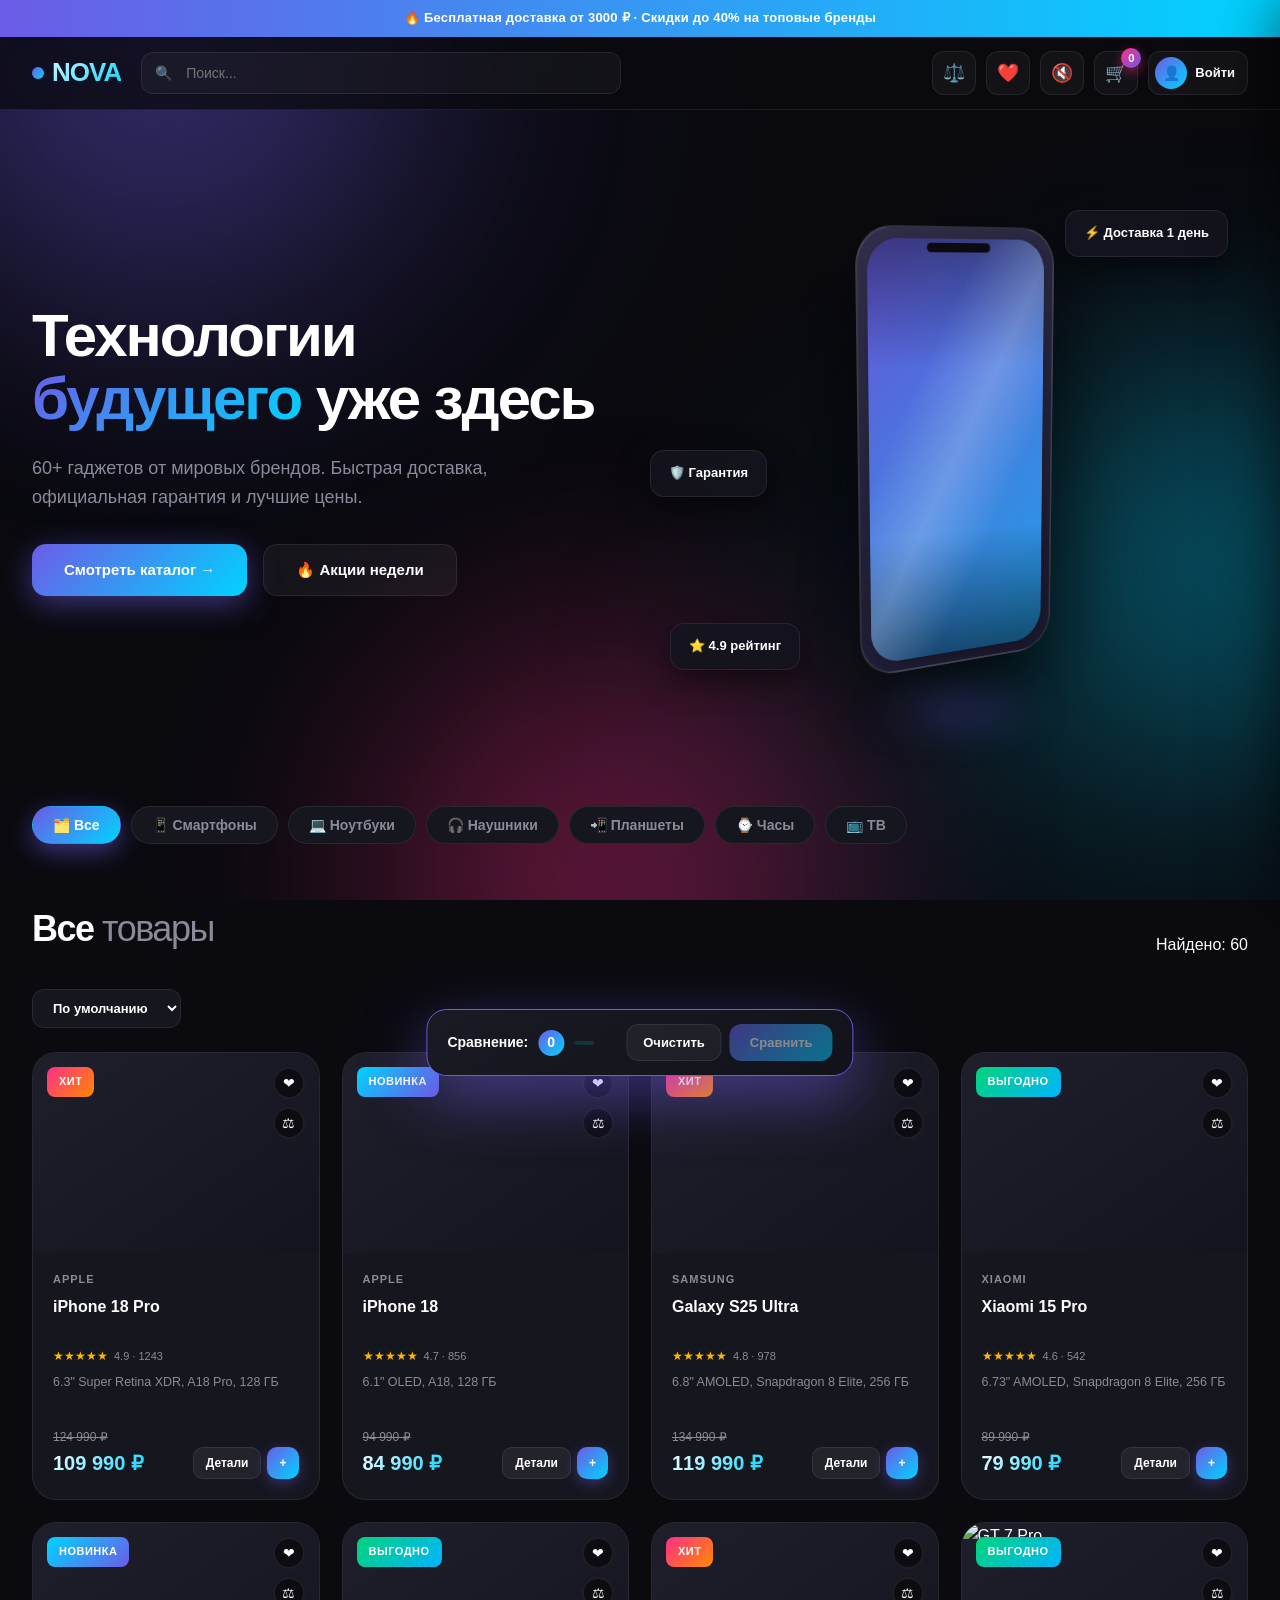
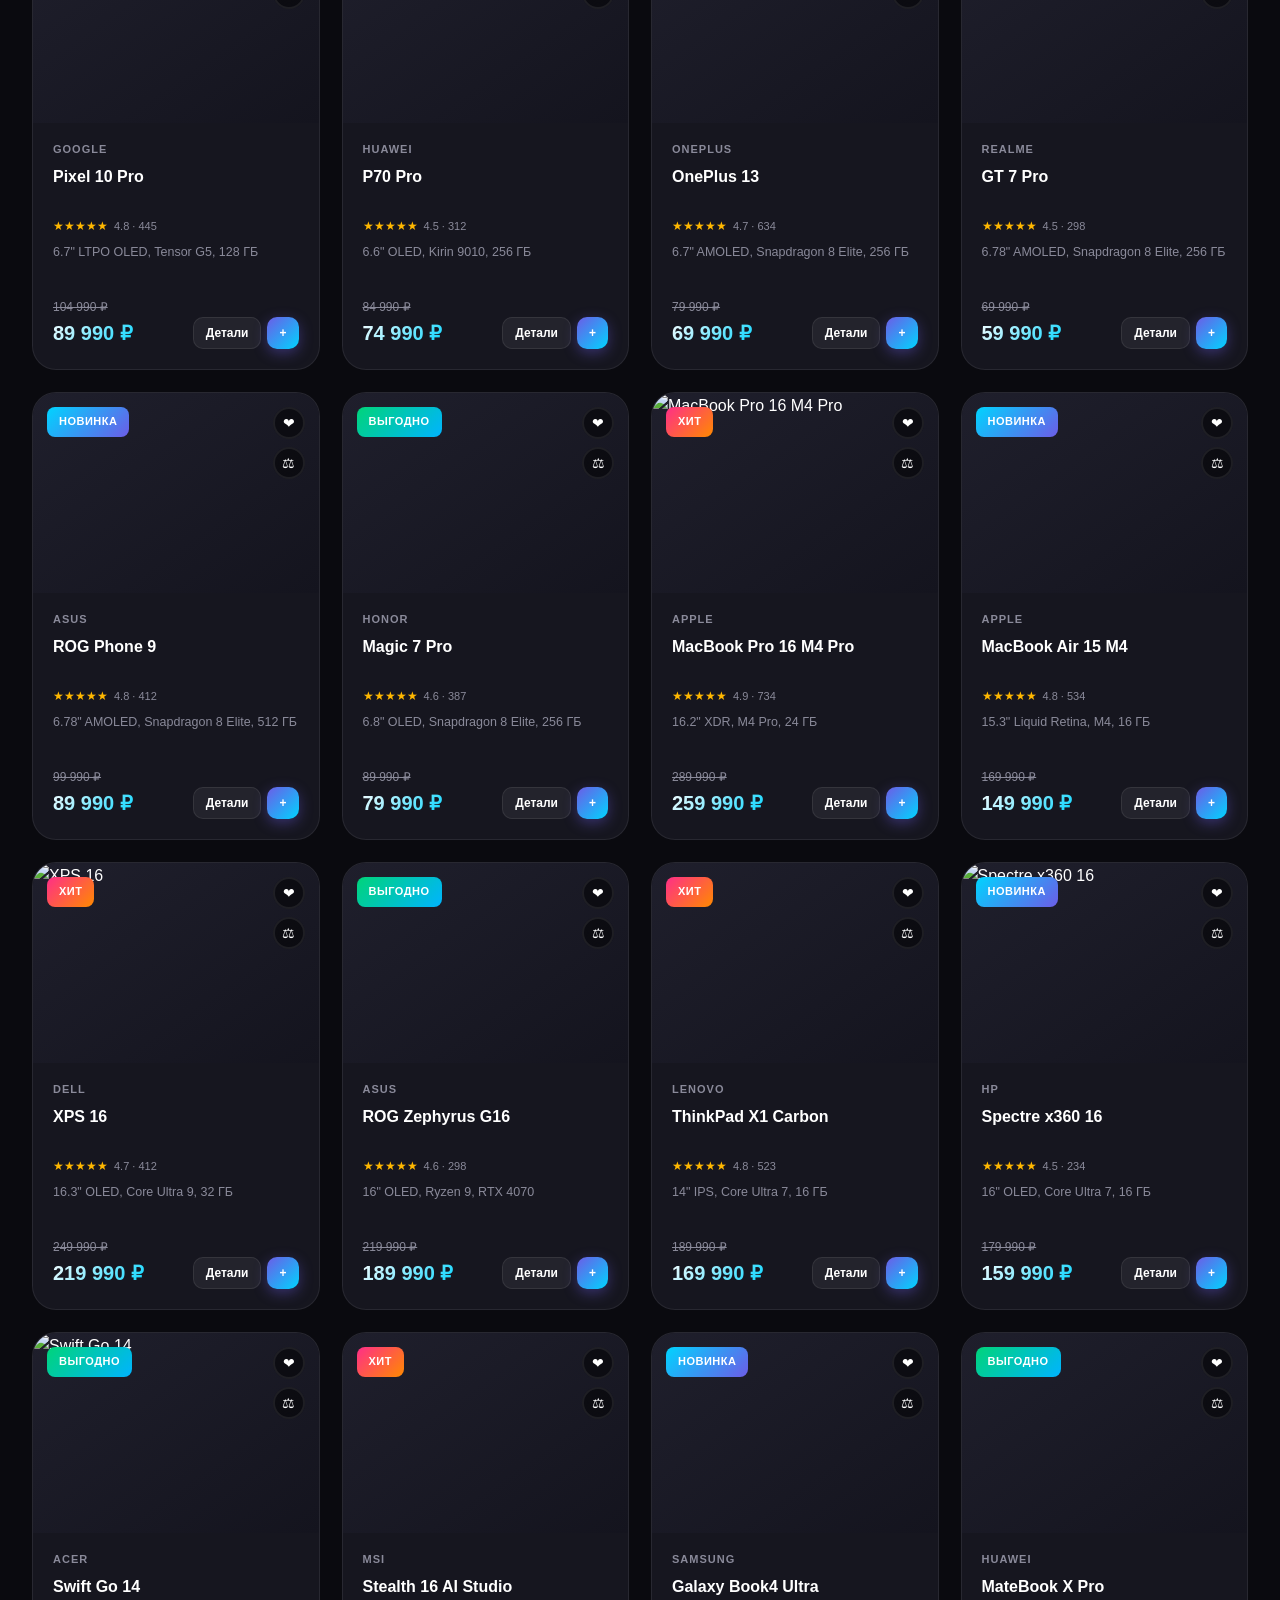
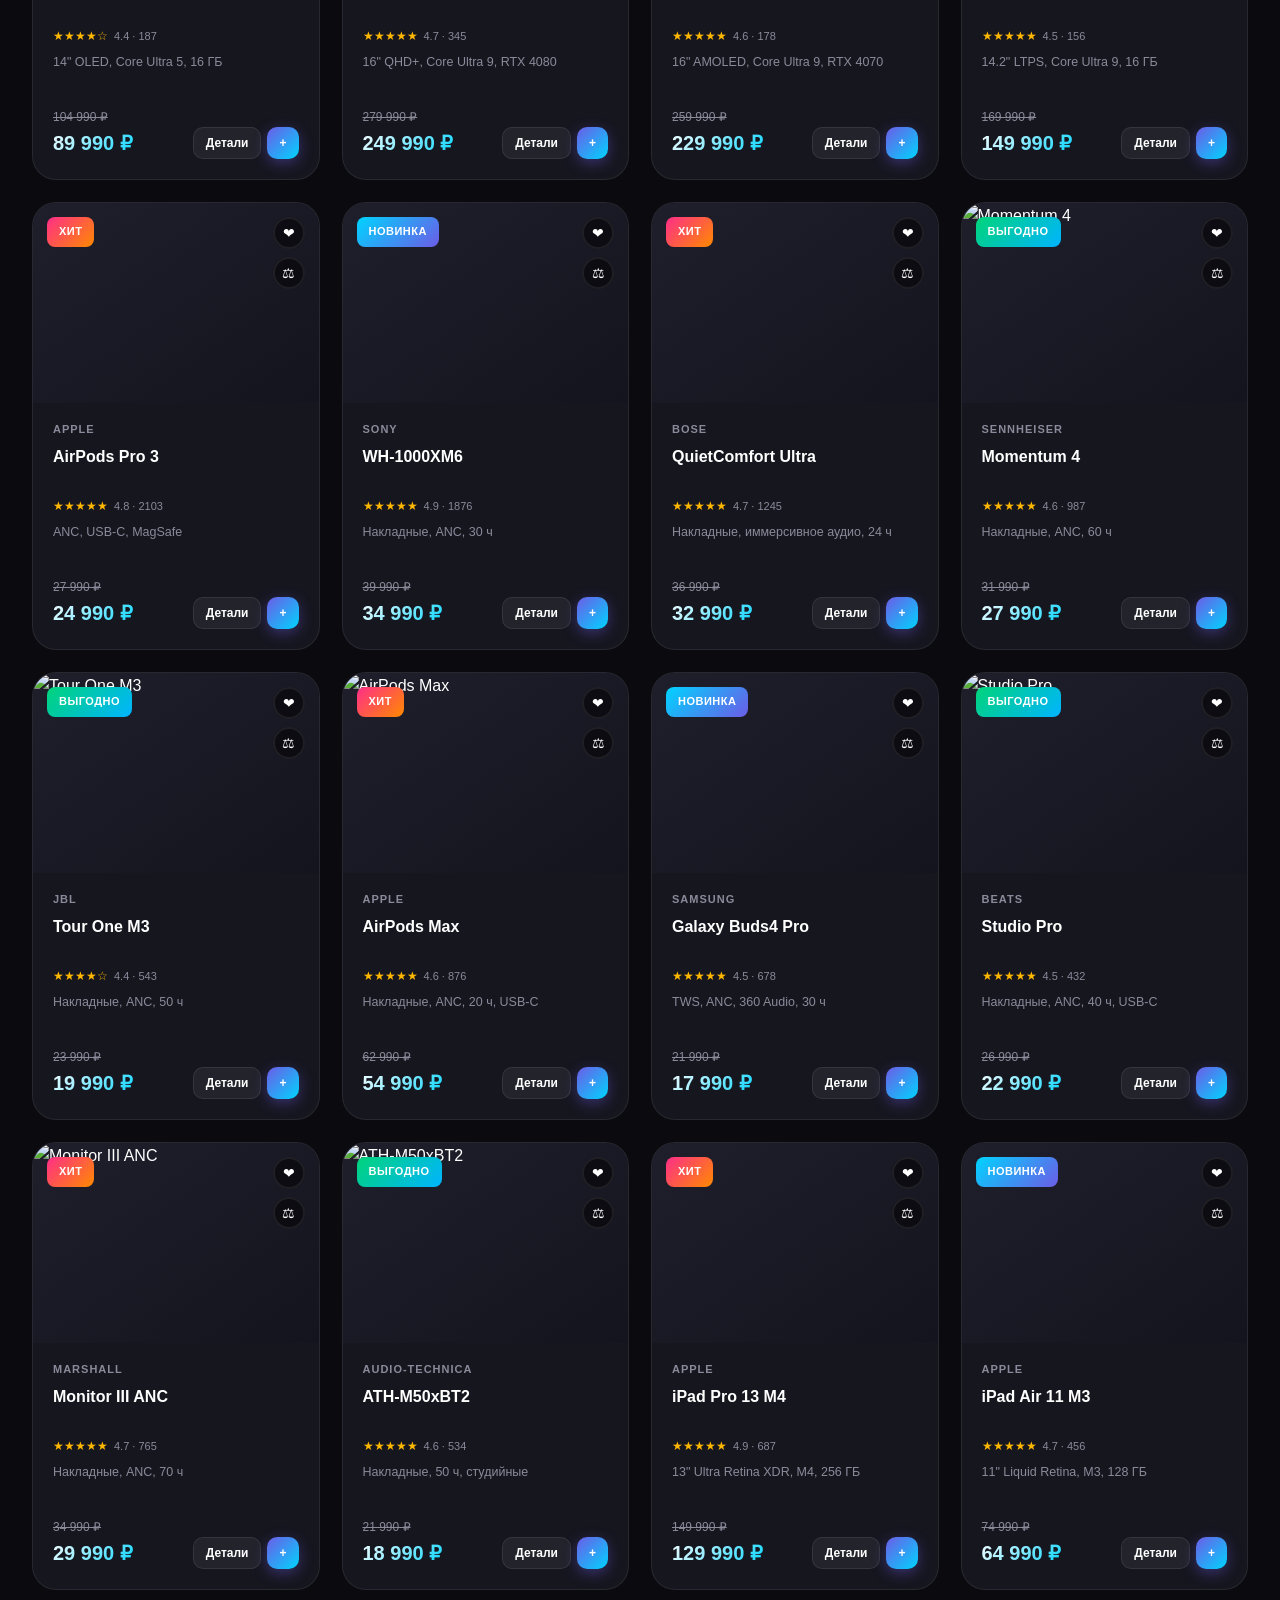
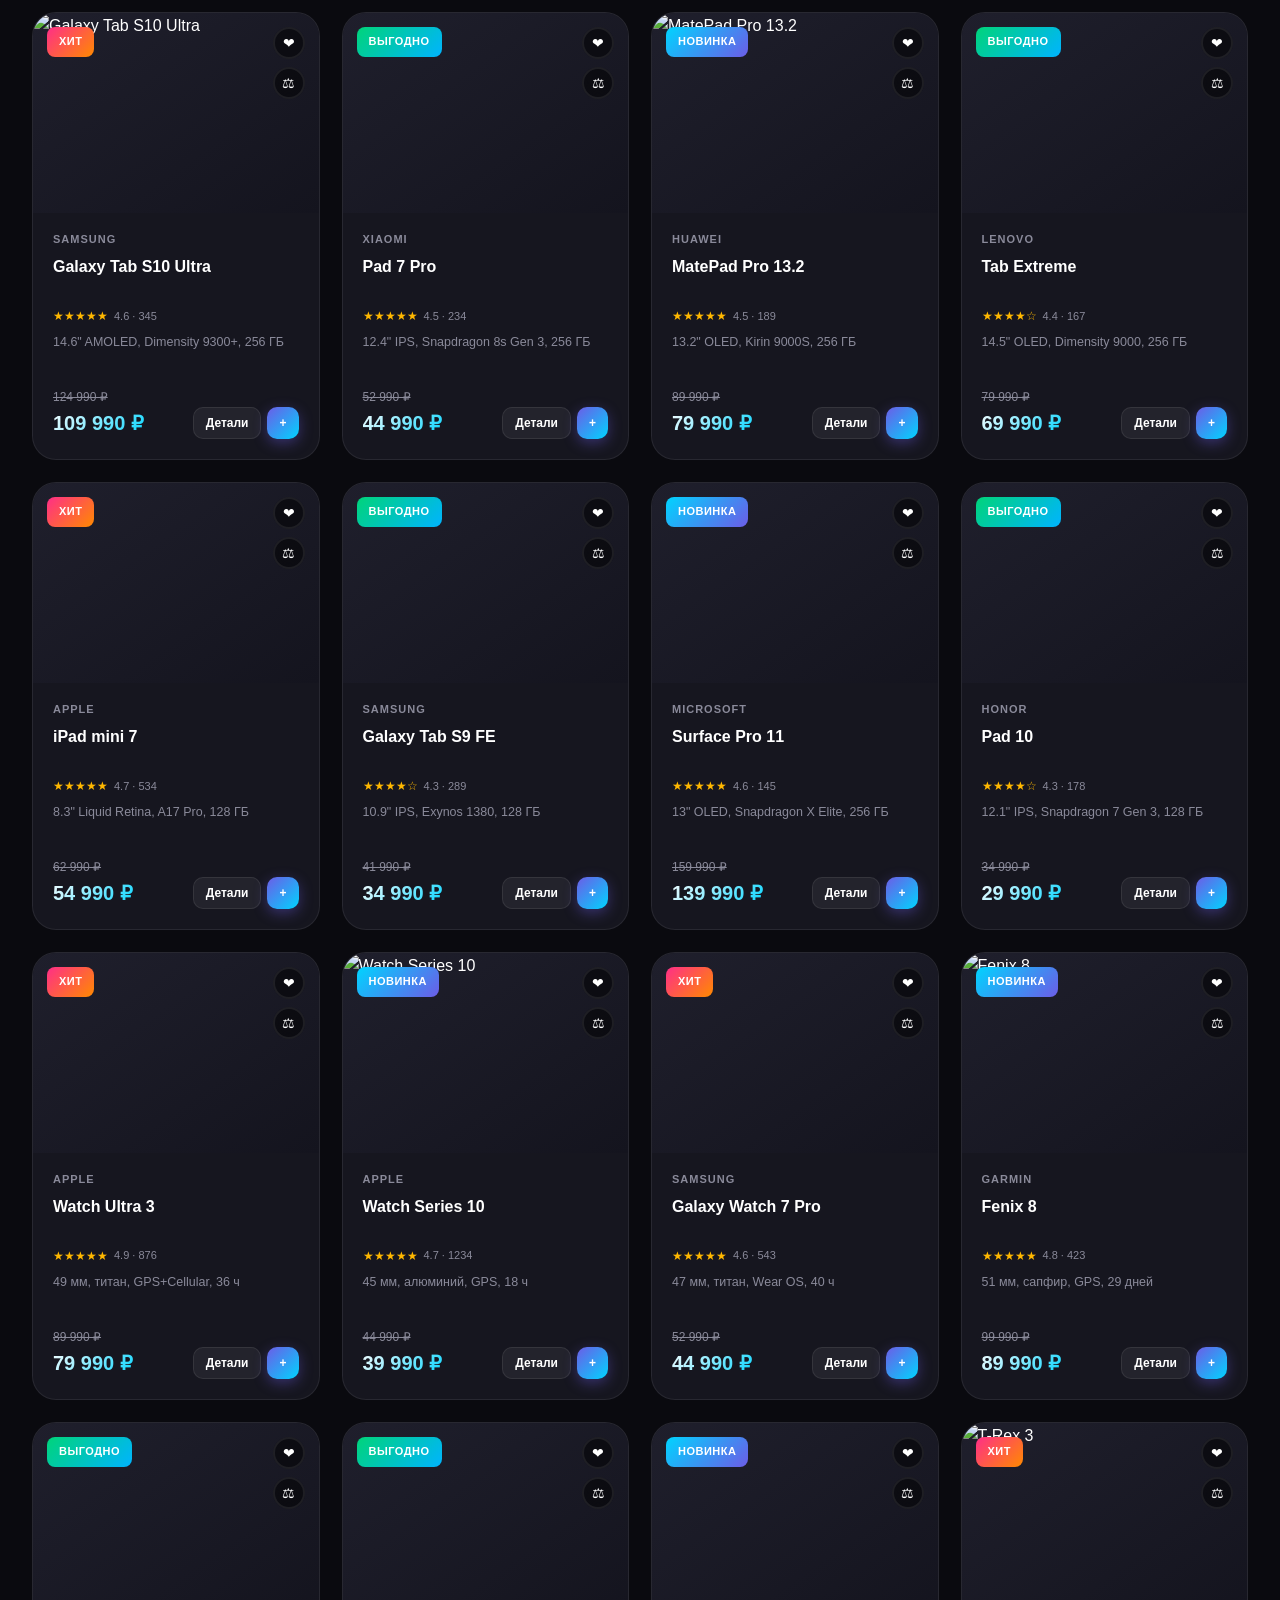
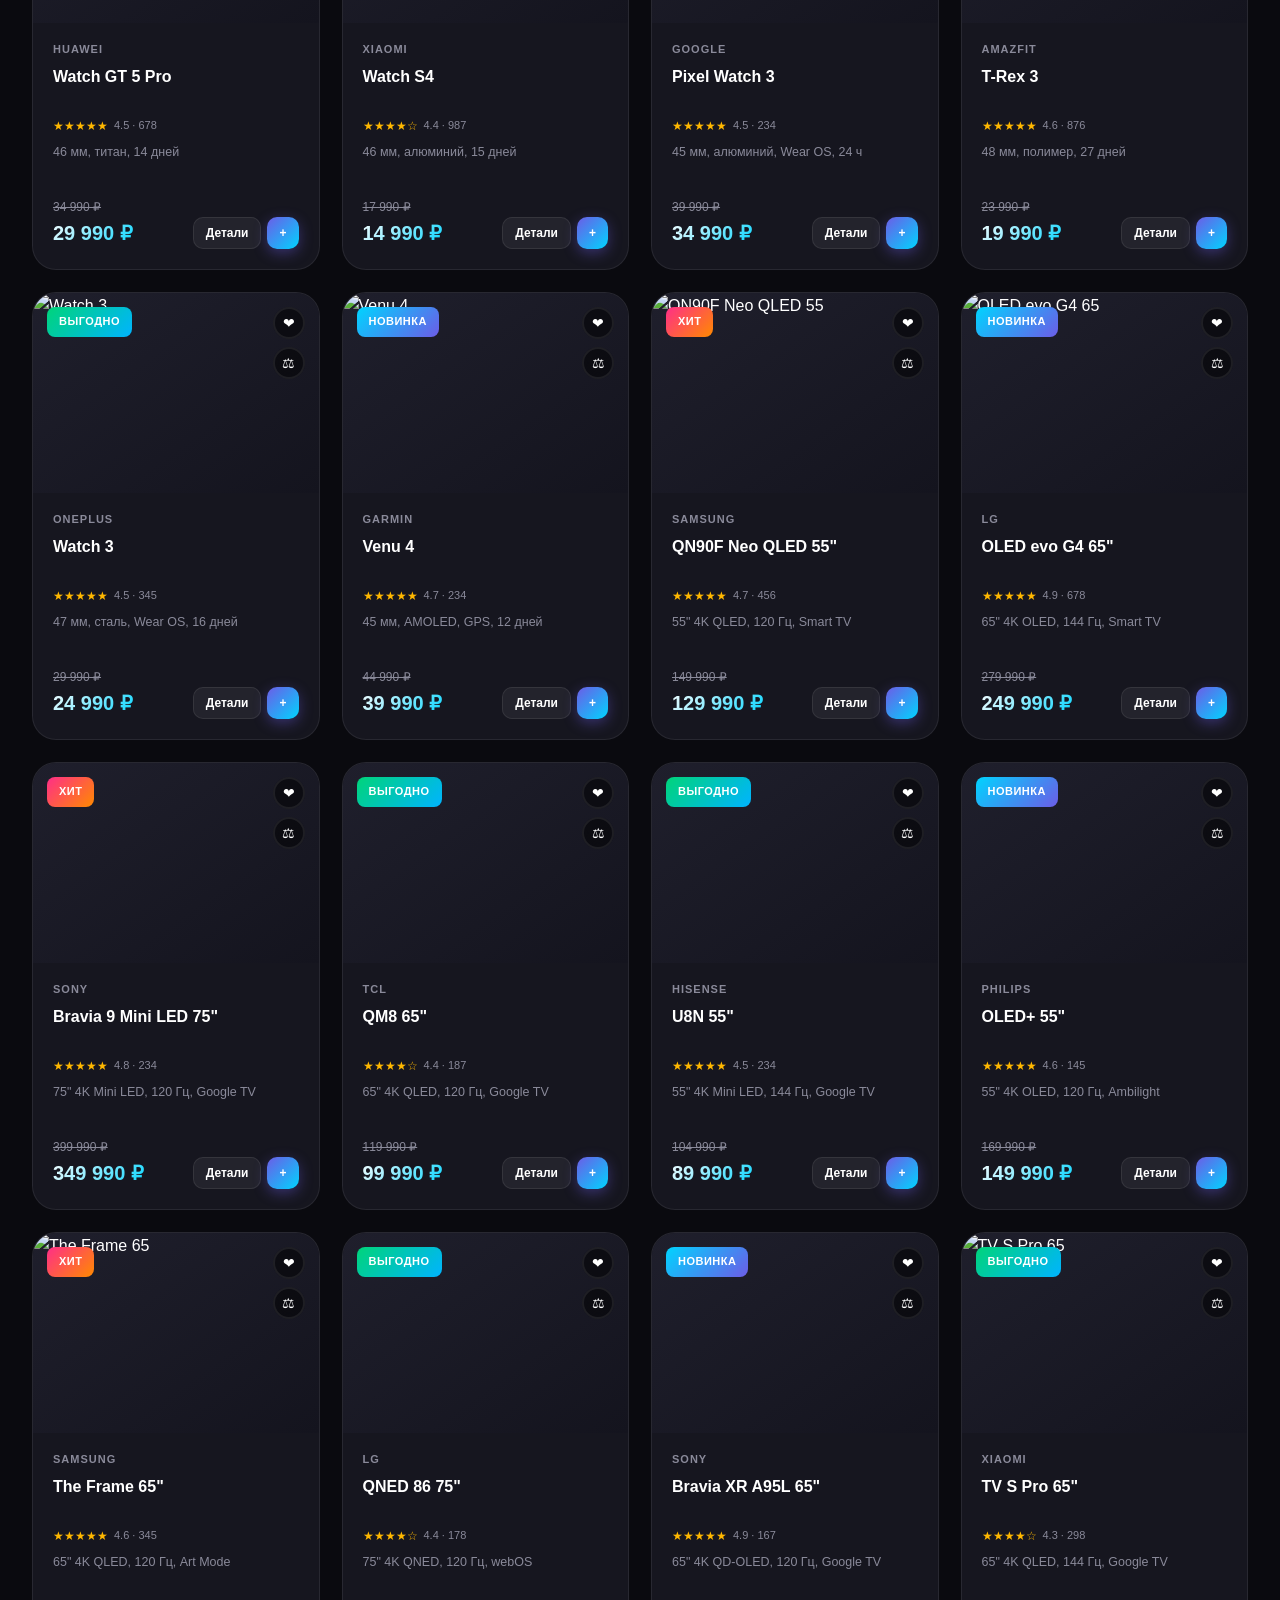
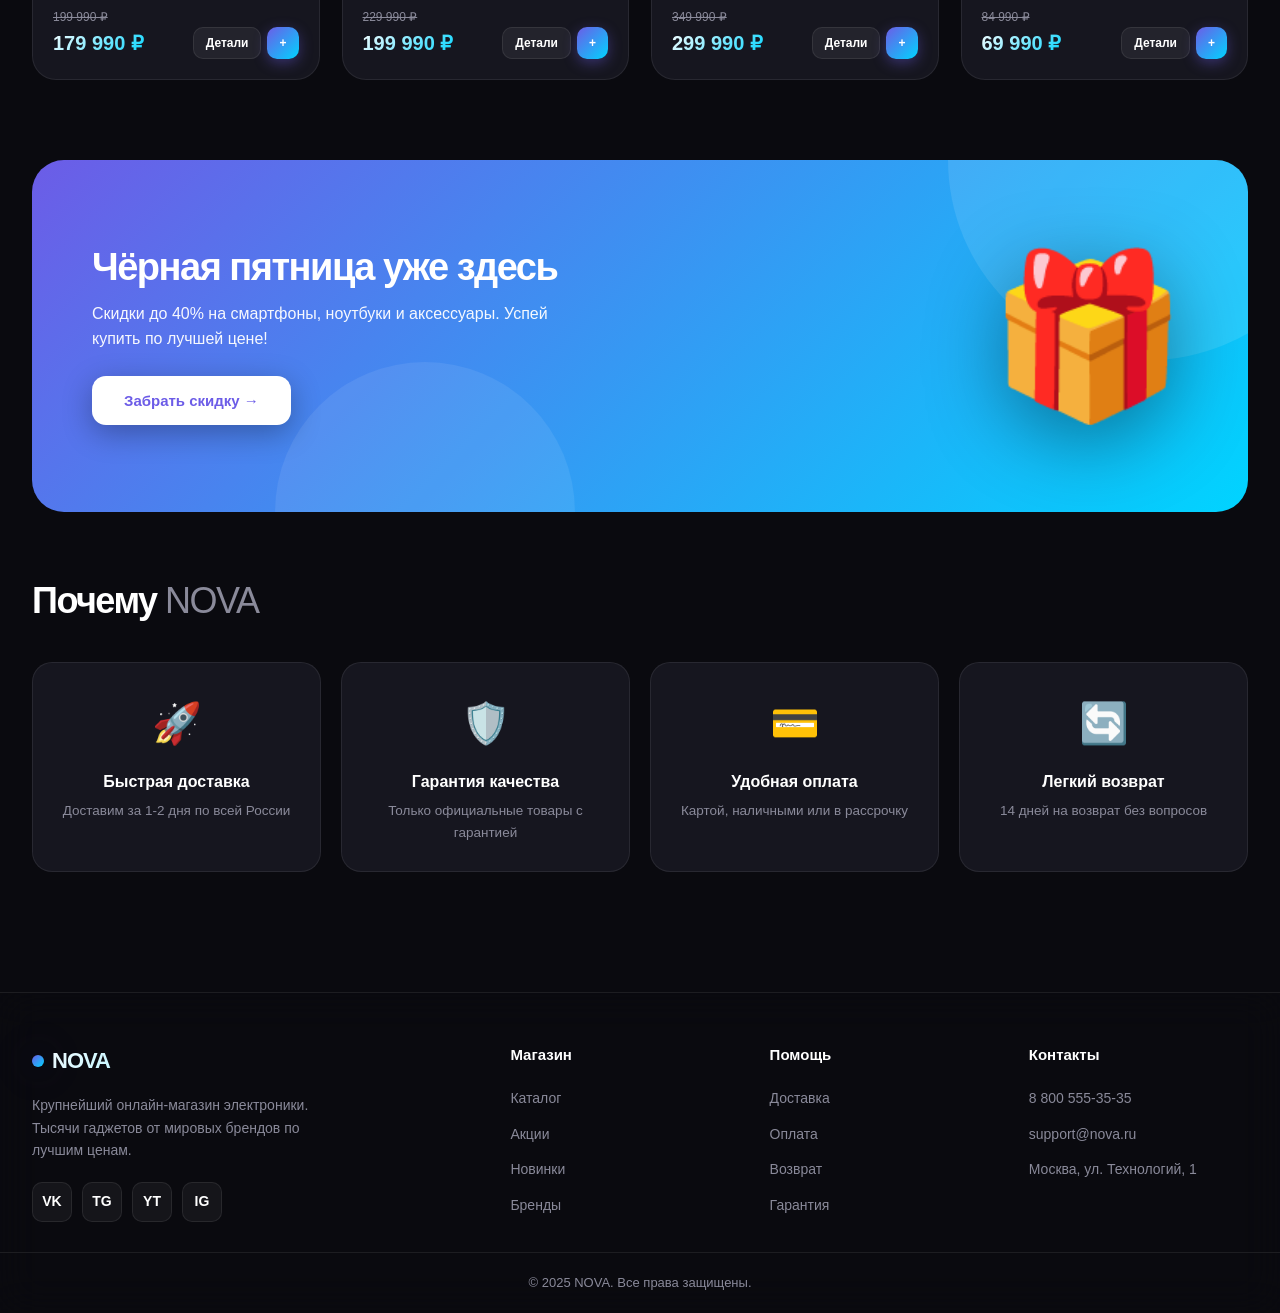
==== commit ec83cfd8: "Update Сайт.html" ====
--- a/Сайт.html
+++ b/Сайт.html
@@ -4,413 +4,7 @@
 <meta charset="UTF-8">
 <meta name="viewport" content="width=device-width, initial-scale=1.0">
 <title>NOVA — Электроника будущего</title>
-<style>
-* { margin: 0; padding: 0; box-sizing: border-box; }
-:root {
-  --bg: #0a0a0f; --bg-2: #12121a; --card: #1a1a24; --card-hover: #22222e;
-  --accent: #6c5ce7; --accent-2: #00d4ff; --accent-3: #ff2e88;
-  --text: #ffffff; --text-dim: #8a8a9a;
-  --border: rgba(255,255,255,0.08);
-  --glow: 0 0 40px rgba(108,92,231,0.4);
-  --success: #4ade80; --danger: #ff4757;
-}
-html { scroll-behavior: smooth; }
-body { font-family: -apple-system, BlinkMacSystemFont, 'Segoe UI', Roboto, sans-serif; background: var(--bg); color: var(--text); overflow-x: hidden; line-height: 1.6; }
-.bg-orbs { position: fixed; inset: 0; z-index: -1; overflow: hidden; pointer-events: none; }
-.orb { position: absolute; border-radius: 50%; filter: blur(120px); opacity: 0.35; animation: float 20s infinite ease-in-out; }
-.orb-1 { width: 500px; height: 500px; background: #6c5ce7; top: -200px; left: -100px; }
-.orb-2 { width: 400px; height: 400px; background: #00d4ff; top: 40%; right: -150px; animation-delay: -7s; }
-.orb-3 { width: 450px; height: 450px; background: #ff2e88; bottom: -200px; left: 30%; animation-delay: -14s; }
-@keyframes float { 0%,100% { transform: translate(0,0) scale(1); } 33% { transform: translate(60px,-80px) scale(1.1); } 66% { transform: translate(-40px,60px) scale(0.95); } }
-
-header { position: sticky; top: 0; z-index: 100; backdrop-filter: blur(20px); background: rgba(10,10,15,0.75); border-bottom: 1px solid var(--border); }
-.top-bar { background: linear-gradient(90deg, #6c5ce7, #00d4ff, #ff2e88); background-size: 200% 200%; animation: shine 6s infinite; padding: 8px 0; font-size: 13px; text-align: center; font-weight: 600; }
-@keyframes shine { 0%,100% { background-position: 0% 50%; } 50% { background-position: 100% 50%; } }
-nav { max-width: 1500px; margin: 0 auto; padding: 14px 32px; display: flex; align-items: center; gap: 20px; }
-.logo { font-size: 26px; font-weight: 900; letter-spacing: -1px; background: linear-gradient(135deg, #fff, #00d4ff); -webkit-background-clip: text; -webkit-text-fill-color: transparent; background-clip: text; display: flex; align-items: center; gap: 8px; cursor: pointer; flex-shrink: 0; }
-.logo::before { content: ''; width: 12px; height: 12px; border-radius: 50%; background: linear-gradient(135deg, #6c5ce7, #00d4ff); box-shadow: var(--glow); }
-.search { flex: 1; max-width: 480px; position: relative; }
-.search input { width: 100%; padding: 12px 16px 12px 44px; border-radius: 12px; border: 1px solid var(--border); background: rgba(255,255,255,0.04); color: #fff; font-size: 14px; outline: none; transition: all 0.3s; font-family: inherit; }
-.search input:focus { border-color: var(--accent); box-shadow: 0 0 0 4px rgba(108,92,231,0.15); background: rgba(255,255,255,0.06); }
-.search::before { content: '🔍'; position: absolute; left: 14px; top: 50%; transform: translateY(-50%); font-size: 14px; opacity: 0.6; z-index: 2; }
-.search-suggestions { position: absolute; top: calc(100% + 8px); left: 0; right: 0; background: linear-gradient(145deg, #1a1a24, #12121a); border: 1px solid var(--accent); border-radius: 16px; padding: 8px; box-shadow: 0 20px 60px rgba(0,0,0,0.7); z-index: 200; max-height: 420px; overflow-y: auto; opacity: 0; visibility: hidden; transform: translateY(-8px); transition: all 0.25s; }
-.search-suggestions.active { opacity: 1; visibility: visible; transform: translateY(0); }
-.search-suggestions::-webkit-scrollbar { width: 6px; }
-.search-suggestions::-webkit-scrollbar-thumb { background: var(--accent); border-radius: 3px; }
-.suggestion-item { display: flex; align-items: center; gap: 12px; padding: 10px 12px; border-radius: 10px; cursor: pointer; transition: background 0.2s; }
-.suggestion-item:hover, .suggestion-item.active { background: rgba(108,92,231,0.15); }
-.suggestion-thumb { width: 44px; height: 44px; border-radius: 8px; overflow: hidden; flex-shrink: 0; border: 1px solid var(--border); }
-.suggestion-thumb img { width: 100%; height: 100%; object-fit: cover; }
-.suggestion-info { flex: 1; min-width: 0; }
-.suggestion-name { font-size: 13px; font-weight: 700; white-space: nowrap; overflow: hidden; text-overflow: ellipsis; }
-.suggestion-name mark { background: transparent; color: var(--accent-2); font-weight: 900; }
-.suggestion-meta { font-size: 11px; color: var(--text-dim); display: flex; gap: 8px; align-items: center; margin-top: 2px; }
-.suggestion-cat { background: rgba(108,92,231,0.2); padding: 1px 8px; border-radius: 6px; font-size: 10px; color: var(--accent-2); font-weight: 600; }
-.suggestion-price { font-size: 13px; font-weight: 900; background: linear-gradient(135deg, #fff, #00d4ff); -webkit-background-clip: text; -webkit-text-fill-color: transparent; background-clip: text; flex-shrink: 0; }
-.suggestion-empty { text-align: center; padding: 20px; color: var(--text-dim); font-size: 13px; }
-.nav-actions { display: flex; gap: 10px; align-items: center; margin-left: auto; }
-.icon-btn { width: 44px; height: 44px; border-radius: 12px; border: 1px solid var(--border); background: rgba(255,255,255,0.04); color: #fff; cursor: pointer; display: flex; align-items: center; justify-content: center; font-size: 18px; transition: all 0.3s; position: relative; font-family: inherit; }
-.icon-btn:hover { background: rgba(108,92,231,0.15); border-color: var(--accent); transform: translateY(-2px); box-shadow: 0 8px 20px rgba(108,92,231,0.3); }
-.badge-count { position: absolute; top: -4px; right: -4px; background: linear-gradient(135deg, #ff2e88, #6c5ce7); color: #fff; font-size: 11px; font-weight: 700; min-width: 20px; height: 20px; padding: 0 5px; border-radius: 10px; display: flex; align-items: center; justify-content: center; box-shadow: 0 4px 12px rgba(255,46,136,0.5); }
-.user-btn { display: flex; align-items: center; gap: 8px; padding: 6px 12px 6px 6px; height: 44px; border-radius: 12px; border: 1px solid var(--border); background: rgba(255,255,255,0.04); color: #fff; cursor: pointer; transition: all 0.3s; font-family: inherit; font-size: 13px; font-weight: 600; }
-.user-btn:hover { background: rgba(108,92,231,0.15); border-color: var(--accent); transform: translateY(-2px); }
-.user-avatar { width: 32px; height: 32px; border-radius: 50%; background: linear-gradient(135deg, #6c5ce7, #00d4ff); display: flex; align-items: center; justify-content: center; font-weight: 900; font-size: 14px; flex-shrink: 0; }
-.user-name { max-width: 100px; overflow: hidden; text-overflow: ellipsis; white-space: nowrap; }
-
-.hero { max-width: 1500px; margin: 0 auto; padding: 60px 32px 40px; display: grid; grid-template-columns: 1fr 1fr; gap: 60px; align-items: center; }
-.hero-content h1 { font-size: 60px; font-weight: 900; line-height: 1.05; letter-spacing: -2px; margin-bottom: 24px; }
-.hero-content h1 .gradient { background: linear-gradient(135deg, #6c5ce7, #00d4ff, #ff2e88); -webkit-background-clip: text; -webkit-text-fill-color: transparent; background-clip: text; background-size: 200% 200%; animation: shine 4s infinite; }
-.hero-content p { font-size: 18px; color: var(--text-dim); margin-bottom: 32px; max-width: 520px; }
-.hero-buttons { display: flex; gap: 16px; flex-wrap: wrap; }
-.btn { padding: 16px 32px; border-radius: 14px; border: none; font-size: 15px; font-weight: 600; cursor: pointer; transition: all 0.3s; text-decoration: none; display: inline-flex; align-items: center; gap: 8px; font-family: inherit; }
-.btn-primary { background: linear-gradient(135deg, #6c5ce7, #00d4ff); color: #fff; box-shadow: 0 8px 30px rgba(108,92,231,0.5); }
-.btn-primary:hover { transform: translateY(-3px); box-shadow: 0 12px 40px rgba(108,92,231,0.7); }
-.btn-ghost { background: rgba(255,255,255,0.05); color: #fff; border: 1px solid var(--border); }
-.btn-ghost:hover { background: rgba(255,255,255,0.1); transform: translateY(-3px); border-color: var(--accent); }
-
-.hero-visual { position: relative; height: 560px; display: flex; align-items: center; justify-content: center; perspective: 1200px; user-select: none; }
-.phone-3d-wrap { position: relative; width: 220px; height: 440px; transform-style: preserve-3d; cursor: grab; }
-.phone-3d-wrap:active { cursor: grabbing; }
-.phone-3d-wrap.dragging { cursor: move; }
-.phone-3d { position: absolute; inset: 0; transform-style: preserve-3d; border-radius: 38px; background: linear-gradient(145deg, #2a2a3a, #0f0f18); border: 2px solid rgba(255,255,255,0.12); box-shadow: 0 40px 100px rgba(0,0,0,0.7), inset 0 0 40px rgba(108,92,231,0.2); overflow: hidden; }
-.phone-3d::before { content: ''; position: absolute; top: 14px; left: 50%; transform: translateX(-50%); width: 70px; height: 9px; background: #0a0a0f; border-radius: 9px; z-index: 5; }
-.phone-screen-3d { position: absolute; inset: 10px; border-radius: 32px; background: linear-gradient(135deg, #6c5ce7 0%, #00d4ff 50%, #ff2e88 100%); opacity: 0.92; background-size: 300% 300%; animation: screenShine 5s infinite; z-index: 1; }
-.phone-screen-3d::after { content: ''; position: absolute; inset: 0; background: linear-gradient(180deg, rgba(0,0,0,0.4) 0%, transparent 30%, transparent 70%, rgba(0,0,0,0.5) 100%); border-radius: 32px; }
-@keyframes screenShine { 0%,100% { background-position: 0% 0%; } 50% { background-position: 100% 100%; } }
-.phone-glare { position: absolute; inset: 10px; border-radius: 32px; background: linear-gradient(120deg, transparent 30%, rgba(255,255,255,0.25) 50%, transparent 70%); z-index: 3; pointer-events: none; }
-.phone-reflection { position: absolute; left: 50%; bottom: -60px; transform: translateX(-50%); width: 180px; height: 40px; background: radial-gradient(ellipse, rgba(108,92,231,0.5), transparent 70%); filter: blur(20px); z-index: -1; }
-.float-badge { position: absolute; background: rgba(20,20,30,0.9); backdrop-filter: blur(20px); border: 1px solid var(--border); padding: 12px 18px; border-radius: 14px; font-size: 13px; font-weight: 600; display: flex; align-items: center; gap: 8px; box-shadow: 0 10px 30px rgba(0,0,0,0.5); animation: badgeFloat 5s infinite ease-in-out; z-index: 5; }
-.float-badge.b1 { top: 40px; right: 20px; }
-.float-badge.b2 { bottom: 60px; left: 0; animation-delay: -2.5s; }
-.float-badge.b3 { top: 50%; left: -20px; animation-delay: -1.5s; }
-@keyframes badgeFloat { 0%,100% { transform: translateY(0); } 50% { transform: translateY(-12px); } }
-
-.cat-nav-wrap { max-width: 1500px; margin: 20px auto 0; padding: 0 32px; }
-.cat-nav { display: flex; gap: 10px; flex-wrap: wrap; padding: 16px 0; }
-.cat-btn { padding: 10px 20px; border-radius: 40px; border: 1px solid var(--border); background: var(--card); color: var(--text-dim); font-size: 14px; font-weight: 600; cursor: pointer; transition: all 0.3s; display: flex; align-items: center; gap: 8px; font-family: inherit; white-space: nowrap; }
-.cat-btn:hover { border-color: var(--accent); color: #fff; transform: translateY(-2px); box-shadow: 0 6px 20px rgba(108,92,231,0.25); }
-.cat-btn.active { background: linear-gradient(135deg, #6c5ce7, #00d4ff); border-color: transparent; color: #fff; box-shadow: 0 8px 24px rgba(108,92,231,0.5); }
-
-section.block { max-width: 1500px; margin: 0 auto; padding: 40px 32px 60px; }
-.section-head { display: flex; justify-content: space-between; align-items: flex-end; margin-bottom: 32px; flex-wrap: wrap; gap: 16px; }
-.section-head h2 { font-size: 36px; font-weight: 900; letter-spacing: -1.5px; }
-.section-head h2 span { color: var(--text-dim); font-weight: 300; }
-.catalog-controls { display: flex; gap: 12px; align-items: center; flex-wrap: wrap; margin-bottom: 24px; }
-.sort-select { padding: 10px 16px; border-radius: 12px; border: 1px solid var(--border); background: var(--card); color: #fff; font-family: inherit; font-size: 13px; font-weight: 600; cursor: pointer; outline: none; }
-.sort-select:focus { border-color: var(--accent); }
-.sort-select option { background: #1a1a24; color: #fff; }
-
-.products-grid { display: grid; grid-template-columns: repeat(auto-fill, minmax(260px, 1fr)); gap: 22px; }
-.product { background: var(--card); border: 1px solid var(--border); border-radius: 24px; overflow: hidden; transition: all 0.4s cubic-bezier(0.4,0,0.2,1); cursor: pointer; position: relative; display: flex; flex-direction: column; }
-.product:hover { transform: translateY(-8px); border-color: var(--accent); box-shadow: 0 20px 60px rgba(108,92,231,0.3); }
-.product.selected { border-color: var(--accent-2); box-shadow: 0 0 0 2px var(--accent-2), 0 20px 60px rgba(0,212,255,0.3); }
-.product-img { height: 200px; background: linear-gradient(145deg, #1f1f2c, #14141e); display: flex; align-items: center; justify-content: center; position: relative; overflow: hidden; }
-.product-img::before { content: ''; position: absolute; inset: 0; background: radial-gradient(circle at 50% 40%, rgba(108,92,231,0.25), transparent 60%); opacity: 0; transition: opacity 0.4s; }
-.product:hover .product-img::before { opacity: 1; }
-.product-img img { width: 100%; height: 100%; object-fit: cover; transition: transform 0.4s; position: relative; z-index: 1; }
-.product:hover .product-img img { transform: scale(1.1); }
-.product-tag { position: absolute; top: 14px; left: 14px; padding: 6px 12px; border-radius: 8px; font-size: 11px; font-weight: 700; text-transform: uppercase; letter-spacing: 0.5px; z-index: 2; color: #fff; }
-.tag-hit { background: linear-gradient(135deg, #ff2e88, #ff8a00); }
-.tag-new { background: linear-gradient(135deg, #00d4ff, #6c5ce7); }
-.tag-sale { background: linear-gradient(135deg, #00d47a, #00b4ff); }
-.card-btns { position: absolute; top: 14px; right: 14px; display: flex; flex-direction: column; gap: 8px; z-index: 3; }
-.round-btn { width: 32px; height: 32px; border-radius: 50%; background: rgba(0,0,0,0.5); backdrop-filter: blur(10px); border: 2px solid var(--border); display: flex; align-items: center; justify-content: center; cursor: pointer; transition: all 0.25s; font-size: 14px; color: #fff; padding: 0; font-family: inherit; }
-.round-btn:hover { border-color: var(--accent-2); transform: scale(1.1); }
-.round-btn.checked { background: linear-gradient(135deg, #00d4ff, #6c5ce7); border-color: transparent; box-shadow: 0 4px 14px rgba(0,212,255,0.5); }
-.round-btn.wished { background: linear-gradient(135deg, #ff2e88, #ff4757); border-color: transparent; box-shadow: 0 4px 14px rgba(255,46,136,0.5); }
-.product-info { padding: 18px 20px 20px; display: flex; flex-direction: column; gap: 8px; flex: 1; }
-.product-brand { font-size: 11px; color: var(--text-dim); text-transform: uppercase; letter-spacing: 1px; font-weight: 700; }
-.product-name { font-size: 16px; font-weight: 700; line-height: 1.3; min-height: 42px; }
-.product-rating { display: flex; align-items: center; gap: 6px; font-size: 12px; color: #ffb800; }
-.product-rating .rating-count { color: var(--text-dim); font-size: 11px; }
-.product-desc { font-size: 12.5px; color: var(--text-dim); line-height: 1.4; min-height: 34px; }
-.product-bottom { display: flex; justify-content: space-between; align-items: flex-end; margin-top: auto; padding-top: 12px; gap: 10px; }
-.price-block { display: flex; flex-direction: column; }
-.old-price { font-size: 12px; color: var(--text-dim); text-decoration: line-through; }
-.price { font-size: 20px; font-weight: 900; background: linear-gradient(135deg, #fff, #00d4ff); -webkit-background-clip: text; -webkit-text-fill-color: transparent; background-clip: text; }
-.product-actions { display: flex; gap: 6px; }
-.btn-mini { border: none; border-radius: 10px; padding: 8px 12px; font-size: 12px; font-weight: 700; cursor: pointer; transition: all 0.25s; font-family: inherit; white-space: nowrap; }
-.btn-detail { background: rgba(255,255,255,0.06); color: #fff; border: 1px solid var(--border); }
-.btn-detail:hover { background: rgba(255,255,255,0.12); border-color: var(--accent-2); }
-.btn-add { background: linear-gradient(135deg, #6c5ce7, #00d4ff); color: #fff; box-shadow: 0 4px 14px rgba(108,92,231,0.4); }
-.btn-add:hover { transform: scale(1.05); box-shadow: 0 6px 20px rgba(108,92,231,0.7); }
-
-.banner { max-width: 1500px; margin: 20px auto; padding: 0 32px; }
-.banner-inner { background: linear-gradient(135deg, #6c5ce7 0%, #00d4ff 100%); border-radius: 32px; padding: 48px 60px; display: flex; justify-content: space-between; align-items: center; position: relative; overflow: hidden; gap: 40px; flex-wrap: wrap; }
-.banner-inner::before { content: ''; position: absolute; width: 400px; height: 400px; border-radius: 50%; background: rgba(255,255,255,0.1); top: -200px; right: -100px; }
-.banner-inner::after { content: ''; position: absolute; width: 300px; height: 300px; border-radius: 50%; background: rgba(255,255,255,0.08); bottom: -150px; left: 20%; }
-.banner-text { position: relative; z-index: 1; max-width: 500px; }
-.banner-text h3 { font-size: 38px; font-weight: 900; letter-spacing: -1.5px; margin-bottom: 12px; line-height: 1.1; }
-.banner-text p { font-size: 16px; opacity: 0.95; margin-bottom: 24px; }
-.banner-text .btn-primary { background: #fff; color: #6c5ce7; box-shadow: 0 8px 30px rgba(0,0,0,0.3); }
-.banner-emoji { font-size: 160px; position: relative; z-index: 1; filter: drop-shadow(0 20px 40px rgba(0,0,0,0.4)); animation: badgeFloat 5s infinite ease-in-out; }
-
-.modal-overlay { position: fixed; inset: 0; background: rgba(5,5,10,0.85); backdrop-filter: blur(12px); z-index: 500; display: flex; align-items: center; justify-content: center; padding: 20px; opacity: 0; visibility: hidden; transition: opacity 0.3s, visibility 0.3s; }
-.modal-overlay.active { opacity: 1; visibility: visible; }
-.modal { background: linear-gradient(145deg, #1a1a24, #12121a); border: 1px solid var(--border); border-radius: 28px; max-width: 950px; width: 100%; max-height: 90vh; overflow-y: auto; padding: 36px; position: relative; transform: scale(0.92) translateY(20px); transition: transform 0.35s cubic-bezier(0.4,0,0.2,1); box-shadow: 0 40px 100px rgba(0,0,0,0.7); }
-.modal-overlay.active .modal { transform: scale(1) translateY(0); }
-.modal-close { position: absolute; top: 18px; right: 18px; width: 42px; height: 42px; border-radius: 12px; border: 1px solid var(--border); background: rgba(255,255,255,0.05); color: #fff; font-size: 20px; cursor: pointer; display: flex; align-items: center; justify-content: center; transition: all 0.25s; z-index: 10; }
-.modal-close:hover { background: rgba(255,46,136,0.2); border-color: var(--accent-3); transform: rotate(90deg); }
-.modal-grid { display: grid; grid-template-columns: 260px 1fr; gap: 32px; }
-.modal-left { display: flex; flex-direction: column; align-items: center; gap: 16px; }
-.modal-img { width: 100%; height: 260px; border-radius: 20px; overflow: hidden; border: 1px solid var(--border); background: linear-gradient(145deg, #1f1f2c, #14141e); }
-.modal-img img { width: 100%; height: 100%; object-fit: cover; }
-.modal-tag { padding: 6px 14px; border-radius: 8px; font-size: 11px; font-weight: 700; text-transform: uppercase; letter-spacing: 0.5px; color: #fff; }
-.modal-right { display: flex; flex-direction: column; }
-.modal-title { font-size: 28px; font-weight: 900; letter-spacing: -0.5px; margin-bottom: 8px; line-height: 1.15; }
-.modal-desc { color: var(--text-dim); font-size: 15px; margin-bottom: 16px; }
-.modal-price-row { display: flex; align-items: baseline; gap: 14px; margin-bottom: 20px; flex-wrap: wrap; }
-.modal-price { font-size: 32px; font-weight: 900; background: linear-gradient(135deg, #fff, #00d4ff); -webkit-background-clip: text; -webkit-text-fill-color: transparent; background-clip: text; }
-.modal-price-old { font-size: 16px; color: var(--text-dim); text-decoration: line-through; }
-.specs-title { font-size: 13px; font-weight: 700; color: var(--text-dim); text-transform: uppercase; letter-spacing: 1.5px; margin-bottom: 12px; }
-.specs-table { width: 100%; border-collapse: collapse; margin-bottom: 24px; background: rgba(255,255,255,0.02); border-radius: 14px; overflow: hidden; }
-.specs-table tr { border-bottom: 1px solid var(--border); }
-.specs-table tr:last-child { border-bottom: none; }
-.specs-table td { padding: 12px 16px; font-size: 13.5px; vertical-align: top; }
-.specs-table td:first-child { color: var(--text-dim); font-weight: 600; width: 42%; }
-.specs-table td:last-child { color: #fff; font-weight: 500; }
-.modal-actions { display: flex; gap: 12px; flex-wrap: wrap; margin-top: auto; }
-.btn-modal-add, .btn-modal-buy { border: none; border-radius: 14px; padding: 16px 28px; font-size: 15px; font-weight: 700; cursor: pointer; transition: all 0.3s; font-family: inherit; flex: 1; min-width: 180px; }
-.btn-modal-add { background: linear-gradient(135deg, #6c5ce7, #00d4ff); color: #fff; box-shadow: 0 8px 30px rgba(108,92,231,0.5); }
-.btn-modal-add:hover { transform: translateY(-3px); }
-.btn-modal-buy { background: rgba(255,255,255,0.06); color: #fff; border: 1px solid var(--border); }
-.btn-modal-buy:hover { background: rgba(255,46,136,0.15); border-color: var(--accent-3); transform: translateY(-3px); }
-
-.cart-overlay { position: fixed; inset: 0; background: rgba(5,5,10,0.7); backdrop-filter: blur(8px); z-index: 400; opacity: 0; visibility: hidden; transition: opacity 0.3s, visibility 0.3s; }
-.cart-overlay.active { opacity: 1; visibility: visible; }
-.cart-panel { position: fixed; top: 0; right: -440px; width: 420px; max-width: 95vw; height: 100%; background: linear-gradient(145deg, #1a1a24, #12121a); border-left: 1px solid var(--border); z-index: 450; display: flex; flex-direction: column; padding: 24px; transition: right 0.4s cubic-bezier(0.4,0,0.2,1); box-shadow: -20px 0 60px rgba(0,0,0,0.6); }
-.cart-panel.active { right: 0; }
-.cart-header { display: flex; align-items: center; justify-content: space-between; padding-bottom: 18px; border-bottom: 1px solid var(--border); margin-bottom: 18px; }
-.cart-header h2 { font-size: 22px; font-weight: 900; letter-spacing: -0.5px; }
-.cart-close { width: 38px; height: 38px; border-radius: 10px; border: 1px solid var(--border); background: rgba(255,255,255,0.05); color: #fff; font-size: 18px; cursor: pointer; transition: all 0.25s; }
-.cart-close:hover { background: rgba(255,46,136,0.2); border-color: var(--accent-3); }
-.cart-items { flex: 1; overflow-y: auto; display: flex; flex-direction: column; gap: 12px; padding-right: 4px; }
-.cart-items::-webkit-scrollbar { width: 6px; }
-.cart-items::-webkit-scrollbar-thumb { background: var(--accent); border-radius: 3px; }
-.cart-item { display: flex; gap: 12px; align-items: center; background: rgba(255,255,255,0.03); border: 1px solid var(--border); border-radius: 16px; padding: 12px; }
-.cart-item:hover { border-color: var(--accent); background: rgba(108,92,231,0.08); }
-.cart-item-thumb { width: 52px; height: 52px; border-radius: 12px; overflow: hidden; flex-shrink: 0; border: 1px solid var(--border); }
-.cart-item-thumb img { width: 100%; height: 100%; object-fit: cover; }
-.cart-item-info { flex: 1; min-width: 0; }
-.cart-item-title { font-weight: 700; font-size: 13.5px; white-space: nowrap; overflow: hidden; text-overflow: ellipsis; }
-.cart-item-price { font-size: 13px; background: linear-gradient(135deg, #fff, #00d4ff); -webkit-background-clip: text; -webkit-text-fill-color: transparent; background-clip: text; font-weight: 700; }
-.cart-item-actions { display: flex; align-items: center; gap: 5px; flex-shrink: 0; }
-.qty-btn { width: 26px; height: 26px; border-radius: 8px; border: 1px solid var(--border); background: rgba(255,255,255,0.05); color: #fff; font-size: 14px; font-weight: 700; cursor: pointer; display: flex; align-items: center; justify-content: center; font-family: inherit; }
-.qty-btn:hover { background: var(--accent); border-color: var(--accent); }
-.cart-item-qty { font-weight: 700; font-size: 13px; min-width: 18px; text-align: center; }
-.cart-item-remove { background: none; border: none; font-size: 16px; cursor: pointer; color: var(--text-dim); padding: 4px 6px; border-radius: 6px; }
-.cart-item-remove:hover { color: #ff2e88; background: rgba(255,46,136,0.15); }
-.cart-empty { text-align: center; color: var(--text-dim); padding: 60px 20px; font-size: 14px; }
-.cart-empty-icon { font-size: 60px; display: block; margin-bottom: 12px; opacity: 0.5; }
-.cart-footer { border-top: 1px solid var(--border); padding-top: 18px; margin-top: 12px; }
-.cart-total { display: flex; justify-content: space-between; font-size: 18px; font-weight: 700; margin-bottom: 16px; }
-.cart-total span:last-child { background: linear-gradient(135deg, #fff, #00d4ff); -webkit-background-clip: text; -webkit-text-fill-color: transparent; background-clip: text; font-size: 24px; font-weight: 900; }
-.btn-checkout { width: 100%; background: linear-gradient(135deg, #6c5ce7, #00d4ff); color: #fff; border: none; border-radius: 14px; padding: 16px; font-size: 15px; font-weight: 700; cursor: pointer; font-family: inherit; box-shadow: 0 8px 30px rgba(108,92,231,0.5); }
-.btn-checkout:hover { transform: translateY(-3px); }
-
-.checkout-overlay { position: fixed; inset: 0; background: rgba(5,5,10,0.9); backdrop-filter: blur(16px); z-index: 600; display: flex; align-items: center; justify-content: center; padding: 20px; opacity: 0; visibility: hidden; transition: opacity 0.3s, visibility 0.3s; }
-.checkout-overlay.active { opacity: 1; visibility: visible; }
-.checkout-modal { background: linear-gradient(145deg, #1a1a24, #12121a); border: 1px solid var(--border); border-radius: 28px; max-width: 560px; width: 100%; max-height: 90vh; overflow-y: auto; padding: 32px; position: relative; transform: scale(0.92) translateY(20px); transition: transform 0.35s; }
-.checkout-overlay.active .checkout-modal { transform: scale(1) translateY(0); }
-.checkout-header { display: flex; align-items: center; justify-content: space-between; margin-bottom: 24px; }
-.checkout-header h2 { font-size: 26px; font-weight: 900; }
-.checkout-close { width: 38px; height: 38px; border-radius: 10px; border: 1px solid var(--border); background: rgba(255,255,255,0.05); color: #fff; font-size: 18px; cursor: pointer; }
-.checkout-form { display: flex; flex-direction: column; gap: 16px; }
-.form-row { display: grid; grid-template-columns: 1fr 1fr; gap: 12px; }
-.form-group { display: flex; flex-direction: column; gap: 6px; }
-.form-group label { font-size: 12px; font-weight: 700; color: var(--text-dim); text-transform: uppercase; letter-spacing: 1px; }
-.form-group input, .form-group select, .form-group textarea { padding: 12px 14px; border-radius: 12px; border: 1px solid var(--border); background: rgba(255,255,255,0.04); color: #fff; font-size: 14px; outline: none; font-family: inherit; width: 100%; resize: vertical; }
-.form-group input:focus, .form-group select:focus, .form-group textarea:focus { border-color: var(--accent); box-shadow: 0 0 0 4px rgba(108,92,231,0.15); }
-.form-group input.error { border-color: #ff2e88; }
-.form-group select option { background: #1a1a24; color: #fff; }
-.checkout-summary { background: rgba(108,92,231,0.08); border: 1px solid rgba(108,92,231,0.25); border-radius: 16px; padding: 16px; }
-.checkout-summary-row { display: flex; justify-content: space-between; font-size: 14px; margin-bottom: 8px; }
-.checkout-summary-row:last-child { margin-bottom: 0; font-size: 18px; font-weight: 900; padding-top: 10px; border-top: 1px solid rgba(108,92,231,0.25); }
-.checkout-summary-row:last-child span:last-child { background: linear-gradient(135deg, #fff, #00d4ff); -webkit-background-clip: text; -webkit-text-fill-color: transparent; background-clip: text; }
-.btn-submit-order { width: 100%; background: linear-gradient(135deg, #6c5ce7, #00d4ff); color: #fff; border: none; border-radius: 14px; padding: 18px; font-size: 16px; font-weight: 700; cursor: pointer; font-family: inherit; box-shadow: 0 8px 30px rgba(108,92,231,0.5); }
-.btn-submit-order:hover { transform: translateY(-3px); }
-.checkout-success { text-align: center; padding: 40px 20px; }
-.checkout-success-icon { font-size: 80px; margin-bottom: 20px; display: block; animation: badgeFloat 3s infinite ease-in-out; }
-.checkout-success h3 { font-size: 24px; font-weight: 900; margin-bottom: 12px; background: linear-gradient(135deg, #fff, #00d4ff); -webkit-background-clip: text; -webkit-text-fill-color: transparent; background-clip: text; }
-.checkout-success p { color: var(--text-dim); font-size: 15px; margin-bottom: 8px; }
-.checkout-order-num { font-size: 22px; font-weight: 900; color: var(--accent-2); letter-spacing: 2px; margin: 16px 0; font-family: monospace; }
-
-.auth-modal { max-width: 440px; }
-.auth-tabs { display: flex; gap: 4px; background: rgba(255,255,255,0.04); border-radius: 14px; padding: 4px; margin-bottom: 24px; }
-.auth-tab { flex: 1; padding: 12px; border-radius: 10px; border: none; background: transparent; color: var(--text-dim); font-size: 14px; font-weight: 700; cursor: pointer; transition: all 0.25s; font-family: inherit; }
-.auth-tab.active { background: linear-gradient(135deg, #6c5ce7, #00d4ff); color: #fff; box-shadow: 0 4px 14px rgba(108,92,231,0.4); }
-.auth-form { display: flex; flex-direction: column; gap: 14px; }
-.auth-title { font-size: 24px; font-weight: 900; margin-bottom: 20px; text-align: center; }
-.auth-error { background: rgba(255,46,136,0.15); border: 1px solid rgba(255,46,136,0.4); color: #ff2e88; border-radius: 10px; padding: 10px 14px; font-size: 13px; display: none; }
-.auth-error.show { display: block; }
-.auth-switch { text-align: center; margin-top: 16px; font-size: 13px; color: var(--text-dim); }
-.auth-switch a { color: var(--accent-2); cursor: pointer; font-weight: 700; text-decoration: none; }
-.auth-switch a:hover { text-decoration: underline; }
-
-.account-modal { max-width: 760px; }
-.account-header { display: flex; align-items: center; gap: 16px; margin-bottom: 24px; padding-bottom: 20px; border-bottom: 1px solid var(--border); }
-.account-avatar-big { width: 64px; height: 64px; border-radius: 50%; background: linear-gradient(135deg, #6c5ce7, #00d4ff); display: flex; align-items: center; justify-content: center; font-weight: 900; font-size: 26px; flex-shrink: 0; box-shadow: 0 8px 24px rgba(108,92,231,0.5); }
-.account-info h2 { font-size: 22px; font-weight: 900; }
-.account-info p { color: var(--text-dim); font-size: 13px; }
-.account-actions { margin-left: auto; display: flex; gap: 8px; flex-wrap: wrap; }
-.btn-logout { background: rgba(255,46,136,0.15); border: 1px solid rgba(255,46,136,0.4); color: #ff2e88; border-radius: 10px; padding: 10px 18px; font-size: 13px; font-weight: 700; cursor: pointer; font-family: inherit; transition: all 0.25s; }
-.btn-logout:hover { background: rgba(255,46,136,0.3); }
-.account-tabs { display: flex; gap: 4px; background: rgba(255,255,255,0.04); border-radius: 12px; padding: 4px; margin-bottom: 20px; flex-wrap: wrap; }
-.account-tab { flex: 1; padding: 10px 8px; border-radius: 9px; border: none; background: transparent; color: var(--text-dim); font-size: 13px; font-weight: 700; cursor: pointer; transition: all 0.25s; font-family: inherit; white-space: nowrap; }
-.account-tab.active { background: linear-gradient(135deg, #6c5ce7, #00d4ff); color: #fff; }
-
-.orders-list { display: flex; flex-direction: column; gap: 14px; }
-.order-card { background: rgba(255,255,255,0.03); border: 1px solid var(--border); border-radius: 16px; padding: 18px; transition: all 0.25s; }
-.order-card:hover { border-color: var(--accent); background: rgba(108,92,231,0.06); }
-.order-top { display: flex; justify-content: space-between; align-items: center; margin-bottom: 12px; flex-wrap: wrap; gap: 8px; }
-.order-num { font-family: monospace; font-weight: 900; font-size: 14px; color: var(--accent-2); }
-.order-date { font-size: 12px; color: var(--text-dim); }
-.order-status { padding: 4px 12px; border-radius: 20px; font-size: 11px; font-weight: 700; text-transform: uppercase; letter-spacing: 0.5px; }
-.status-active { background: rgba(74,222,128,0.15); color: var(--success); border: 1px solid rgba(74,222,128,0.4); }
-.status-cancelled { background: rgba(255,71,87,0.15); color: var(--danger); border: 1px solid rgba(255,71,87,0.4); }
-.status-delivered { background: rgba(0,212,255,0.15); color: var(--accent-2); border: 1px solid rgba(0,212,255,0.4); }
-.order-items-mini { display: flex; gap: 8px; flex-wrap: wrap; margin-bottom: 12px; }
-.order-item-mini { display: flex; align-items: center; gap: 8px; background: rgba(255,255,255,0.04); border-radius: 10px; padding: 6px 10px; font-size: 12px; }
-.order-item-mini img { width: 28px; height: 28px; border-radius: 6px; object-fit: cover; }
-.order-total { display: flex; justify-content: space-between; align-items: center; padding-top: 12px; border-top: 1px solid var(--border); flex-wrap: wrap; gap: 8px; }
-.order-total-sum { font-size: 18px; font-weight: 900; background: linear-gradient(135deg, #fff, #00d4ff); -webkit-background-clip: text; -webkit-text-fill-color: transparent; background-clip: text; }
-.btn-cancel-order { background: rgba(255,71,87,0.15); border: 1px solid rgba(255,71,87,0.4); color: var(--danger); border-radius: 10px; padding: 8px 16px; font-size: 12px; font-weight: 700; cursor: pointer; font-family: inherit; transition: all 0.25s; }
-.btn-cancel-order:hover { background: rgba(255,71,87,0.3); }
-.orders-empty { text-align: center; padding: 40px 20px; color: var(--text-dim); }
-.orders-empty-icon { font-size: 60px; display: block; margin-bottom: 12px; opacity: 0.5; }
-
-.profile-form { display: flex; flex-direction: column; gap: 16px; }
-.profile-form .form-row { gap: 14px; }
-.btn-save-profile { background: linear-gradient(135deg, #6c5ce7, #00d4ff); color: #fff; border: none; border-radius: 12px; padding: 14px 24px; font-size: 14px; font-weight: 700; cursor: pointer; font-family: inherit; transition: all 0.25s; box-shadow: 0 6px 20px rgba(108,92,231,0.4); align-self: flex-start; }
-.btn-save-profile:hover { transform: translateY(-2px); box-shadow: 0 10px 30px rgba(108,92,231,0.6); }
-
-.wishlist-grid { display: grid; grid-template-columns: repeat(auto-fill, minmax(180px, 1fr)); gap: 12px; }
-.wishlist-item { background: rgba(255,255,255,0.03); border: 1px solid var(--border); border-radius: 14px; overflow: hidden; cursor: pointer; transition: all 0.25s; }
-.wishlist-item:hover { border-color: var(--accent); transform: translateY(-4px); }
-.wishlist-item img { width: 100%; height: 120px; object-fit: cover; }
-.wishlist-item-info { padding: 10px 12px; }
-.wishlist-item-name { font-size: 12.5px; font-weight: 700; margin-bottom: 4px; white-space: nowrap; overflow: hidden; text-overflow: ellipsis; }
-.wishlist-item-price { font-size: 14px; font-weight: 900; background: linear-gradient(135deg, #fff, #00d4ff); -webkit-background-clip: text; -webkit-text-fill-color: transparent; background-clip: text; }
-.wishlist-actions { display: flex; gap: 6px; padding: 0 12px 12px; }
-.wishlist-actions button { flex: 1; padding: 6px; border-radius: 8px; border: none; font-size: 11px; font-weight: 700; cursor: pointer; font-family: inherit; }
-.wl-add { background: linear-gradient(135deg, #6c5ce7, #00d4ff); color: #fff; }
-.wl-remove { background: rgba(255,71,87,0.15); color: var(--danger); border: 1px solid rgba(255,71,87,0.4) !important; }
-
-.compare-bar { position: fixed; bottom: 24px; left: 50%; transform: translateX(-50%) translateY(200px); background: linear-gradient(145deg, #1a1a24, #12121a); border: 1px solid var(--accent); border-radius: 20px; padding: 14px 20px; display: flex; align-items: center; gap: 16px; box-shadow: 0 20px 60px rgba(108,92,231,0.5); z-index: 350; transition: transform 0.4s cubic-bezier(0.4,0,0.2,1); max-width: 90vw; }
-.compare-bar.active { transform: translateX(-50%) translateY(0); }
-.compare-bar-info { display: flex; align-items: center; gap: 10px; font-size: 14px; font-weight: 600; }
-.compare-bar-count { background: linear-gradient(135deg, #6c5ce7, #00d4ff); color: #fff; min-width: 26px; height: 26px; padding: 0 8px; border-radius: 13px; display: flex; align-items: center; justify-content: center; font-weight: 700; }
-.compare-bar-cat { font-size: 11px; color: var(--accent-2); background: rgba(0,212,255,0.15); padding: 2px 10px; border-radius: 8px; font-weight: 700; text-transform: uppercase; letter-spacing: 0.5px; }
-.compare-bar-thumbs { display: flex; gap: 8px; }
-.compare-thumb { width: 44px; height: 44px; border-radius: 10px; overflow: hidden; border: 2px solid var(--border); position: relative; }
-.compare-thumb img { width: 100%; height: 100%; object-fit: cover; }
-.compare-thumb-remove { position: absolute; top: -4px; right: -4px; width: 18px; height: 18px; border-radius: 50%; background: #ff2e88; color: #fff; border: none; font-size: 11px; cursor: pointer; display: flex; align-items: center; justify-content: center; line-height: 1; }
-.compare-bar-actions { display: flex; gap: 8px; margin-left: auto; }
-.btn-compare-go { background: linear-gradient(135deg, #6c5ce7, #00d4ff); color: #fff; border: none; border-radius: 12px; padding: 10px 20px; font-size: 13px; font-weight: 700; cursor: pointer; font-family: inherit; }
-.btn-compare-go:disabled { opacity: 0.5; cursor: not-allowed; }
-.btn-compare-clear { background: rgba(255,255,255,0.05); color: #fff; border: 1px solid var(--border); border-radius: 12px; padding: 10px 16px; font-size: 13px; font-weight: 600; cursor: pointer; font-family: inherit; }
-
-.compare-overlay { position: fixed; inset: 0; background: rgba(5,5,10,0.92); backdrop-filter: blur(16px); z-index: 550; display: flex; align-items: center; justify-content: center; padding: 20px; opacity: 0; visibility: hidden; transition: opacity 0.3s, visibility 0.3s; }
-.compare-overlay.active { opacity: 1; visibility: visible; }
-.compare-modal { background: linear-gradient(145deg, #1a1a24, #12121a); border: 1px solid var(--border); border-radius: 28px; max-width: 1200px; width: 100%; max-height: 92vh; overflow-y: auto; padding: 32px; position: relative; transform: scale(0.95); transition: transform 0.35s; }
-.compare-overlay.active .compare-modal { transform: scale(1); }
-.compare-modal h2 { font-size: 26px; font-weight: 900; margin-bottom: 24px; letter-spacing: -0.5px; }
-.compare-grid { display: grid; gap: 16px; }
-.compare-grid.cols-2 { grid-template-columns: 200px 1fr 1fr; }
-.compare-grid.cols-3 { grid-template-columns: 200px 1fr 1fr 1fr; }
-.compare-grid.cols-4 { grid-template-columns: 200px 1fr 1fr 1fr 1fr; }
-.compare-header-cell { display: flex; flex-direction: column; align-items: center; gap: 10px; padding: 16px; background: rgba(108,92,231,0.06); border: 1px solid var(--border); border-radius: 16px; text-align: center; }
-.compare-header-cell img { width: 100%; height: 120px; object-fit: cover; border-radius: 12px; }
-.compare-header-cell .name { font-weight: 700; font-size: 13px; line-height: 1.3; }
-.compare-header-cell .brand { font-size: 10px; color: var(--text-dim); text-transform: uppercase; letter-spacing: 1px; }
-.compare-header-cell .price { font-size: 15px; font-weight: 900; background: linear-gradient(135deg, #fff, #00d4ff); -webkit-background-clip: text; -webkit-text-fill-color: transparent; background-clip: text; }
-.compare-remove-btn { background: rgba(255,46,136,0.15); border: 1px solid rgba(255,46,136,0.4); color: #ff2e88; border-radius: 8px; padding: 4px 10px; font-size: 11px; cursor: pointer; font-family: inherit; font-weight: 600; }
-.compare-spec-label { padding: 12px 16px; background: rgba(255,255,255,0.03); border-radius: 12px; color: var(--text-dim); font-weight: 700; font-size: 12.5px; display: flex; align-items: center; text-transform: uppercase; letter-spacing: 0.5px; }
-.compare-spec-value { padding: 12px 16px; background: rgba(255,255,255,0.02); border: 1px solid var(--border); border-radius: 12px; font-size: 13px; display: flex; align-items: center; }
-.compare-spec-value.best { background: rgba(0,212,100,0.1); border-color: rgba(0,212,100,0.3); color: #4ade80; font-weight: 600; }
-.compare-header-cell.top-row { background: linear-gradient(135deg, rgba(108,92,231,0.15), rgba(0,212,255,0.15)); border-color: var(--accent); }
-
-.toast-container { position: fixed; bottom: 30px; right: 30px; z-index: 1000; display: flex; flex-direction: column; gap: 10px; pointer-events: none; }
-.toast { background: linear-gradient(135deg, #6c5ce7, #00d4ff); color: #fff; padding: 16px 24px; border-radius: 14px; font-weight: 700; font-size: 14px; box-shadow: 0 10px 40px rgba(108,92,231,0.5); display: flex; align-items: center; gap: 10px; animation: toastIn 0.4s, toastOut 0.4s ease 2.5s forwards; pointer-events: auto; max-width: 380px; }
-.toast.error { background: linear-gradient(135deg, #ff2e88, #ff4757); }
-.toast.success { background: linear-gradient(135deg, #4ade80, #00d47a); color: #0a0a0f; }
-@keyframes toastIn { from { opacity: 0; transform: translateX(100px); } to { opacity: 1; transform: translateX(0); } }
-@keyframes toastOut { from { opacity: 1; transform: translateX(0); } to { opacity: 0; transform: translateX(100px); } }
-
-footer { margin-top: 60px; border-top: 1px solid var(--border); background: rgba(10,10,15,0.6); backdrop-filter: blur(20px); }
-.footer-inner { max-width: 1500px; margin: 0 auto; padding: 50px 32px 30px; display: grid; grid-template-columns: 2fr 1fr 1fr 1fr; gap: 40px; }
-.footer-col h5 { font-size: 15px; margin-bottom: 18px; font-weight: 700; }
-.footer-col ul { list-style: none; display: flex; flex-direction: column; gap: 10px; }
-.footer-col a { color: var(--text-dim); text-decoration: none; font-size: 14px; cursor: pointer; display: inline-block; transition: all 0.3s; }
-.footer-col a:hover { color: var(--accent-2); transform: translateX(4px); }
-.footer-desc { color: var(--text-dim); font-size: 14px; margin: 16px 0 20px; max-width: 320px; }
-.socials { display: flex; gap: 10px; }
-.socials a { width: 40px; height: 40px; border-radius: 10px; background: rgba(255,255,255,0.05); border: 1px solid var(--border); display: flex; align-items: center; justify-content: center; color: #fff; text-decoration: none; font-size: 14px; font-weight: 700; }
-.socials a:hover { background: linear-gradient(135deg, #6c5ce7, #00d4ff); transform: translateY(-3px); }
-.copyright { max-width: 1500px; margin: 0 auto; padding: 20px 32px; border-top: 1px solid var(--border); color: var(--text-dim); font-size: 13px; text-align: center; }
-
-.features { display: grid; grid-template-columns: repeat(4, 1fr); gap: 20px; }
-.feature { background: var(--card); border: 1px solid var(--border); border-radius: 20px; padding: 28px 20px; text-align: center; transition: all 0.3s; }
-.feature:hover { transform: translateY(-6px); border-color: var(--accent); box-shadow: 0 20px 50px rgba(108,92,231,0.2); }
-.feature-icon { font-size: 40px; margin-bottom: 14px; display: block; }
-.feature h4 { font-size: 16px; margin-bottom: 6px; font-weight: 700; }
-.feature p { color: var(--text-dim); font-size: 13.5px; }
-
-@media (max-width: 1100px) {
-  .hero { grid-template-columns: 1fr; text-align: center; padding: 40px 24px; }
-  .hero-content h1 { font-size: 44px; }
-  .hero-content p { margin-left: auto; margin-right: auto; }
-  .hero-buttons { justify-content: center; }
-  .hero-visual { height: 500px; }
-  .features { grid-template-columns: repeat(2, 1fr); }
-  .footer-inner { grid-template-columns: 1fr 1fr; }
-  .modal-grid { grid-template-columns: 1fr; }
-  .modal-left { flex-direction: row; justify-content: center; }
-  .modal-img { width: 200px; height: 200px; }
-  .banner-inner { padding: 40px; }
-  .banner-emoji { font-size: 120px; }
-  .form-row { grid-template-columns: 1fr; }
-  .compare-grid.cols-2, .compare-grid.cols-3, .compare-grid.cols-4 { grid-template-columns: 1fr 1fr; }
-  .compare-grid > :nth-child(odd):not(.compare-header-cell) { grid-column: 1 / -1; }
-  .user-name { display: none; }
-}
-@media (max-width: 640px) {
-  nav { padding: 12px 16px; gap: 12px; flex-wrap: wrap; }
-  .search { display: none; }
-  section.block, .cat-nav-wrap { padding-left: 16px; padding-right: 16px; }
-  .hero { padding: 30px 16px; }
-  .hero-content h1 { font-size: 32px; letter-spacing: -1px; }
-  .section-head h2 { font-size: 24px; }
-  .products-grid { grid-template-columns: 1fr 1fr; gap: 12px; }
-  .product-img { height: 140px; }
-  .product-info { padding: 12px; }
-  .product-name { font-size: 13px; min-height: 36px; }
-  .product-desc { font-size: 11px; min-height: 28px; }
-  .price { font-size: 16px; }
-  .btn-mini { padding: 6px 8px; font-size: 10px; }
-  .features { grid-template-columns: 1fr; }
-  .footer-inner { grid-template-columns: 1fr; }
-  .banner-inner { padding: 28px 20px; }
-  .banner-text h3 { font-size: 24px; }
-  .banner-emoji { font-size: 80px; }
-  .modal { padding: 24px 18px; }
-  .modal-img { width: 160px; height: 160px; }
-  .modal-title { font-size: 20px; }
-  .modal-price { font-size: 24px; }
-  .cart-panel { width: 100vw; padding: 18px; }
-  .toast-container { bottom: 16px; right: 16px; left: 16px; }
-  .toast { font-size: 12px; padding: 12px 18px; }
-  .checkout-modal { padding: 24px 20px; }
-  .compare-bar { padding: 10px 12px; gap: 10px; }
-  .compare-bar-info { font-size: 12px; }
-  .compare-thumb { width: 36px; height: 36px; }
-  .compare-modal { padding: 20px 16px; }
-  .compare-modal h2 { font-size: 20px; }
-  .account-header { flex-wrap: wrap; }
-  .account-actions { margin-left: 0; width: 100%; }
-  .wishlist-grid { grid-template-columns: 1fr 1fr; }
-}
-</style>
+<link rel="stylesheet" href="style.css">
 </head>
 <body>
 
@@ -465,7 +59,7 @@
 <section class="block" id="catalog">
   <div class="section-head">
     <h2 id="catalogTitle">Все <span>товары</span></h2>
-    <span style="color:var(--text-dim);font-size:14px;" id="productCount"></span>
+    <span class="product-count-label" id="productCount"></span>
   </div>
   <div class="catalog-controls">
     <select class="sort-select" id="sortSelect">
@@ -892,9 +486,10 @@
     return;
   }
   document.getElementById('productCount').textContent = `Найдено: ${list.length}`;
-  list.forEach(p => {
+  list.forEach((p, index) => {
     const card = document.createElement('div');
     card.className = 'product';
+    card.style.animationDelay = (index * 0.05) + 's';
     if (compareList.includes(p.id)) card.classList.add('selected');
     const tagClass = p.badge === 'Хит' ? 'tag-hit' : p.badge === 'Новинка' ? 'tag-new' : 'tag-sale';
     const oldPriceHtml = p.oldPrice ? `<div class="old-price">${p.oldPrice.toLocaleString('ru-RU')} ₽</div>` : '';
@@ -1236,7 +831,6 @@
   if (!orders[currentUser.id]) orders[currentUser.id] = [];
   orders[currentUser.id].unshift(order);
   saveOrders();
-  // Обновляем данные пользователя
   currentUser.phone = phone.value.trim();
   currentUser.city = city.value.trim();
   currentUser.address = address.value.trim();
@@ -1511,7 +1105,6 @@
       saveCurrentUser();
       updateUserUI();
       showToast('Профиль сохранён', 'success');
-      // Обновляем шапку модалки
       document.querySelector('.account-info h2').textContent = newName;
       document.querySelector('.account-info p').textContent = newEmail;
     };
@@ -1533,7 +1126,7 @@
 }
 function renderSuggestions(query) {
   query = query.trim().toLowerCase();
-  if (!query) { searchSuggestions.classList.remove('active'); suggestionResults = []; return; }
+  if (!query) { searchSuggestions.classList.remove('active'); suggestionResults = []; suggestionIndex = -1; return; }
   suggestionResults = PRODUCTS.filter(p =>
     p.name.toLowerCase().includes(query) || p.brand.toLowerCase().includes(query)
   ).slice(0, 6);
@@ -1576,8 +1169,8 @@
   else if (e.key === 'Enter' && suggestionIndex >= 0) {
     e.preventDefault();
     const p = suggestionResults[suggestionIndex];
-    if (p) { searchSuggestions.classList.remove('active'); searchInput.blur(); openModal(p.id); }
-  } else if (e.key === 'Escape') { searchSuggestions.classList.remove('active'); searchInput.blur(); }
+    if (p) { searchSuggestions.classList.remove('active'); suggestionIndex = -1; searchInput.blur(); openModal(p.id); }
+  } else if (e.key === 'Escape') { searchSuggestions.classList.remove('active'); suggestionIndex = -1; searchInput.blur(); }
 });
 document.addEventListener('click', (e) => { if (!e.target.closest('.search')) searchSuggestions.classList.remove('active'); });
 
@@ -1701,4 +1294,4 @@
 </script>
 
 </body>
-</html>+</html>
--- a/style.css
+++ b/style.css
@@ -0,0 +1,1511 @@
+/* ============================================================
+   RESET & TOKENS
+   ============================================================ */
+* { margin: 0; padding: 0; box-sizing: border-box; }
+
+:root {
+  --bg: #0a0a0f;
+  --bg-2: #12121a;
+  --card: #16161f;
+  --card-hover: #1e1e2a;
+  --accent: #6c5ce7;
+  --accent-2: #00d4ff;
+  --accent-3: #ff2e88;
+  --text: #ffffff;
+  --text-dim: #8a8a9a;
+  --border: rgba(255,255,255,0.08);
+  --border-hover: rgba(255,255,255,0.16);
+  --glow: 0 0 40px rgba(108,92,231,0.4);
+  --success: #4ade80;
+  --danger: #ff4757;
+
+  --r-sm: 10px;
+  --r-md: 14px;
+  --r-lg: 20px;
+  --r-xl: 28px;
+  --ease: cubic-bezier(0.4, 0, 0.2, 1);
+  --ease-out: cubic-bezier(0.16, 1, 0.3, 1);
+}
+
+html { scroll-behavior: smooth; -webkit-text-size-adjust: 100%; }
+
+body {
+  font-family: -apple-system, BlinkMacSystemFont, 'Segoe UI', Roboto, 'Helvetica Neue', sans-serif;
+  background: var(--bg);
+  color: var(--text);
+  overflow-x: hidden;
+  line-height: 1.6;
+  -webkit-font-smoothing: antialiased;
+}
+
+/* Глобальный скроллбар */
+::-webkit-scrollbar { width: 10px; height: 10px; }
+::-webkit-scrollbar-track { background: var(--bg); }
+::-webkit-scrollbar-thumb {
+  background: linear-gradient(180deg, var(--accent), var(--accent-2));
+  border-radius: 5px;
+  border: 2px solid var(--bg);
+}
+::-webkit-scrollbar-thumb:hover { background: var(--accent-2); }
+
+button { font-family: inherit; }
+input, select, textarea { font-family: inherit; }
+a { color: inherit; }
+img { max-width: 100%; display: block; }
+
+:focus-visible {
+  outline: 2px solid var(--accent-2);
+  outline-offset: 2px;
+  border-radius: 6px;
+}
+
+@media (prefers-reduced-motion: reduce) {
+  *, *::before, *::after {
+    animation-duration: 0.01ms !important;
+    animation-iteration-count: 1 !important;
+    transition-duration: 0.01ms !important;
+  }
+}
+
+/* ============================================================
+   BACKGROUND ORBS
+   ============================================================ */
+.bg-orbs {
+  position: fixed; inset: 0; z-index: -1; overflow: hidden;
+  pointer-events: none;
+  background-image:
+    radial-gradient(circle at 20% 10%, rgba(108,92,231,0.08), transparent 40%),
+    radial-gradient(circle at 80% 80%, rgba(0,212,255,0.06), transparent 40%);
+}
+.orb {
+  position: absolute; border-radius: 50%; filter: blur(120px);
+  opacity: 0.35; animation: float 22s infinite ease-in-out;
+  will-change: transform;
+}
+.orb-1 { width: 500px; height: 500px; background: #6c5ce7; top: -200px; left: -100px; }
+.orb-2 { width: 400px; height: 400px; background: #00d4ff; top: 40%; right: -150px; animation-delay: -7s; }
+.orb-3 { width: 450px; height: 450px; background: #ff2e88; bottom: -200px; left: 30%; animation-delay: -14s; }
+
+@keyframes float {
+  0%, 100% { transform: translate(0,0) scale(1); }
+  33% { transform: translate(60px,-80px) scale(1.1); }
+  66% { transform: translate(-40px,60px) scale(0.95); }
+}
+@keyframes shine {
+  0%, 100% { background-position: 0% 50%; }
+  50% { background-position: 100% 50%; }
+}
+@keyframes screenShine {
+  0%, 100% { background-position: 0% 0%; }
+  50% { background-position: 100% 100%; }
+}
+@keyframes badgeFloat {
+  0%, 100% { transform: translateY(0); }
+  50% { transform: translateY(-12px); }
+}
+@keyframes badgePulse {
+  0% { transform: scale(1); }
+  50% { transform: scale(1.35); }
+  100% { transform: scale(1); }
+}
+@keyframes toastIn {
+  from { opacity: 0; transform: translateX(100px); }
+  to { opacity: 1; transform: translateX(0); }
+}
+@keyframes toastOut {
+  from { opacity: 1; transform: translateX(0); }
+  to { opacity: 0; transform: translateX(100px); }
+}
+@keyframes skeleton {
+  0% { background-position: -200px 0; }
+  100% { background-position: calc(200px + 100%) 0; }
+}
+
+/* ============================================================
+   HEADER
+   ============================================================ */
+header {
+  position: sticky; top: 0; z-index: 100;
+  backdrop-filter: blur(20px);
+  -webkit-backdrop-filter: blur(20px);
+  background: rgba(10,10,15,0.75);
+  border-bottom: 1px solid var(--border);
+}
+.top-bar {
+  background: linear-gradient(90deg, #6c5ce7, #00d4ff, #ff2e88, #6c5ce7);
+  background-size: 300% 300%;
+  animation: shine 8s infinite;
+  padding: 8px 16px;
+  font-size: 13px; text-align: center; font-weight: 600;
+  letter-spacing: 0.2px;
+}
+nav {
+  max-width: 1500px; margin: 0 auto;
+  padding: 14px 32px;
+  display: flex; align-items: center; gap: 20px;
+}
+.logo {
+  font-size: 26px; font-weight: 900; letter-spacing: -1px;
+  background: linear-gradient(135deg, #fff, #00d4ff);
+  -webkit-background-clip: text; -webkit-text-fill-color: transparent;
+  background-clip: text;
+  display: flex; align-items: center; gap: 8px;
+  cursor: pointer; flex-shrink: 0;
+  transition: transform 0.3s var(--ease);
+}
+.logo:hover { transform: scale(1.05); }
+.logo::before {
+  content: ''; width: 12px; height: 12px; border-radius: 50%;
+  background: linear-gradient(135deg, #6c5ce7, #00d4ff);
+  box-shadow: var(--glow);
+  animation: badgePulse 3s infinite;
+}
+
+/* SEARCH */
+.search { flex: 1; max-width: 480px; position: relative; }
+.search input {
+  width: 100%; padding: 12px 16px 12px 44px;
+  border-radius: 12px; border: 1px solid var(--border);
+  background: rgba(255,255,255,0.04);
+  color: #fff; font-size: 14px; outline: none;
+  transition: all 0.3s var(--ease);
+}
+.search input:focus {
+  border-color: var(--accent);
+  box-shadow: 0 0 0 4px rgba(108,92,231,0.15);
+  background: rgba(255,255,255,0.06);
+}
+.search::before {
+  content: '🔍';
+  position: absolute; left: 14px; top: 50%; transform: translateY(-50%);
+  font-size: 14px; opacity: 0.6; z-index: 2; pointer-events: none;
+}
+.search-suggestions {
+  position: absolute; top: calc(100% + 8px); left: 0; right: 0;
+  background: linear-gradient(145deg, #1a1a24, #12121a);
+  border: 1px solid var(--accent);
+  border-radius: 16px; padding: 8px;
+  box-shadow: 0 20px 60px rgba(0,0,0,0.7);
+  z-index: 200; max-height: 420px; overflow-y: auto;
+  opacity: 0; visibility: hidden;
+  transform: translateY(-8px);
+  transition: all 0.25s var(--ease);
+}
+.search-suggestions.active { opacity: 1; visibility: visible; transform: translateY(0); }
+.search-suggestions::-webkit-scrollbar { width: 6px; }
+.search-suggestions::-webkit-scrollbar-thumb { background: var(--accent); border-radius: 3px; border: none; }
+.suggestion-item {
+  display: flex; align-items: center; gap: 12px;
+  padding: 10px 12px; border-radius: 10px;
+  cursor: pointer; transition: background 0.2s;
+}
+.suggestion-item:hover,
+.suggestion-item.active { background: rgba(108,92,231,0.15); }
+.suggestion-thumb {
+  width: 44px; height: 44px; border-radius: 8px; overflow: hidden;
+  flex-shrink: 0; border: 1px solid var(--border); background: #1f1f2c;
+}
+.suggestion-thumb img { width: 100%; height: 100%; object-fit: cover; }
+.suggestion-info { flex: 1; min-width: 0; }
+.suggestion-name {
+  font-size: 13px; font-weight: 700;
+  white-space: nowrap; overflow: hidden; text-overflow: ellipsis;
+}
+.suggestion-name mark { background: transparent; color: var(--accent-2); font-weight: 900; }
+.suggestion-meta {
+  font-size: 11px; color: var(--text-dim);
+  display: flex; gap: 8px; align-items: center; margin-top: 2px;
+}
+.suggestion-cat {
+  background: rgba(108,92,231,0.2); padding: 1px 8px; border-radius: 6px;
+  font-size: 10px; color: var(--accent-2); font-weight: 600;
+}
+.suggestion-price {
+  font-size: 13px; font-weight: 900;
+  background: linear-gradient(135deg, #fff, #00d4ff);
+  -webkit-background-clip: text; -webkit-text-fill-color: transparent;
+  background-clip: text; flex-shrink: 0;
+}
+.suggestion-empty {
+  text-align: center; padding: 20px;
+  color: var(--text-dim); font-size: 13px;
+}
+
+/* NAV ACTIONS */
+.nav-actions { display: flex; gap: 10px; align-items: center; margin-left: auto; }
+.icon-btn {
+  width: 44px; height: 44px; border-radius: 12px;
+  border: 1px solid var(--border);
+  background: rgba(255,255,255,0.04); color: #fff;
+  cursor: pointer;
+  display: flex; align-items: center; justify-content: center;
+  font-size: 18px; transition: all 0.3s var(--ease);
+  position: relative;
+}
+.icon-btn:hover {
+  background: rgba(108,92,231,0.15);
+  border-color: var(--accent);
+  transform: translateY(-2px);
+  box-shadow: 0 8px 20px rgba(108,92,231,0.3);
+}
+.badge-count {
+  position: absolute; top: -4px; right: -4px;
+  background: linear-gradient(135deg, #ff2e88, #6c5ce7);
+  color: #fff; font-size: 11px; font-weight: 700;
+  min-width: 20px; height: 20px; padding: 0 5px;
+  border-radius: 10px;
+  display: flex; align-items: center; justify-content: center;
+  box-shadow: 0 4px 12px rgba(255,46,136,0.5);
+}
+.badge-count.pulse { animation: badgePulse 0.5s var(--ease-out); }
+.user-btn {
+  display: flex; align-items: center; gap: 8px;
+  padding: 6px 12px 6px 6px; height: 44px;
+  border-radius: 12px; border: 1px solid var(--border);
+  background: rgba(255,255,255,0.04); color: #fff;
+  cursor: pointer; transition: all 0.3s var(--ease);
+  font-size: 13px; font-weight: 600;
+}
+.user-btn:hover {
+  background: rgba(108,92,231,0.15);
+  border-color: var(--accent);
+  transform: translateY(-2px);
+}
+.user-avatar {
+  width: 32px; height: 32px; border-radius: 50%;
+  background: linear-gradient(135deg, #6c5ce7, #00d4ff);
+  display: flex; align-items: center; justify-content: center;
+  font-weight: 900; font-size: 14px; flex-shrink: 0;
+}
+.user-name {
+  max-width: 100px; overflow: hidden;
+  text-overflow: ellipsis; white-space: nowrap;
+}
+
+/* ============================================================
+   HERO
+   ============================================================ */
+.hero {
+  max-width: 1500px; margin: 0 auto;
+  padding: 60px 32px 40px;
+  display: grid; grid-template-columns: 1fr 1fr; gap: 60px;
+  align-items: center;
+}
+.hero-pill {
+  display: inline-flex; align-items: center; gap: 8px;
+  padding: 8px 16px; border-radius: 40px;
+  background: rgba(108,92,231,0.12);
+  border: 1px solid rgba(108,92,231,0.3);
+  font-size: 13px; font-weight: 600; color: var(--accent-2);
+  margin-bottom: 20px;
+}
+.hero-content h1 {
+  font-size: 60px; font-weight: 900; line-height: 1.05;
+  letter-spacing: -2px; margin-bottom: 24px;
+}
+.hero-content h1 .gradient {
+  background: linear-gradient(135deg, #6c5ce7, #00d4ff, #ff2e88, #6c5ce7);
+  background-size: 300% 300%;
+  -webkit-background-clip: text; -webkit-text-fill-color: transparent;
+  background-clip: text;
+  animation: shine 5s infinite;
+}
+.hero-content p {
+  font-size: 18px; color: var(--text-dim);
+  margin-bottom: 32px; max-width: 520px;
+}
+.hero-buttons { display: flex; gap: 16px; flex-wrap: wrap; }
+.hero-stats {
+  display: flex; gap: 36px; margin-top: 40px;
+  padding-top: 28px; border-top: 1px solid var(--border);
+}
+.hero-stat { display: flex; flex-direction: column; }
+.hero-stat strong {
+  font-size: 26px; font-weight: 900;
+  background: linear-gradient(135deg, #fff, #00d4ff);
+  -webkit-background-clip: text; -webkit-text-fill-color: transparent;
+  background-clip: text;
+}
+.hero-stat span { font-size: 12px; color: var(--text-dim); text-transform: uppercase; letter-spacing: 1px; }
+
+/* BUTTONS */
+.btn {
+  padding: 16px 32px; border-radius: 14px; border: none;
+  font-size: 15px; font-weight: 600; cursor: pointer;
+  transition: all 0.3s var(--ease);
+  text-decoration: none;
+  display: inline-flex; align-items: center; gap: 8px;
+}
+.btn-primary {
+  background: linear-gradient(135deg, #6c5ce7, #00d4ff);
+  color: #fff;
+  box-shadow: 0 8px 30px rgba(108,92,231,0.5);
+  position: relative; overflow: hidden;
+}
+.btn-primary::after {
+  content: '';
+  position: absolute; inset: 0;
+  background: linear-gradient(120deg, transparent 30%, rgba(255,255,255,0.3) 50%, transparent 70%);
+  transform: translateX(-100%);
+  transition: transform 0.6s var(--ease);
+}
+.btn-primary:hover::after { transform: translateX(100%); }
+.btn-primary:hover {
+  transform: translateY(-3px);
+  box-shadow: 0 12px 40px rgba(108,92,231,0.7);
+}
+.btn-ghost {
+  background: rgba(255,255,255,0.05); color: #fff;
+  border: 1px solid var(--border);
+}
+.btn-ghost:hover {
+  background: rgba(255,255,255,0.1);
+  transform: translateY(-3px);
+  border-color: var(--accent);
+}
+
+/* 3D PHONE */
+.hero-visual {
+  position: relative; height: 560px;
+  display: flex; align-items: center; justify-content: center;
+  perspective: 1200px; user-select: none;
+}
+.phone-3d-wrap {
+  position: relative; width: 220px; height: 440px;
+  transform-style: preserve-3d; cursor: grab;
+}
+.phone-3d-wrap:active { cursor: grabbing; }
+.phone-3d-wrap.dragging { cursor: move; }
+.phone-3d {
+  position: absolute; inset: 0;
+  transform-style: preserve-3d;
+  border-radius: 38px;
+  background: linear-gradient(145deg, #2a2a3a, #0f0f18);
+  border: 2px solid rgba(255,255,255,0.12);
+  box-shadow:
+    0 40px 100px rgba(0,0,0,0.7),
+    inset 0 0 40px rgba(108,92,231,0.2);
+  overflow: hidden;
+}
+.phone-3d::before {
+  content: '';
+  position: absolute; top: 14px; left: 50%;
+  transform: translateX(-50%);
+  width: 70px; height: 9px;
+  background: #0a0a0f; border-radius: 9px; z-index: 5;
+}
+.phone-screen-3d {
+  position: absolute; inset: 10px; border-radius: 32px;
+  background: linear-gradient(135deg, #6c5ce7 0%, #00d4ff 50%, #ff2e88 100%);
+  opacity: 0.92; background-size: 300% 300%;
+  animation: screenShine 5s infinite; z-index: 1;
+}
+.phone-screen-3d::after {
+  content: '';
+  position: absolute; inset: 0;
+  background: linear-gradient(180deg, rgba(0,0,0,0.4) 0%, transparent 30%, transparent 70%, rgba(0,0,0,0.5) 100%);
+  border-radius: 32px;
+}
+.phone-glare {
+  position: absolute; inset: 10px; border-radius: 32px;
+  background: linear-gradient(120deg, transparent 30%, rgba(255,255,255,0.25) 50%, transparent 70%);
+  z-index: 3; pointer-events: none;
+}
+.phone-reflection {
+  position: absolute; left: 50%; bottom: -60px;
+  transform: translateX(-50%);
+  width: 180px; height: 40px;
+  background: radial-gradient(ellipse, rgba(108,92,231,0.5), transparent 70%);
+  filter: blur(20px); z-index: -1;
+}
+.float-badge {
+  position: absolute;
+  background: rgba(20,20,30,0.9);
+  backdrop-filter: blur(20px);
+  -webkit-backdrop-filter: blur(20px);
+  border: 1px solid var(--border);
+  padding: 12px 18px; border-radius: 14px;
+  font-size: 13px; font-weight: 600;
+  display: flex; align-items: center; gap: 8px;
+  box-shadow: 0 10px 30px rgba(0,0,0,0.5);
+  animation: badgeFloat 5s infinite ease-in-out;
+  z-index: 5;
+}
+.float-badge.b1 { top: 40px; right: 20px; }
+.float-badge.b2 { bottom: 60px; left: 0; animation-delay: -2.5s; }
+.float-badge.b3 { top: 50%; left: -20px; animation-delay: -1.5s; }
+.hint-badge {
+  position: absolute; bottom: 8px; right: 8px;
+  padding: 8px 14px; border-radius: 20px;
+  background: rgba(108,92,231,0.15);
+  border: 1px solid rgba(108,92,231,0.3);
+  font-size: 11px; font-weight: 700;
+  color: var(--accent-2);
+  letter-spacing: 0.5px;
+  animation: badgeFloat 3s infinite ease-in-out;
+  pointer-events: none;
+}
+
+/* ============================================================
+   CATEGORIES
+   ============================================================ */
+.cat-nav-wrap { max-width: 1500px; margin: 20px auto 0; padding: 0 32px; }
+.cat-nav { display: flex; gap: 10px; flex-wrap: wrap; padding: 16px 0; }
+.cat-btn {
+  padding: 10px 20px; border-radius: 40px;
+  border: 1px solid var(--border);
+  background: var(--card); color: var(--text-dim);
+  font-size: 14px; font-weight: 600; cursor: pointer;
+  transition: all 0.3s var(--ease);
+  display: flex; align-items: center; gap: 8px;
+  white-space: nowrap;
+}
+.cat-btn:hover {
+  border-color: var(--accent); color: #fff;
+  transform: translateY(-2px);
+  box-shadow: 0 6px 20px rgba(108,92,231,0.25);
+}
+.cat-btn.active {
+  background: linear-gradient(135deg, #6c5ce7, #00d4ff);
+  border-color: transparent; color: #fff;
+  box-shadow: 0 8px 24px rgba(108,92,231,0.5);
+}
+
+/* ============================================================
+   BLOCKS
+   ============================================================ */
+section.block { max-width: 1500px; margin: 0 auto; padding: 40px 32px 60px; }
+.section-head {
+  display: flex; justify-content: space-between; align-items: flex-end;
+  margin-bottom: 32px; flex-wrap: wrap; gap: 16px;
+}
+.section-head h2 { font-size: 36px; font-weight: 900; letter-spacing: -1.5px; }
+.section-head h2 span { color: var(--text-dim); font-weight: 300; }
+.section-count { color: var(--text-dim); font-size: 14px; }
+
+.catalog-controls {
+  display: flex; gap: 12px; align-items: center;
+  flex-wrap: wrap; margin-bottom: 24px;
+}
+.sort-select {
+  padding: 10px 16px; border-radius: 12px;
+  border: 1px solid var(--border);
+  background: var(--card); color: #fff;
+  font-size: 13px; font-weight: 600;
+  cursor: pointer; outline: none;
+  transition: border-color 0.3s;
+}
+.sort-select:focus { border-color: var(--accent); }
+.sort-select option { background: #1a1a24; color: #fff; }
+
+/* ============================================================
+   PRODUCTS
+   ============================================================ */
+.products-grid {
+  display: grid;
+  grid-template-columns: repeat(auto-fill, minmax(260px, 1fr));
+  gap: 22px;
+}
+.product {
+  background: var(--card);
+  border: 1px solid var(--border);
+  border-radius: 24px;
+  overflow: hidden;
+  transition: all 0.4s var(--ease);
+  cursor: pointer;
+  position: relative;
+  display: flex; flex-direction: column;
+}
+.product:hover {
+  transform: translateY(-8px);
+  border-color: var(--accent);
+  box-shadow: 0 20px 60px rgba(108,92,231,0.3);
+}
+.product.selected {
+  border-color: var(--accent-2);
+  box-shadow: 0 0 0 2px var(--accent-2), 0 20px 60px rgba(0,212,255,0.3);
+}
+.product-img {
+  height: 200px;
+  background: linear-gradient(145deg, #1f1f2c, #14141e);
+  display: flex; align-items: center; justify-content: center;
+  position: relative; overflow: hidden;
+}
+.product-img::before {
+  content: '';
+  position: absolute; inset: 0;
+  background: radial-gradient(circle at 50% 40%, rgba(108,92,231,0.25), transparent 60%);
+  opacity: 0; transition: opacity 0.4s;
+  z-index: 1;
+}
+.product:hover .product-img::before { opacity: 1; }
+.product-img img {
+  width: 100%; height: 100%; object-fit: cover;
+  transition: transform 0.5s var(--ease);
+  position: relative; z-index: 1;
+}
+.product:hover .product-img img { transform: scale(1.1); }
+.product-tag {
+  position: absolute; top: 14px; left: 14px;
+  padding: 6px 12px; border-radius: 8px;
+  font-size: 11px; font-weight: 700;
+  text-transform: uppercase; letter-spacing: 0.5px;
+  z-index: 2; color: #fff;
+}
+.tag-hit { background: linear-gradient(135deg, #ff2e88, #ff8a00); }
+.tag-new { background: linear-gradient(135deg, #00d4ff, #6c5ce7); }
+.tag-sale { background: linear-gradient(135deg, #00d47a, #00b4ff); }
+.card-btns {
+  position: absolute; top: 14px; right: 14px;
+  display: flex; flex-direction: column; gap: 8px; z-index: 3;
+}
+.round-btn {
+  width: 32px; height: 32px; border-radius: 50%;
+  background: rgba(0,0,0,0.5);
+  backdrop-filter: blur(10px);
+  -webkit-backdrop-filter: blur(10px);
+  border: 2px solid var(--border);
+  display: flex; align-items: center; justify-content: center;
+  cursor: pointer; transition: all 0.25s var(--ease);
+  font-size: 14px; color: #fff; padding: 0;
+}
+.round-btn:hover { border-color: var(--accent-2); transform: scale(1.1); }
+.round-btn.checked {
+  background: linear-gradient(135deg, #00d4ff, #6c5ce7);
+  border-color: transparent;
+  box-shadow: 0 4px 14px rgba(0,212,255,0.5);
+}
+.round-btn.wished {
+  background: linear-gradient(135deg, #ff2e88, #ff4757);
+  border-color: transparent;
+  box-shadow: 0 4px 14px rgba(255,46,136,0.5);
+}
+.product-info {
+  padding: 18px 20px 20px;
+  display: flex; flex-direction: column; gap: 8px;
+  flex: 1;
+}
+.product-brand {
+  font-size: 11px; color: var(--text-dim);
+  text-transform: uppercase; letter-spacing: 1px; font-weight: 700;
+}
+.product-name { font-size: 16px; font-weight: 700; line-height: 1.3; min-height: 42px; }
+.product-rating {
+  display: flex; align-items: center; gap: 6px;
+  font-size: 12px; color: #ffb800;
+}
+.product-rating .rating-count { color: var(--text-dim); font-size: 11px; }
+.product-desc {
+  font-size: 12.5px; color: var(--text-dim);
+  line-height: 1.4; min-height: 34px;
+}
+.product-bottom {
+  display: flex; justify-content: space-between; align-items: flex-end;
+  margin-top: auto; padding-top: 12px; gap: 10px;
+}
+.price-block { display: flex; flex-direction: column; }
+.old-price { font-size: 12px; color: var(--text-dim); text-decoration: line-through; }
+.price {
+  font-size: 20px; font-weight: 900;
+  background: linear-gradient(135deg, #fff, #00d4ff);
+  -webkit-background-clip: text; -webkit-text-fill-color: transparent;
+  background-clip: text;
+}
+.product-actions { display: flex; gap: 6px; }
+.btn-mini {
+  border: none; border-radius: 10px;
+  padding: 8px 12px; font-size: 12px; font-weight: 700;
+  cursor: pointer; transition: all 0.25s var(--ease);
+  white-space: nowrap;
+}
+.btn-detail {
+  background: rgba(255,255,255,0.06); color: #fff;
+  border: 1px solid var(--border);
+}
+.btn-detail:hover { background: rgba(255,255,255,0.12); border-color: var(--accent-2); }
+.btn-add {
+  background: linear-gradient(135deg, #6c5ce7, #00d4ff);
+  color: #fff;
+  box-shadow: 0 4px 14px rgba(108,92,231,0.4);
+}
+.btn-add:hover { transform: scale(1.05); box-shadow: 0 6px 20px rgba(108,92,231,0.7); }
+
+/* ============================================================
+   BANNER
+   ============================================================ */
+.banner { max-width: 1500px; margin: 20px auto; padding: 0 32px; }
+.banner-inner {
+  background: linear-gradient(135deg, #6c5ce7 0%, #00d4ff 100%);
+  border-radius: 32px;
+  padding: 48px 60px;
+  display: flex; justify-content: space-between; align-items: center;
+  position: relative; overflow: hidden; gap: 40px; flex-wrap: wrap;
+}
+.banner-inner::before {
+  content: '';
+  position: absolute; width: 400px; height: 400px;
+  border-radius: 50%; background: rgba(255,255,255,0.1);
+  top: -200px; right: -100px;
+}
+.banner-inner::after {
+  content: '';
+  position: absolute; width: 300px; height: 300px;
+  border-radius: 50%; background: rgba(255,255,255,0.08);
+  bottom: -150px; left: 20%;
+}
+.banner-text { position: relative; z-index: 1; max-width: 500px; }
+.banner-text h3 {
+  font-size: 38px; font-weight: 900;
+  letter-spacing: -1.5px; margin-bottom: 12px; line-height: 1.1;
+}
+.banner-text p { font-size: 16px; opacity: 0.95; margin-bottom: 24px; }
+.banner-text .btn-primary {
+  background: #fff; color: #6c5ce7;
+  box-shadow: 0 8px 30px rgba(0,0,0,0.3);
+}
+.banner-text .btn-primary::after { display: none; }
+.banner-emoji {
+  font-size: 160px; position: relative; z-index: 1;
+  filter: drop-shadow(0 20px 40px rgba(0,0,0,0.4));
+  animation: badgeFloat 5s infinite ease-in-out;
+}
+
+/* ============================================================
+   FEATURES
+   ============================================================ */
+.features { display: grid; grid-template-columns: repeat(4, 1fr); gap: 20px; }
+.feature {
+  background: var(--card);
+  border: 1px solid var(--border);
+  border-radius: 20px; padding: 28px 20px;
+  text-align: center;
+  transition: all 0.3s var(--ease);
+}
+.feature:hover {
+  transform: translateY(-6px);
+  border-color: var(--accent);
+  box-shadow: 0 20px 50px rgba(108,92,231,0.2);
+}
+.feature-icon { font-size: 40px; margin-bottom: 14px; display: block; }
+.feature h4 { font-size: 16px; margin-bottom: 6px; font-weight: 700; }
+.feature p { color: var(--text-dim); font-size: 13.5px; }
+
+/* ============================================================
+   MODALS
+   ============================================================ */
+.modal-overlay {
+  position: fixed; inset: 0;
+  background: rgba(5,5,10,0.85);
+  backdrop-filter: blur(12px);
+  -webkit-backdrop-filter: blur(12px);
+  z-index: 500;
+  display: flex; align-items: center; justify-content: center;
+  padding: 20px;
+  opacity: 0; visibility: hidden;
+  transition: opacity 0.3s, visibility 0.3s;
+}
+.modal-overlay.active { opacity: 1; visibility: visible; }
+.modal {
+  background: linear-gradient(145deg, #1a1a24, #12121a);
+  border: 1px solid var(--border);
+  border-radius: 28px;
+  max-width: 950px; width: 100%;
+  max-height: 90vh; overflow-y: auto;
+  padding: 36px; position: relative;
+  transform: scale(0.92) translateY(20px);
+  transition: transform 0.35s var(--ease-out);
+  box-shadow: 0 40px 100px rgba(0,0,0,0.7);
+}
+.modal-overlay.active .modal { transform: scale(1) translateY(0); }
+.modal-close {
+  position: absolute; top: 18px; right: 18px;
+  width: 42px; height: 42px; border-radius: 12px;
+  border: 1px solid var(--border);
+  background: rgba(255,255,255,0.05); color: #fff;
+  font-size: 20px; cursor: pointer;
+  display: flex; align-items: center; justify-content: center;
+  transition: all 0.25s var(--ease);
+  z-index: 10;
+}
+.modal-close:hover {
+  background: rgba(255,46,136,0.2);
+  border-color: var(--accent-3);
+  transform: rotate(90deg);
+}
+.modal-grid { display: grid; grid-template-columns: 260px 1fr; gap: 32px; }
+.modal-left { display: flex; flex-direction: column; align-items: center; gap: 16px; }
+.modal-img {
+  width: 100%; height: 260px; border-radius: 20px;
+  overflow: hidden; border: 1px solid var(--border);
+  background: linear-gradient(145deg, #1f1f2c, #14141e);
+}
+.modal-img img { width: 100%; height: 100%; object-fit: cover; }
+.modal-tag {
+  padding: 6px 14px; border-radius: 8px;
+  font-size: 11px; font-weight: 700;
+  text-transform: uppercase; letter-spacing: 0.5px;
+  color: #fff;
+}
+.modal-right { display: flex; flex-direction: column; }
+.modal-title {
+  font-size: 28px; font-weight: 900;
+  letter-spacing: -0.5px; margin-bottom: 8px; line-height: 1.15;
+}
+.modal-desc { color: var(--text-dim); font-size: 15px; margin-bottom: 16px; }
+.modal-price-row {
+  display: flex; align-items: baseline; gap: 14px;
+  margin-bottom: 20px; flex-wrap: wrap;
+}
+.modal-price {
+  font-size: 32px; font-weight: 900;
+  background: linear-gradient(135deg, #fff, #00d4ff);
+  -webkit-background-clip: text; -webkit-text-fill-color: transparent;
+  background-clip: text;
+}
+.modal-price-old { font-size: 16px; color: var(--text-dim); text-decoration: line-through; }
+.specs-title {
+  font-size: 13px; font-weight: 700; color: var(--text-dim);
+  text-transform: uppercase; letter-spacing: 1.5px; margin-bottom: 12px;
+}
+.specs-table {
+  width: 100%; border-collapse: collapse; margin-bottom: 24px;
+  background: rgba(255,255,255,0.02);
+  border-radius: 14px; overflow: hidden;
+}
+.specs-table tr { border-bottom: 1px solid var(--border); }
+.specs-table tr:last-child { border-bottom: none; }
+.specs-table td { padding: 12px 16px; font-size: 13.5px; vertical-align: top; }
+.specs-table td:first-child { color: var(--text-dim); font-weight: 600; width: 42%; }
+.specs-table td:last-child { color: #fff; font-weight: 500; }
+.modal-actions { display: flex; gap: 12px; flex-wrap: wrap; margin-top: auto; }
+.btn-modal-add, .btn-modal-buy {
+  border: none; border-radius: 14px;
+  padding: 16px 28px; font-size: 15px; font-weight: 700;
+  cursor: pointer; transition: all 0.3s var(--ease);
+  flex: 1; min-width: 180px;
+}
+.btn-modal-add {
+  background: linear-gradient(135deg, #6c5ce7, #00d4ff);
+  color: #fff;
+  box-shadow: 0 8px 30px rgba(108,92,231,0.5);
+}
+.btn-modal-add:hover { transform: translateY(-3px); box-shadow: 0 12px 40px rgba(108,92,231,0.7); }
+.btn-modal-buy {
+  background: rgba(255,255,255,0.06); color: #fff;
+  border: 1px solid var(--border);
+}
+.btn-modal-buy:hover {
+  background: rgba(255,46,136,0.15);
+  border-color: var(--accent-3);
+  transform: translateY(-3px);
+}
+.btn-modal-buy.wished {
+  background: linear-gradient(135deg, #ff2e88, #ff4757);
+  border-color: transparent; color: #fff;
+}
+.btn-modal-buy.wished:hover { background: linear-gradient(135deg, #ff2e88, #ff4757); }
+
+/* ============================================================
+   CART
+   ============================================================ */
+.cart-overlay {
+  position: fixed; inset: 0;
+  background: rgba(5,5,10,0.7);
+  backdrop-filter: blur(8px);
+  -webkit-backdrop-filter: blur(8px);
+  z-index: 400;
+  opacity: 0; visibility: hidden;
+  transition: opacity 0.3s, visibility 0.3s;
+}
+.cart-overlay.active { opacity: 1; visibility: visible; }
+.cart-panel {
+  position: fixed; top: 0; right: -440px;
+  width: 420px; max-width: 95vw; height: 100%;
+  background: linear-gradient(145deg, #1a1a24, #12121a);
+  border-left: 1px solid var(--border);
+  z-index: 450;
+  display: flex; flex-direction: column;
+  padding: 24px;
+  transition: right 0.4s var(--ease-out);
+  box-shadow: -20px 0 60px rgba(0,0,0,0.6);
+}
+.cart-panel.active { right: 0; }
+.cart-header {
+  display: flex; align-items: center; justify-content: space-between;
+  padding-bottom: 18px; border-bottom: 1px solid var(--border);
+  margin-bottom: 18px;
+}
+.cart-header h2 { font-size: 22px; font-weight: 900; letter-spacing: -0.5px; }
+.cart-close {
+  width: 38px; height: 38px; border-radius: 10px;
+  border: 1px solid var(--border);
+  background: rgba(255,255,255,0.05); color: #fff;
+  font-size: 18px; cursor: pointer;
+  transition: all 0.25s var(--ease);
+}
+.cart-close:hover {
+  background: rgba(255,46,136,0.2);
+  border-color: var(--accent-3);
+}
+.cart-items {
+  flex: 1; overflow-y: auto;
+  display: flex; flex-direction: column; gap: 12px;
+  padding-right: 4px;
+}
+.cart-items::-webkit-scrollbar { width: 6px; }
+.cart-items::-webkit-scrollbar-thumb { background: var(--accent); border-radius: 3px; border: none; }
+.cart-item {
+  display: flex; gap: 12px; align-items: center;
+  background: rgba(255,255,255,0.03);
+  border: 1px solid var(--border);
+  border-radius: 16px; padding: 12px;
+  transition: all 0.25s var(--ease);
+}
+.cart-item:hover {
+  border-color: var(--accent);
+  background: rgba(108,92,231,0.08);
+}
+.cart-item-thumb {
+  width: 52px; height: 52px; border-radius: 12px;
+  overflow: hidden; flex-shrink: 0;
+  border: 1px solid var(--border);
+  background: #1f1f2c;
+}
+.cart-item-thumb img { width: 100%; height: 100%; object-fit: cover; }
+.cart-item-info { flex: 1; min-width: 0; }
+.cart-item-title {
+  font-weight: 700; font-size: 13.5px;
+  white-space: nowrap; overflow: hidden; text-overflow: ellipsis;
+}
+.cart-item-price {
+  font-size: 13px;
+  background: linear-gradient(135deg, #fff, #00d4ff);
+  -webkit-background-clip: text; -webkit-text-fill-color: transparent;
+  background-clip: text; font-weight: 700;
+}
+.cart-item-actions { display: flex; align-items: center; gap: 5px; flex-shrink: 0; }
+.qty-btn {
+  width: 26px; height: 26px; border-radius: 8px;
+  border: 1px solid var(--border);
+  background: rgba(255,255,255,0.05); color: #fff;
+  font-size: 14px; font-weight: 700; cursor: pointer;
+  display: flex; align-items: center; justify-content: center;
+  transition: all 0.2s;
+}
+.qty-btn:hover { background: var(--accent); border-color: var(--accent); }
+.cart-item-qty { font-weight: 700; font-size: 13px; min-width: 18px; text-align: center; }
+.cart-item-remove {
+  background: none; border: none; font-size: 16px;
+  cursor: pointer; color: var(--text-dim);
+  padding: 4px 6px; border-radius: 6px;
+  transition: all 0.2s;
+}
+.cart-item-remove:hover { color: #ff2e88; background: rgba(255,46,136,0.15); }
+.cart-empty {
+  text-align: center; color: var(--text-dim);
+  padding: 60px 20px; font-size: 14px;
+}
+.cart-empty-icon { font-size: 60px; display: block; margin-bottom: 12px; opacity: 0.5; }
+.cart-footer { border-top: 1px solid var(--border); padding-top: 18px; margin-top: 12px; }
+.cart-total {
+  display: flex; justify-content: space-between;
+  font-size: 18px; font-weight: 700; margin-bottom: 16px;
+}
+.cart-total span:last-child {
+  background: linear-gradient(135deg, #fff, #00d4ff);
+  -webkit-background-clip: text; -webkit-text-fill-color: transparent;
+  background-clip: text; font-size: 24px; font-weight: 900;
+}
+.btn-checkout {
+  width: 100%;
+  background: linear-gradient(135deg, #6c5ce7, #00d4ff);
+  color: #fff; border: none; border-radius: 14px;
+  padding: 16px; font-size: 15px; font-weight: 700;
+  cursor: pointer;
+  box-shadow: 0 8px 30px rgba(108,92,231,0.5);
+  transition: all 0.3s var(--ease);
+}
+.btn-checkout:hover { transform: translateY(-3px); box-shadow: 0 12px 40px rgba(108,92,231,0.7); }
+
+/* ============================================================
+   CHECKOUT
+   ============================================================ */
+.checkout-overlay {
+  position: fixed; inset: 0;
+  background: rgba(5,5,10,0.9);
+  backdrop-filter: blur(16px);
+  -webkit-backdrop-filter: blur(16px);
+  z-index: 600;
+  display: flex; align-items: center; justify-content: center;
+  padding: 20px;
+  opacity: 0; visibility: hidden;
+  transition: opacity 0.3s, visibility 0.3s;
+}
+.checkout-overlay.active { opacity: 1; visibility: visible; }
+.checkout-modal {
+  background: linear-gradient(145deg, #1a1a24, #12121a);
+  border: 1px solid var(--border);
+  border-radius: 28px;
+  max-width: 560px; width: 100%;
+  max-height: 90vh; overflow-y: auto;
+  padding: 32px; position: relative;
+  transform: scale(0.92) translateY(20px);
+  transition: transform 0.35s var(--ease-out);
+}
+.checkout-overlay.active .checkout-modal { transform: scale(1) translateY(0); }
+.checkout-header {
+  display: flex; align-items: center; justify-content: space-between;
+  margin-bottom: 24px;
+}
+.checkout-header h2 { font-size: 26px; font-weight: 900; }
+.checkout-close {
+  width: 38px; height: 38px; border-radius: 10px;
+  border: 1px solid var(--border);
+  background: rgba(255,255,255,0.05); color: #fff;
+  font-size: 18px; cursor: pointer;
+  transition: all 0.25s;
+}
+.checkout-close:hover { background: rgba(255,46,136,0.2); border-color: var(--accent-3); }
+.checkout-form { display: flex; flex-direction: column; gap: 16px; }
+.form-row { display: grid; grid-template-columns: 1fr 1fr; gap: 12px; }
+.form-group { display: flex; flex-direction: column; gap: 6px; }
+.form-group label {
+  font-size: 12px; font-weight: 700; color: var(--text-dim);
+  text-transform: uppercase; letter-spacing: 1px;
+}
+.form-group input,
+.form-group select,
+.form-group textarea {
+  padding: 12px 14px; border-radius: 12px;
+  border: 1px solid var(--border);
+  background: rgba(255,255,255,0.04);
+  color: #fff; font-size: 14px;
+  outline: none; width: 100%;
+  transition: border-color 0.25s, box-shadow 0.25s;
+  resize: vertical;
+}
+.form-group input:focus,
+.form-group select:focus,
+.form-group textarea:focus {
+  border-color: var(--accent);
+  box-shadow: 0 0 0 4px rgba(108,92,231,0.15);
+}
+.form-group input.error { border-color: #ff2e88; box-shadow: 0 0 0 4px rgba(255,46,136,0.15); }
+.form-group select option { background: #1a1a24; color: #fff; }
+.checkout-summary {
+  background: rgba(108,92,231,0.08);
+  border: 1px solid rgba(108,92,231,0.25);
+  border-radius: 16px; padding: 16px;
+}
+.checkout-summary-row {
+  display: flex; justify-content: space-between;
+  font-size: 14px; margin-bottom: 8px;
+}
+.checkout-summary-row:last-child {
+  margin-bottom: 0; font-size: 18px; font-weight: 900;
+  padding-top: 10px;
+  border-top: 1px solid rgba(108,92,231,0.25);
+}
+.checkout-summary-row:last-child span:last-child {
+  background: linear-gradient(135deg, #fff, #00d4ff);
+  -webkit-background-clip: text; -webkit-text-fill-color: transparent;
+  background-clip: text;
+}
+.btn-submit-order {
+  width: 100%;
+  background: linear-gradient(135deg, #6c5ce7, #00d4ff);
+  color: #fff; border: none; border-radius: 14px;
+  padding: 18px; font-size: 16px; font-weight: 700;
+  cursor: pointer;
+  box-shadow: 0 8px 30px rgba(108,92,231,0.5);
+  transition: all 0.3s var(--ease);
+}
+.btn-submit-order:hover { transform: translateY(-3px); box-shadow: 0 12px 40px rgba(108,92,231,0.7); }
+.checkout-success { text-align: center; padding: 40px 20px; }
+.checkout-success-icon {
+  font-size: 80px; margin-bottom: 20px; display: block;
+  animation: badgeFloat 3s infinite ease-in-out;
+}
+.checkout-success h3 {
+  font-size: 24px; font-weight: 900; margin-bottom: 12px;
+  background: linear-gradient(135deg, #fff, #00d4ff);
+  -webkit-background-clip: text; -webkit-text-fill-color: transparent;
+  background-clip: text;
+}
+.checkout-success p { color: var(--text-dim); font-size: 15px; margin-bottom: 8px; }
+.checkout-order-num {
+  font-size: 22px; font-weight: 900; color: var(--accent-2);
+  letter-spacing: 2px; margin: 16px 0;
+  font-family: ui-monospace, 'SF Mono', Menlo, monospace;
+}
+
+/* ============================================================
+   AUTH
+   ============================================================ */
+.auth-modal { max-width: 440px; }
+.auth-tabs {
+  display: flex; gap: 4px;
+  background: rgba(255,255,255,0.04);
+  border-radius: 14px; padding: 4px;
+  margin-bottom: 24px;
+}
+.auth-tab {
+  flex: 1; padding: 12px; border-radius: 10px;
+  border: none; background: transparent;
+  color: var(--text-dim);
+  font-size: 14px; font-weight: 700;
+  cursor: pointer; transition: all 0.25s var(--ease);
+}
+.auth-tab.active {
+  background: linear-gradient(135deg, #6c5ce7, #00d4ff);
+  color: #fff;
+  box-shadow: 0 4px 14px rgba(108,92,231,0.4);
+}
+.auth-form { display: flex; flex-direction: column; gap: 14px; }
+.auth-title { font-size: 24px; font-weight: 900; margin-bottom: 20px; text-align: center; }
+.auth-error {
+  background: rgba(255,46,136,0.15);
+  border: 1px solid rgba(255,46,136,0.4);
+  color: #ff2e88;
+  border-radius: 10px; padding: 10px 14px;
+  font-size: 13px; display: none;
+}
+.auth-error.show { display: block; animation: toastIn 0.3s var(--ease-out); }
+.auth-switch { text-align: center; margin-top: 16px; font-size: 13px; color: var(--text-dim); }
+.auth-switch a { color: var(--accent-2); cursor: pointer; font-weight: 700; text-decoration: none; }
+.auth-switch a:hover { text-decoration: underline; }
+
+/* ============================================================
+   ACCOUNT
+   ============================================================ */
+.account-modal { max-width: 760px; }
+.account-header {
+  display: flex; align-items: center; gap: 16px;
+  margin-bottom: 24px; padding-bottom: 20px;
+  border-bottom: 1px solid var(--border);
+}
+.account-avatar-big {
+  width: 64px; height: 64px; border-radius: 50%;
+  background: linear-gradient(135deg, #6c5ce7, #00d4ff);
+  display: flex; align-items: center; justify-content: center;
+  font-weight: 900; font-size: 26px; flex-shrink: 0;
+  box-shadow: 0 8px 24px rgba(108,92,231,0.5);
+}
+.account-info h2 { font-size: 22px; font-weight: 900; }
+.account-info p { color: var(--text-dim); font-size: 13px; }
+.account-actions { margin-left: auto; display: flex; gap: 8px; flex-wrap: wrap; }
+.btn-logout {
+  background: rgba(255,46,136,0.15);
+  border: 1px solid rgba(255,46,136,0.4);
+  color: #ff2e88; border-radius: 10px;
+  padding: 10px 18px; font-size: 13px; font-weight: 700;
+  cursor: pointer; transition: all 0.25s;
+}
+.btn-logout:hover { background: rgba(255,46,136,0.3); }
+.account-tabs {
+  display: flex; gap: 4px;
+  background: rgba(255,255,255,0.04);
+  border-radius: 12px; padding: 4px;
+  margin-bottom: 20px; flex-wrap: wrap;
+}
+.account-tab {
+  flex: 1; padding: 10px 8px; border-radius: 9px;
+  border: none; background: transparent;
+  color: var(--text-dim);
+  font-size: 13px; font-weight: 700;
+  cursor: pointer; transition: all 0.25s;
+  white-space: nowrap;
+}
+.account-tab.active {
+  background: linear-gradient(135deg, #6c5ce7, #00d4ff);
+  color: #fff;
+}
+.orders-list { display: flex; flex-direction: column; gap: 14px; }
+.order-card {
+  background: rgba(255,255,255,0.03);
+  border: 1px solid var(--border);
+  border-radius: 16px; padding: 18px;
+  transition: all 0.25s var(--ease);
+}
+.order-card:hover {
+  border-color: var(--accent);
+  background: rgba(108,92,231,0.06);
+}
+.order-top {
+  display: flex; justify-content: space-between; align-items: center;
+  margin-bottom: 12px; flex-wrap: wrap; gap: 8px;
+}
+.order-num {
+  font-family: ui-monospace, 'SF Mono', Menlo, monospace;
+  font-weight: 900; font-size: 14px; color: var(--accent-2);
+}
+.order-date { font-size: 12px; color: var(--text-dim); }
+.order-status {
+  padding: 4px 12px; border-radius: 20px;
+  font-size: 11px; font-weight: 700;
+  text-transform: uppercase; letter-spacing: 0.5px;
+}
+.status-active { background: rgba(74,222,128,0.15); color: var(--success); border: 1px solid rgba(74,222,128,0.4); }
+.status-cancelled { background: rgba(255,71,87,0.15); color: var(--danger); border: 1px solid rgba(255,71,87,0.4); }
+.status-delivered { background: rgba(0,212,255,0.15); color: var(--accent-2); border: 1px solid rgba(0,212,255,0.4); }
+.order-items-mini { display: flex; gap: 8px; flex-wrap: wrap; margin-bottom: 12px; }
+.order-item-mini {
+  display: flex; align-items: center; gap: 8px;
+  background: rgba(255,255,255,0.04);
+  border-radius: 10px; padding: 6px 10px; font-size: 12px;
+}
+.order-item-mini img { width: 28px; height: 28px; border-radius: 6px; object-fit: cover; }
+.order-total {
+  display: flex; justify-content: space-between; align-items: center;
+  padding-top: 12px; border-top: 1px solid var(--border);
+  flex-wrap: wrap; gap: 8px;
+}
+.order-total-sum {
+  font-size: 18px; font-weight: 900;
+  background: linear-gradient(135deg, #fff, #00d4ff);
+  -webkit-background-clip: text; -webkit-text-fill-color: transparent;
+  background-clip: text;
+}
+.btn-cancel-order {
+  background: rgba(255,71,87,0.15);
+  border: 1px solid rgba(255,71,87,0.4);
+  color: var(--danger); border-radius: 10px;
+  padding: 8px 16px; font-size: 12px; font-weight: 700;
+  cursor: pointer; transition: all 0.25s;
+}
+.btn-cancel-order:hover { background: rgba(255,71,87,0.3); }
+.orders-empty { text-align: center; padding: 40px 20px; color: var(--text-dim); }
+.orders-empty-icon { font-size: 60px; display: block; margin-bottom: 12px; opacity: 0.5; }
+.profile-form { display: flex; flex-direction: column; gap: 16px; }
+.profile-form .form-row { gap: 14px; }
+.btn-save-profile {
+  background: linear-gradient(135deg, #6c5ce7, #00d4ff);
+  color: #fff; border: none; border-radius: 12px;
+  padding: 14px 24px; font-size: 14px; font-weight: 700;
+  cursor: pointer; transition: all 0.25s;
+  box-shadow: 0 6px 20px rgba(108,92,231,0.4);
+  align-self: flex-start;
+}
+.btn-save-profile:hover { transform: translateY(-2px); box-shadow: 0 10px 30px rgba(108,92,231,0.6); }
+.wishlist-grid {
+  display: grid;
+  grid-template-columns: repeat(auto-fill, minmax(180px, 1fr));
+  gap: 12px;
+}
+.wishlist-item {
+  background: rgba(255,255,255,0.03);
+  border: 1px solid var(--border);
+  border-radius: 14px; overflow: hidden;
+  cursor: pointer; transition: all 0.25s var(--ease);
+}
+.wishlist-item:hover { border-color: var(--accent); transform: translateY(-4px); }
+.wishlist-item img { width: 100%; height: 120px; object-fit: cover; }
+.wishlist-item-info { padding: 10px 12px; }
+.wishlist-item-name {
+  font-size: 12.5px; font-weight: 700; margin-bottom: 4px;
+  white-space: nowrap; overflow: hidden; text-overflow: ellipsis;
+}
+.wishlist-item-price {
+  font-size: 14px; font-weight: 900;
+  background: linear-gradient(135deg, #fff, #00d4ff);
+  -webkit-background-clip: text; -webkit-text-fill-color: transparent;
+  background-clip: text;
+}
+.wishlist-actions { display: flex; gap: 6px; padding: 0 12px 12px; }
+.wishlist-actions button {
+  flex: 1; padding: 6px; border-radius: 8px;
+  border: none; font-size: 11px; font-weight: 700;
+  cursor: pointer;
+}
+.wl-add { background: linear-gradient(135deg, #6c5ce7, #00d4ff); color: #fff; }
+.wl-remove {
+  background: rgba(255,71,87,0.15);
+  color: var(--danger);
+  border: 1px solid rgba(255,71,87,0.4) !important;
+}
+
+/* ============================================================
+   COMPARE
+   ============================================================ */
+.compare-bar {
+  position: fixed; bottom: 24px; left: 50%;
+  transform: translateX(-50%) translateY(200px);
+  background: linear-gradient(145deg, #1a1a24, #12121a);
+  border: 1px solid var(--accent);
+  border-radius: 20px;
+  padding: 14px 20px;
+  display: flex; align-items: center; gap: 16px;
+  box-shadow: 0 20px 60px rgba(108,92,231,0.5);
+  z-index: 350;
+  transition: transform 0.4s var(--ease-out);
+  max-width: 90vw;
+}
+.compare-bar.active { transform: translateX(-50%) translateY(0); }
+.compare-bar-info {
+  display: flex; align-items: center; gap: 10px;
+  font-size: 14px; font-weight: 600;
+}
+.compare-bar-count {
+  background: linear-gradient(135deg, #6c5ce7, #00d4ff);
+  color: #fff; min-width: 26px; height: 26px;
+  padding: 0 8px; border-radius: 13px;
+  display: flex; align-items: center; justify-content: center;
+  font-weight: 700;
+}
+.compare-bar-cat {
+  font-size: 11px; color: var(--accent-2);
+  background: rgba(0,212,255,0.15);
+  padding: 2px 10px; border-radius: 8px;
+  font-weight: 700; text-transform: uppercase; letter-spacing: 0.5px;
+}
+.compare-bar-thumbs { display: flex; gap: 8px; }
+.compare-thumb {
+  width: 44px; height: 44px; border-radius: 10px;
+  overflow: hidden; border: 2px solid var(--border);
+  position: relative;
+}
+.compare-thumb img { width: 100%; height: 100%; object-fit: cover; }
+.compare-thumb-remove {
+  position: absolute; top: -4px; right: -4px;
+  width: 18px; height: 18px; border-radius: 50%;
+  background: #ff2e88; color: #fff; border: none;
+  font-size: 11px; cursor: pointer;
+  display: flex; align-items: center; justify-content: center;
+  line-height: 1;
+}
+.compare-bar-actions { display: flex; gap: 8px; margin-left: auto; }
+.btn-compare-go {
+  background: linear-gradient(135deg, #6c5ce7, #00d4ff);
+  color: #fff; border: none; border-radius: 12px;
+  padding: 10px 20px; font-size: 13px; font-weight: 700;
+  cursor: pointer; transition: all 0.25s;
+}
+.btn-compare-go:disabled { opacity: 0.5; cursor: not-allowed; }
+.btn-compare-go:not(:disabled):hover { transform: translateY(-2px); box-shadow: 0 8px 24px rgba(108,92,231,0.5); }
+.btn-compare-clear {
+  background: rgba(255,255,255,0.05); color: #fff;
+  border: 1px solid var(--border); border-radius: 12px;
+  padding: 10px 16px; font-size: 13px; font-weight: 600;
+  cursor: pointer; transition: all 0.25s;
+}
+.btn-compare-clear:hover { background: rgba(255,255,255,0.1); }
+
+.compare-overlay {
+  position: fixed; inset: 0;
+  background: rgba(5,5,10,0.92);
+  backdrop-filter: blur(16px);
+  -webkit-backdrop-filter: blur(16px);
+  z-index: 550;
+  display: flex; align-items: center; justify-content: center;
+  padding: 20px;
+  opacity: 0; visibility: hidden;
+  transition: opacity 0.3s, visibility 0.3s;
+}
+.compare-overlay.active { opacity: 1; visibility: visible; }
+.compare-modal {
+  background: linear-gradient(145deg, #1a1a24, #12121a);
+  border: 1px solid var(--border);
+  border-radius: 28px;
+  max-width: 1200px; width: 100%;
+  max-height: 92vh; overflow: auto;
+  padding: 32px; position: relative;
+  transform: scale(0.95);
+  transition: transform 0.35s var(--ease-out);
+}
+.compare-overlay.active .compare-modal { transform: scale(1); }
+.compare-modal h2 { font-size: 26px; font-weight: 900; margin-bottom: 24px; letter-spacing: -0.5px; }
+.compare-grid { display: grid; gap: 16px; min-width: 640px; }
+.compare-grid.cols-2 { grid-template-columns: 200px 1fr 1fr; }
+.compare-grid.cols-3 { grid-template-columns: 200px 1fr 1fr 1fr; }
+.compare-grid.cols-4 { grid-template-columns: 200px 1fr 1fr 1fr 1fr; }
+.compare-header-cell {
+  display: flex; flex-direction: column; align-items: center; gap: 10px;
+  padding: 16px;
+  background: rgba(108,92,231,0.06);
+  border: 1px solid var(--border);
+  border-radius: 16px; text-align: center;
+}
+.compare-header-cell img {
+  width: 100%; height: 120px; object-fit: cover; border-radius: 12px;
+}
+.compare-header-cell .name { font-weight: 700; font-size: 13px; line-height: 1.3; }
+.compare-header-cell .brand {
+  font-size: 10px; color: var(--text-dim);
+  text-transform: uppercase; letter-spacing: 1px;
+}
+.compare-header-cell .price {
+  font-size: 15px; font-weight: 900;
+  background: linear-gradient(135deg, #fff, #00d4ff);
+  -webkit-background-clip: text; -webkit-text-fill-color: transparent;
+  background-clip: text;
+}
+.compare-remove-btn {
+  background: rgba(255,46,136,0.15);
+  border: 1px solid rgba(255,46,136,0.4);
+  color: #ff2e88; border-radius: 8px;
+  padding: 4px 10px; font-size: 11px; cursor: pointer;
+  font-weight: 600;
+  transition: all 0.25s;
+}
+.compare-remove-btn:hover { background: rgba(255,46,136,0.3); }
+.compare-spec-label {
+  padding: 12px 16px;
+  background: rgba(255,255,255,0.03);
+  border-radius: 12px;
+  color: var(--text-dim);
+  font-weight: 700; font-size: 12.5px;
+  display: flex; align-items: center;
+  text-transform: uppercase; letter-spacing: 0.5px;
+}
+.compare-spec-value {
+  padding: 12px 16px;
+  background: rgba(255,255,255,0.02);
+  border: 1px solid var(--border);
+  border-radius: 12px;
+  font-size: 13px;
+  display: flex; align-items: center;
+}
+.compare-spec-value.best {
+  background: rgba(0,212,100,0.1);
+  border-color: rgba(0,212,100,0.3);
+  color: #4ade80; font-weight: 600;
+}
+.compare-header-cell.top-row {
+  background: linear-gradient(135deg, rgba(108,92,231,0.15), rgba(0,212,255,0.15));
+  border-color: var(--accent);
+}
+
+/* ============================================================
+   TOAST
+   ============================================================ */
+.toast-container {
+  position: fixed; bottom: 30px; right: 30px;
+  z-index: 1000;
+  display: flex; flex-direction: column; gap: 10px;
+  pointer-events: none;
+}
+.toast {
+  background: linear-gradient(135deg, #6c5ce7, #00d4ff);
+  color: #fff;
+  padding: 16px 24px; border-radius: 14px;
+  font-weight: 700; font-size: 14px;
+  box-shadow: 0 10px 40px rgba(108,92,231,0.5);
+  display: flex; align-items: center; gap: 10px;
+  animation: toastIn 0.4s var(--ease-out), toastOut 0.4s ease 2.5s forwards;
+  pointer-events: auto;
+  max-width: 380px;
+}
+.toast.error { background: linear-gradient(135deg, #ff2e88, #ff4757); }
+.toast.success {
+  background: linear-gradient(135deg, #4ade80, #00d47a);
+  color: #0a0a0f;
+}
+
+/* ============================================================
+   FOOTER
+   ============================================================ */
+footer {
+  margin-top: 60px;
+  border-top: 1px solid var(--border);
+  background: rgba(10,10,15,0.6);
+  backdrop-filter: blur(20px);
+  -webkit-backdrop-filter: blur(20px);
+}
+.footer-inner {
+  max-width: 1500px; margin: 0 auto;
+  padding: 50px 32px 30px;
+  display: grid; grid-template-columns: 2fr 1fr 1fr 1fr; gap: 40px;
+}
+.footer-col h5 { font-size: 15px; margin-bottom: 18px; font-weight: 700; }
+.footer-col ul { list-style: none; display: flex; flex-direction: column; gap: 10px; }
+.footer-col a {
+  color: var(--text-dim); text-decoration: none; font-size: 14px;
+  cursor: pointer; display: inline-block;
+  transition: all 0.3s var(--ease);
+}
+.footer-col a:hover { color: var(--accent-2); transform: translateX(4px); }
+.footer-desc { color: var(--text-dim); font-size: 14px; margin: 16px 0 20px; max-width: 320px; }
+.socials { display: flex; gap: 10px; }
+.socials a {
+  width: 40px; height: 40px; border-radius: 10px;
+  background: rgba(255,255,255,0.05);
+  border: 1px solid var(--border);
+  display: flex; align-items: center; justify-content: center;
+  color: #fff; text-decoration: none;
+  font-size: 14px; font-weight: 700;
+  transition: all 0.3s var(--ease);
+}
+.socials a:hover {
+  background: linear-gradient(135deg, #6c5ce7, #00d4ff);
+  transform: translateY(-3px);
+  border-color: transparent;
+}
+.copyright {
+  max-width: 1500px; margin: 0 auto;
+  padding: 20px 32px;
+  border-top: 1px solid var(--border);
+  color: var(--text-dim); font-size: 13px; text-align: center;
+}
+
+/* ============================================================
+   RESPONSIVE
+   ============================================================ */
+@media (max-width: 1100px) {
+  .hero { grid-template-columns: 1fr; text-align: center; padding: 40px 24px; }
+  .hero-content h1 { font-size: 44px; }
+  .hero-content p { margin-left: auto; margin-right: auto; }
+  .hero-buttons { justify-content: center; }
+  .hero-stats { justify-content: center; }
+  .hero-visual { height: 500px; }
+  .features { grid-template-columns: repeat(2, 1fr); }
+  .footer-inner { grid-template-columns: 1fr 1fr; }
+  .modal-grid { grid-template-columns: 1fr; }
+  .modal-left { flex-direction: row; justify-content: center; }
+  .modal-img { width: 200px; height: 200px; }
+  .banner-inner { padding: 40px; }
+  .banner-emoji { font-size: 120px; }
+  .form-row { grid-template-columns: 1fr; }
+  .user-name { display: none; }
+}
+
+@media (max-width: 640px) {
+  nav { padding: 12px 16px; gap: 12px; flex-wrap: wrap; }
+  .search { display: none; }
+  section.block, .cat-nav-wrap { padding-left: 16px; padding-right: 16px; }
+  .hero { padding: 30px 16px; }
+  .hero-content h1 { font-size: 32px; letter-spacing: -1px; }
+  .hero-stats { gap: 20px; }
+  .section-head h2 { font-size: 24px; }
+  .products-grid { grid-template-columns: 1fr 1fr; gap: 12px; }
+  .product-img { height: 140px; }
+  .product-info { padding: 12px; }
+  .product-name { font-size: 13px; min-height: 36px; }
+  .product-desc { font-size: 11px; min-height: 28px; }
+  .price { font-size: 16px; }
+  .btn-mini { padding: 6px 8px; font-size: 10px; }
+  .features { grid-template-columns: 1fr; }
+  .footer-inner { grid-template-columns: 1fr; }
+  .banner-inner { padding: 28px 20px; }
+  .banner-text h3 { font-size: 24px; }
+  .banner-emoji { font-size: 80px; }
+  .modal { padding: 24px 18px; }
+  .modal-img { width: 160px; height: 160px; }
+  .modal-title { font-size: 20px; }
+  .modal-price { font-size: 24px; }
+  .cart-panel { width: 100vw; padding: 18px; }
+  .toast-container { bottom: 16px; right: 16px; left: 16px; }
+  .toast { font-size: 12px; padding: 12px 18px; }
+  .checkout-modal { padding: 24px 20px; }
+  .compare-bar { padding: 10px 12px; gap: 10px; }
+  .compare-bar-info { font-size: 12px; }
+  .compare-bar-cat { display: none; }
+  .compare-thumb { width: 36px; height: 36px; }
+  .compare-modal { padding: 20px 16px; }
+  .compare-modal h2 { font-size: 20px; }
+  .compare-grid { min-width: 560px; }
+  .account-header { flex-wrap: wrap; }
+  .account-actions { margin-left: 0; width: 100%; }
+  .wishlist-grid { grid-template-columns: 1fr 1fr; }
+  .float-badge.b3 { display: none; }
+  .hint-badge { display: none; }
+}
